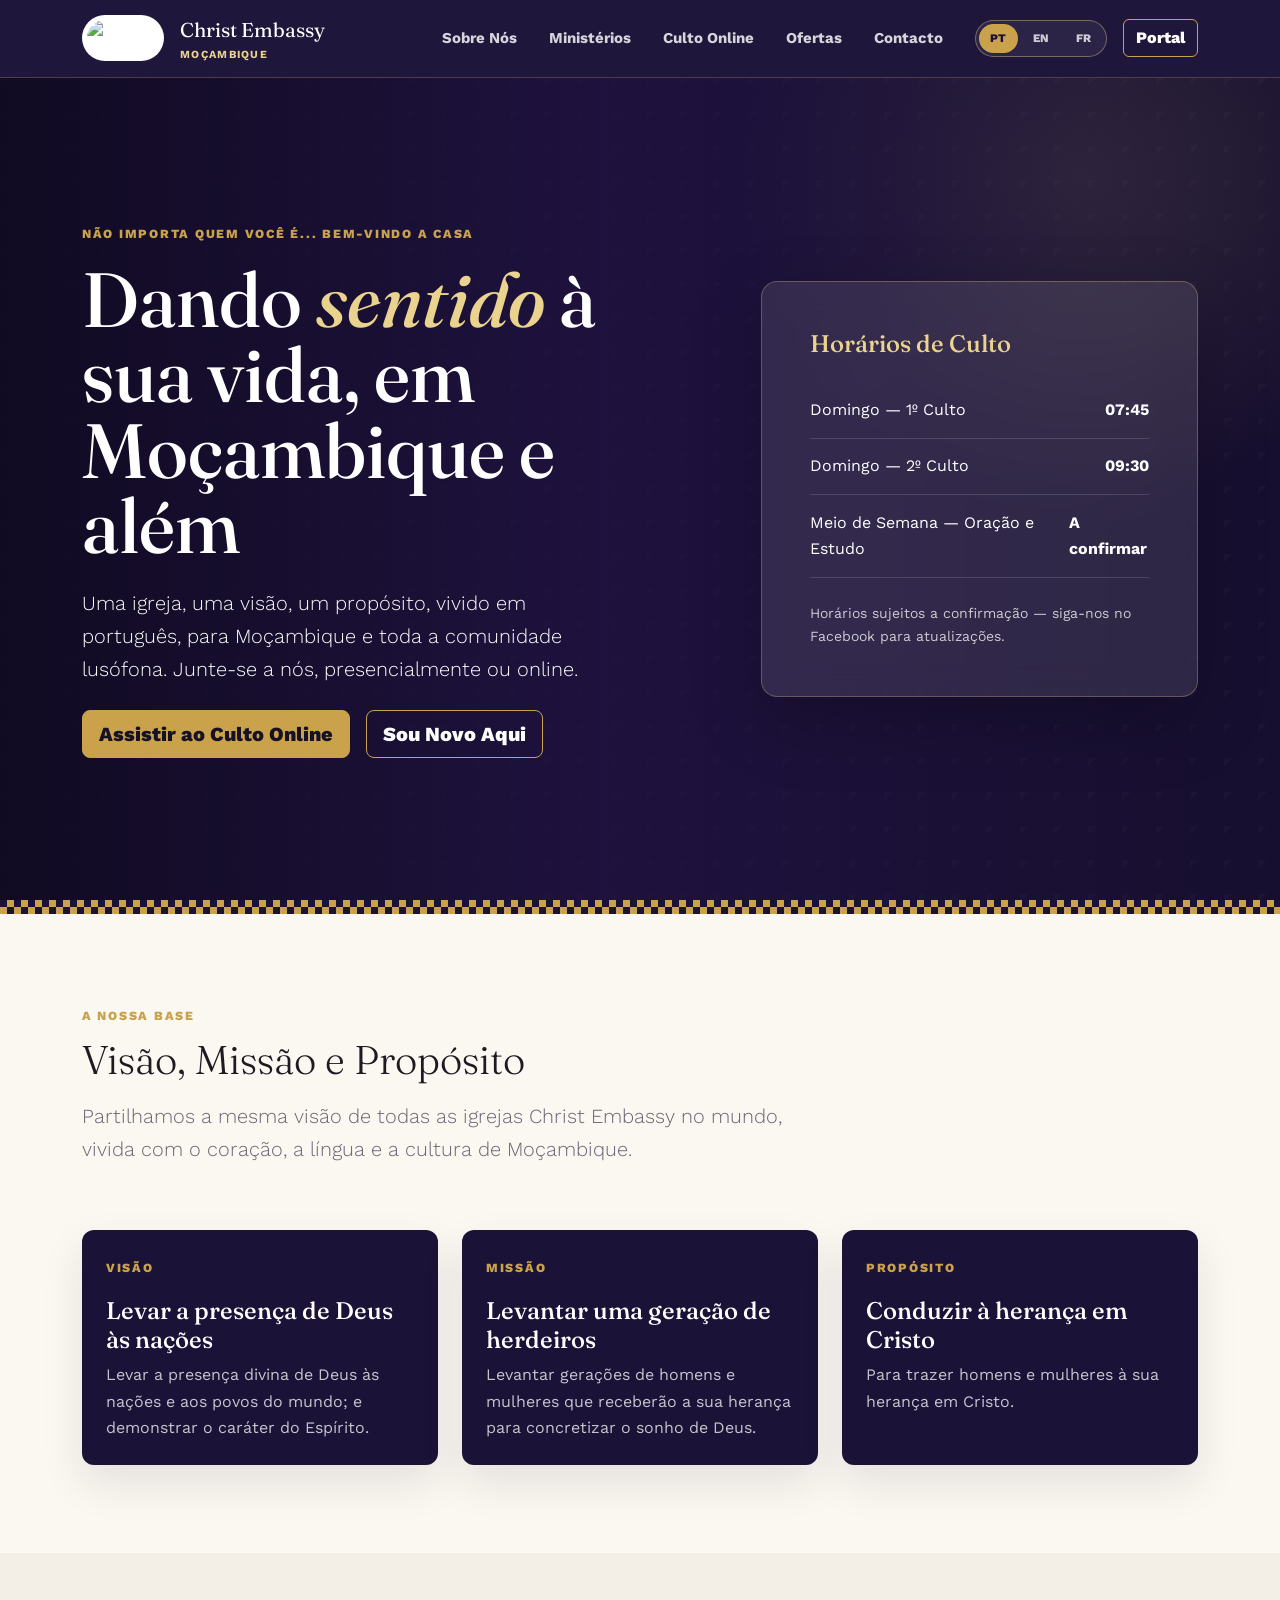
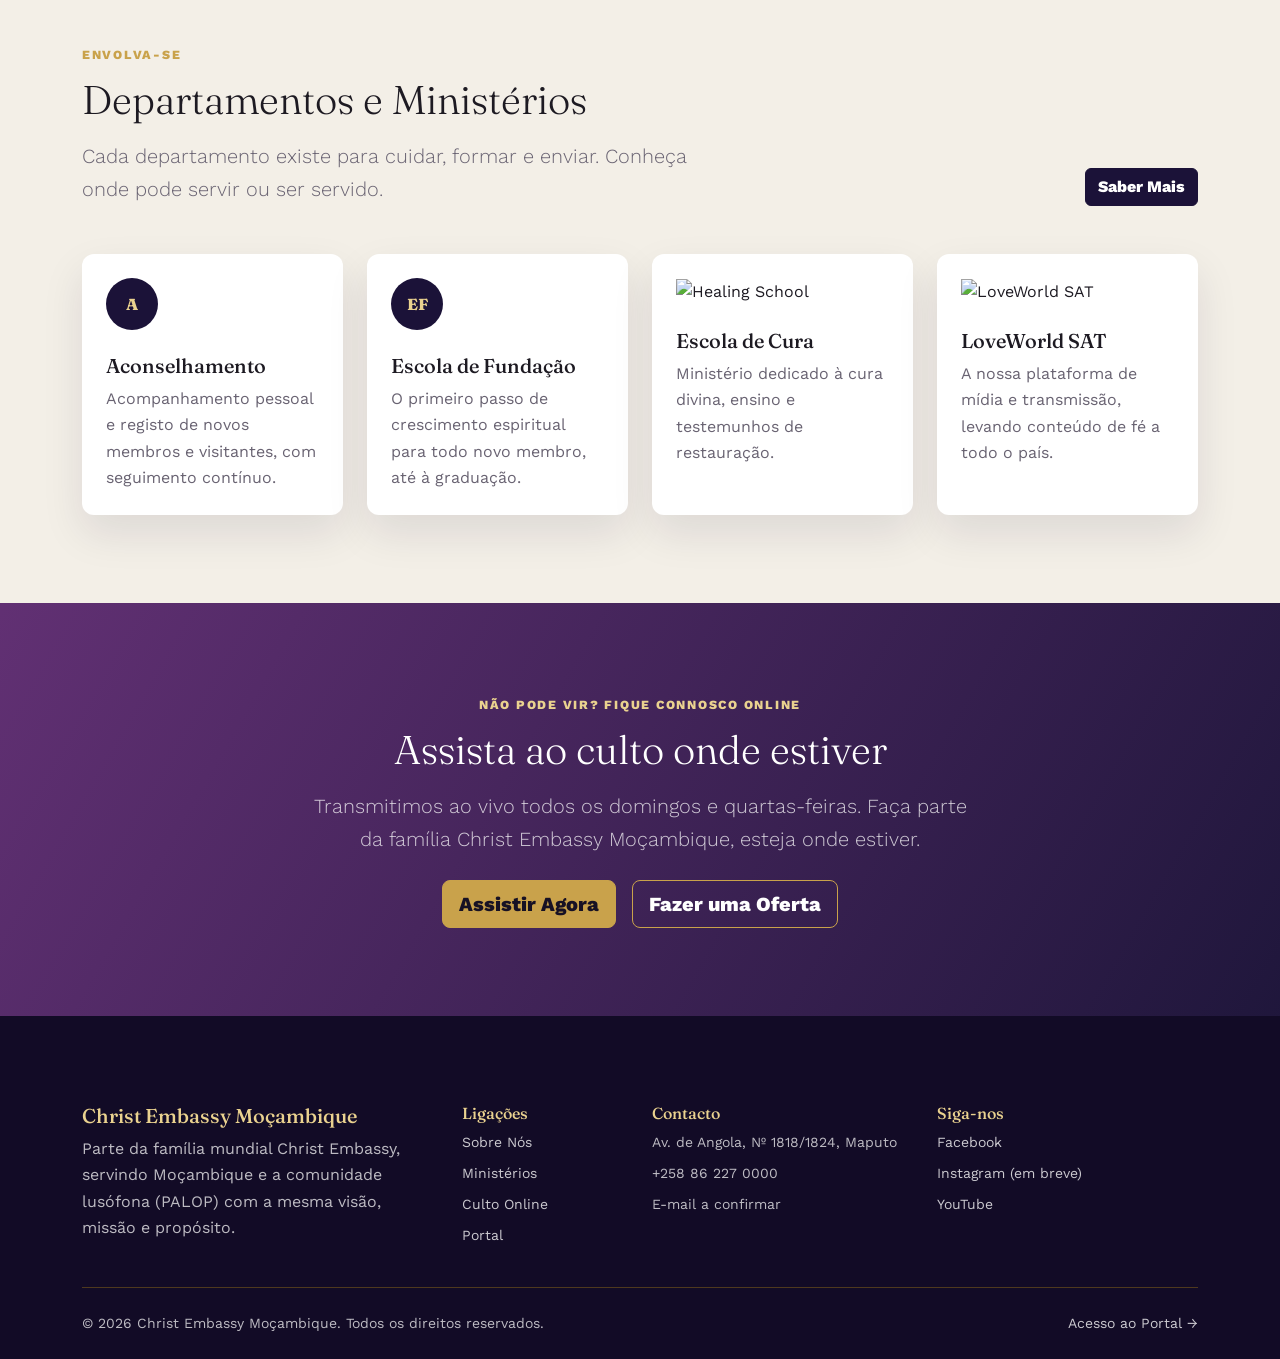
==== index.html @ aa9358ad "Add site favicon" ====
<!DOCTYPE html>
<html lang="pt">
<head>
  <meta charset="UTF-8">
  <meta name="viewport" content="width=device-width, initial-scale=1.0">
  <title>Christ Embassy Moçambique | Dando Sentido à Sua Vida</title>
  <meta name="description" content="Christ Embassy Moçambique, uma comunidade de fé para Moçambique e os países de língua portuguesa.">
  <link rel="preconnect" href="https://fonts.googleapis.com">
  <link href="https://fonts.googleapis.com/css2?family=Fraunces:ital,wght@0,500;0,600;0,700;1,500&family=Work+Sans:wght@400;500;600;700;800&display=swap" rel="stylesheet">
  <link href="https://cdn.jsdelivr.net/npm/bootstrap@5.3.8/dist/css/bootstrap.min.css" rel="stylesheet">
  <link rel="icon" type="image/png" href="assets/web/logo-ce.png">
  <link rel="stylesheet" href="css/styles.css">
</head>
<body>
  <header class="site-header sticky-top">
    <nav class="navbar navbar-expand-lg navbar-dark">
      <div class="container">
        <a class="navbar-brand d-flex align-items-center gap-3" href="index.html">
          <img class="brand-logo" src="assets/web/logo-ce.png" alt="Embaixada de Cristo Moçambique">
          <span>Christ Embassy<small class="brand-kicker" data-i18n="brand.tag">Moçambique</small></span>
        </a>
        <button class="navbar-toggler" type="button" data-bs-toggle="collapse" data-bs-target="#siteNav" aria-controls="siteNav" aria-expanded="false" aria-label="Abrir menu">
          <span class="navbar-toggler-icon"></span>
        </button>
        <div class="collapse navbar-collapse" id="siteNav">
          <ul class="navbar-nav ms-auto align-items-lg-center gap-lg-3">
            <li class="nav-item"><a class="nav-link" href="sobre.html" data-i18n="nav.about">Sobre Nós</a></li>
            <li class="nav-item"><a class="nav-link" href="ministerios.html" data-i18n="nav.ministries">Ministérios</a></li>
            <li class="nav-item"><a class="nav-link" href="culto.html" data-i18n="nav.online">Culto Online</a></li>
            <li class="nav-item"><a class="nav-link" href="ofertas.html" data-i18n="nav.give">Ofertas</a></li>
            <li class="nav-item"><a class="nav-link" href="contacto.html" data-i18n="nav.contact">Contacto</a></li>
            <li class="nav-item ms-lg-2 my-3 my-lg-0">
              <div class="lang-switch" role="group" aria-label="Idioma">
                <button data-lang="pt" class="active">PT</button>
                <button data-lang="en">EN</button>
                <button data-lang="fr">FR</button>
              </div>
            </li>
            <li class="nav-item"><a class="btn btn-ce-outline" href="portal.html" data-i18n="nav.portal">Portal</a></li>
          </ul>
        </div>
      </div>
    </nav>
  </header>

  <main>
    <section class="hero">
      <div class="hero-slides" aria-hidden="true">
        <img src="assets/web/hero-service.jpg" alt="">
        <img src="assets/web/community-worship.jpg" alt="">
        <img src="assets/web/welcome-team.jpg" alt="">
      </div>
      <div class="container py-5">
        <div class="row align-items-center g-5">
          <div class="col-lg-7">
            <span class="eyebrow" data-i18n="hero.eyebrow">Não importa quem você é... Bem-vindo a Casa</span>
            <h1 class="mt-3 mb-4" data-i18n="hero.title">Dando <em>sentido</em> à sua vida, em Moçambique e além</h1>
            <p class="lead mb-4 col-xl-10" data-i18n="hero.lead">Uma igreja, uma visão, um propósito, vivido em português, para Moçambique e toda a comunidade lusófona. Junte-se a nós, presencialmente ou online.</p>
            <div class="d-flex flex-column flex-sm-row gap-3">
              <a class="btn btn-ce-gold btn-lg" href="culto.html" data-i18n="hero.cta1">Assistir ao Culto Online</a>
              <a class="btn btn-ce-outline btn-lg" href="sobre.html" data-i18n="hero.cta2">Sou Novo Aqui</a>
            </div>
          </div>
          <div class="col-lg-5">
            <div class="hero-card rounded-4 p-4 p-md-5">
              <h2 class="h4 mb-4 text-ce-gold" data-i18n="hero.services">Horários de Culto</h2>
              <div class="service-row">
                <span data-i18n="hero.day1">Domingo — 1º Culto</span>
                <strong>07:45</strong>
              </div>
              <div class="service-row">
                <span data-i18n="hero.day2">Domingo — 2º Culto</span>
                <strong>09:30</strong>
              </div>
              <div class="service-row">
                <span data-i18n="hero.day3">Meio de Semana — Oração e Estudo</span>
                <strong data-i18n="hero.day3.time">A confirmar</strong>
              </div>
              <p class="small mb-0 mt-4 opacity-75" data-i18n="hero.times.note">Horários sujeitos a confirmação — siga-nos no Facebook para atualizações.</p>
            </div>
          </div>
        </div>
      </div>
    </section>

    <div class="capulana-divider"></div>

    <section class="section-padding">
      <div class="container">
        <div class="row mb-5">
          <div class="col-lg-8">
            <span class="eyebrow" data-i18n="vmp.eyebrow">A Nossa Base</span>
            <h2 class="display-6 mt-2 mb-3" data-i18n="vmp.title">Visão, Missão e Propósito</h2>
            <p class="lead text-ce-muted" data-i18n="vmp.lead">Partilhamos a mesma visão de todas as igrejas Christ Embassy no mundo, vivida com o coração, a língua e a cultura de Moçambique.</p>
          </div>
        </div>
        <div class="row g-4">
          <div class="col-md-4">
            <article class="card feature-card h-100 bg-ce-dark text-white">
              <div class="card-body p-4">
                <span class="eyebrow">Visão</span>
                <h3 class="h4 mt-3" data-i18n="vmp.v.title">Levar a presença de Deus às nações</h3>
                <p class="mb-0 opacity-75" data-i18n="vmp.v.text">Levar a presença divina de Deus às nações e aos povos do mundo; e demonstrar o caráter do Espírito.</p>
              </div>
            </article>
          </div>
          <div class="col-md-4">
            <article class="card feature-card h-100 bg-ce-dark text-white">
              <div class="card-body p-4">
                <span class="eyebrow">Missão</span>
                <h3 class="h4 mt-3" data-i18n="vmp.m.title">Levantar uma geração de herdeiros</h3>
                <p class="mb-0 opacity-75" data-i18n="vmp.m.text">Levantar gerações de homens e mulheres que receberão a sua herança para concretizar o sonho de Deus.</p>
              </div>
            </article>
          </div>
          <div class="col-md-4">
            <article class="card feature-card h-100 bg-ce-dark text-white">
              <div class="card-body p-4">
                <span class="eyebrow">Propósito</span>
                <h3 class="h4 mt-3" data-i18n="vmp.p.title">Conduzir à herança em Cristo</h3>
                <p class="mb-0 opacity-75" data-i18n="vmp.p.text">Para trazer homens e mulheres à sua herança em Cristo.</p>
              </div>
            </article>
          </div>
        </div>
      </div>
    </section>

    <section class="section-padding section-soft">
      <div class="container">
        <div class="row align-items-end mb-5 g-4">
          <div class="col-lg-7">
            <span class="eyebrow" data-i18n="min.eyebrow">Envolva-se</span>
            <h2 class="display-6 mt-2 mb-3" data-i18n="min.title">Departamentos e Ministérios</h2>
            <p class="lead text-ce-muted mb-0" data-i18n="min.lead">Cada departamento existe para cuidar, formar e enviar. Conheça onde pode servir ou ser servido.</p>
          </div>
          <div class="col-lg-5 text-lg-end">
            <a class="btn btn-ce-dark" href="ministerios.html" data-i18n="min.cta">Saber Mais</a>
          </div>
        </div>
        <div class="row g-4">
          <div class="col-md-6 col-xl-3">
            <article class="card feature-card h-100"><div class="card-body p-4"><span class="icon-mark">A</span><h3 class="h5 mt-4" data-i18n="min.c1.title">Aconselhamento</h3><p class="text-ce-muted mb-0" data-i18n="min.c1.text">Acompanhamento pessoal e registo de novos membros e visitantes, com seguimento contínuo.</p></div></article>
          </div>
          <div class="col-md-6 col-xl-3">
            <article class="card feature-card h-100"><div class="card-body p-4"><span class="icon-mark">EF</span><h3 class="h5 mt-4" data-i18n="min.c2.title">Escola de Fundação</h3><p class="text-ce-muted mb-0" data-i18n="min.c2.text">O primeiro passo de crescimento espiritual para todo novo membro, até à graduação.</p></div></article>
          </div>
          <div class="col-md-6 col-xl-3">
            <article class="card feature-card h-100"><div class="card-body p-4"><img class="ministry-logo" src="assets/web/HS-LOGO-150x150.png" alt="Healing School"><h3 class="h5 mt-4" data-i18n="min.c3.title">Escola de Cura</h3><p class="text-ce-muted mb-0" data-i18n="min.c3.text">Ministério dedicado à cura divina, ensino e testemunhos de restauração.</p></div></article>
          </div>
          <div class="col-md-6 col-xl-3">
            <article class="card feature-card h-100"><div class="card-body p-4"><img class="ministry-logo" src="assets/web/LWSAT-LGO-150x150.png" alt="LoveWorld SAT"><h3 class="h5 mt-4" data-i18n="min.c5.title">LoveWorld SAT</h3><p class="text-ce-muted mb-0" data-i18n="min.c5.text">A nossa plataforma de mídia e transmissão, levando conteúdo de fé a todo o país.</p></div></article>
          </div>
        </div>
      </div>
    </section>

    <section class="cta-band section-padding text-center">
      <div class="container">
        <span class="eyebrow text-ce-gold" data-i18n="cta.eyebrow">Não pode vir? Fique connosco online</span>
        <h2 class="display-6 mt-2 mb-3" data-i18n="cta.title">Assista ao culto onde estiver</h2>
        <p class="lead mx-auto mb-4 opacity-75" style="max-width: 680px;" data-i18n="cta.text">Transmitimos ao vivo todos os domingos e quartas-feiras. Faça parte da família Christ Embassy Moçambique, esteja onde estiver.</p>
        <div class="d-flex flex-column flex-sm-row justify-content-center gap-3">
          <a class="btn btn-ce-gold btn-lg" href="culto.html" data-i18n="cta.watch">Assistir Agora</a>
          <a class="btn btn-ce-outline btn-lg" href="ofertas.html" data-i18n="cta.give">Fazer uma Oferta</a>
        </div>
      </div>
    </section>
  </main>

  <footer class="site-footer section-padding pb-4">
    <div class="container">
      <div class="row g-4 pb-4">
        <div class="col-lg-4"><h2 class="h5" data-i18n="foot.about">Christ Embassy Moçambique</h2><p class="mb-0" data-i18n="foot.aboutText">Parte da família mundial Christ Embassy, servindo Moçambique e a comunidade lusófona (PALOP) com a mesma visão, missão e propósito.</p></div>
        <div class="col-6 col-lg-2"><h3 class="h6" data-i18n="foot.links">Ligações</h3><ul class="list-unstyled small d-grid gap-2"><li><a href="sobre.html" data-i18n="nav.about">Sobre Nós</a></li><li><a href="ministerios.html" data-i18n="nav.ministries">Ministérios</a></li><li><a href="culto.html" data-i18n="nav.online">Culto Online</a></li><li><a href="portal.html" data-i18n="nav.portal">Portal</a></li></ul></div>
        <div class="col-6 col-lg-3"><h3 class="h6" data-i18n="foot.contact">Contacto</h3><ul class="list-unstyled small d-grid gap-2"><li data-i18n="foot.addr">Av. de Angola, Nº 1818/1824, Maputo</li><li>+258 86 227 0000</li><li data-i18n="foot.email.note">E-mail a confirmar</li></ul></div>
        <div class="col-lg-3"><h3 class="h6" data-i18n="foot.follow">Siga-nos</h3><ul class="list-unstyled small d-grid gap-2"><li><a href="https://www.facebook.com/christembassymozambique" target="_blank" rel="noopener">Facebook</a></li><li><a href="#" data-i18n="foot.ig">Instagram (em breve)</a></li><li><a href="#" data-i18n="foot.yt">YouTube</a></li></ul></div>
      </div>
      <div class="border-top border-warning border-opacity-25 pt-4 d-flex flex-column flex-md-row justify-content-between gap-2 small">
        <span>&copy; 2026 Christ Embassy Moçambique. <span data-i18n="foot.rights">Todos os direitos reservados.</span></span>
        <a href="portal.html" data-i18n="nav.portal2">Acesso ao Portal →</a>
      </div>
    </div>
  </footer>

  <script src="https://cdn.jsdelivr.net/npm/bootstrap@5.3.8/dist/js/bootstrap.bundle.min.js"></script>
  <script src="js/i18n.js"></script>
</body>
</html>
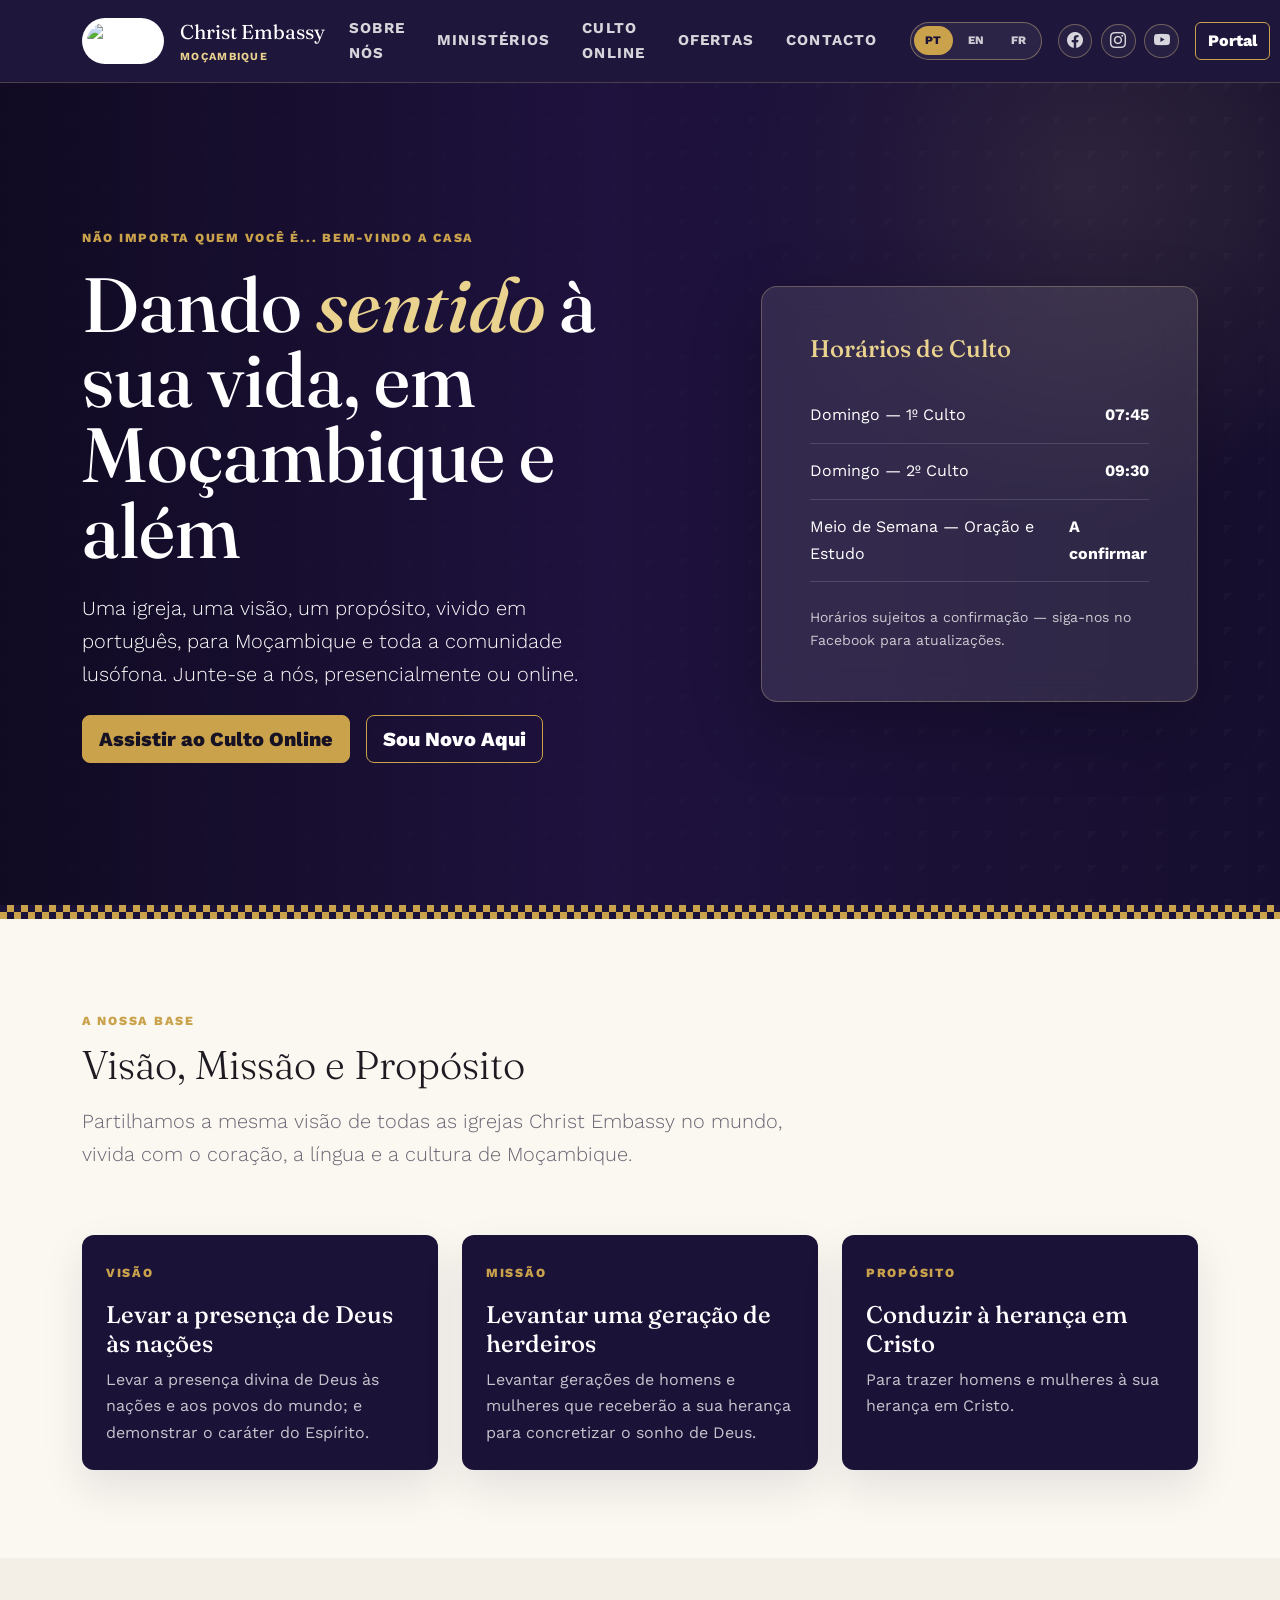
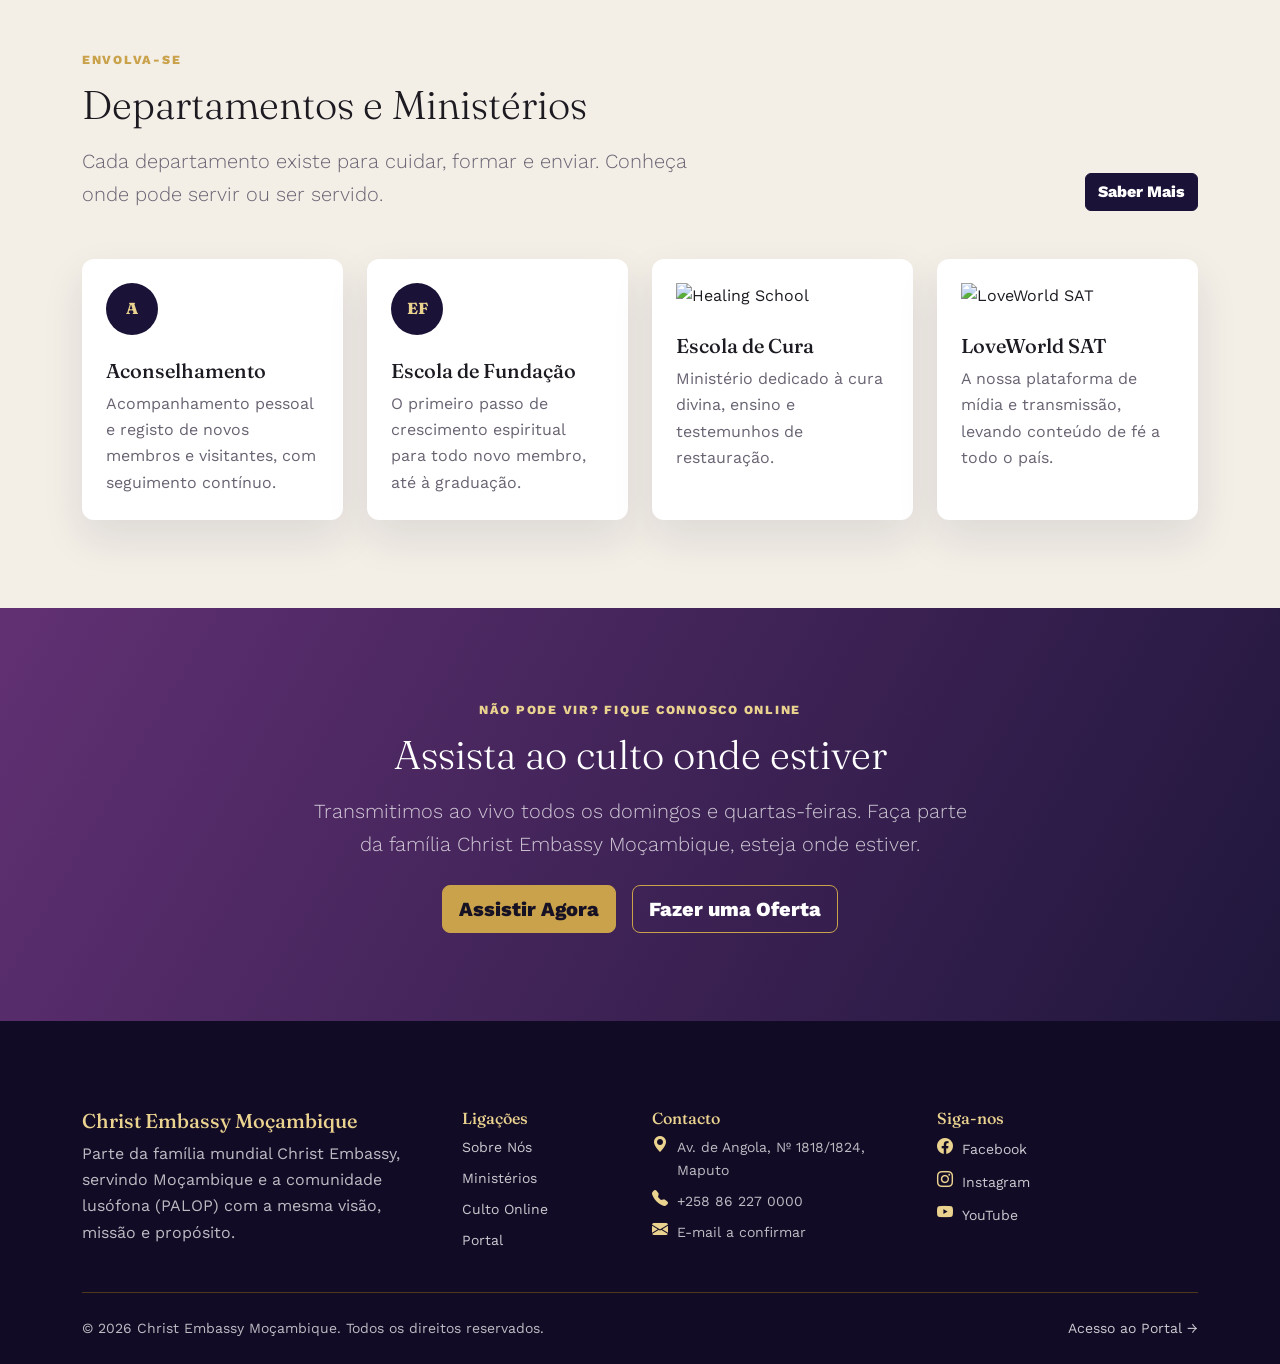
==== commit f9072850: "Update social media links" ====
--- a/index.html
+++ b/index.html
@@ -1,4 +1,4 @@
-<!DOCTYPE html>
+﻿<!DOCTYPE html>
 <html lang="pt">
 <head>
   <meta charset="UTF-8">
@@ -8,6 +8,7 @@
   <link rel="preconnect" href="https://fonts.googleapis.com">
   <link href="https://fonts.googleapis.com/css2?family=Fraunces:ital,wght@0,500;0,600;0,700;1,500&family=Work+Sans:wght@400;500;600;700;800&display=swap" rel="stylesheet">
   <link href="https://cdn.jsdelivr.net/npm/bootstrap@5.3.8/dist/css/bootstrap.min.css" rel="stylesheet">
+  <link rel="stylesheet" href="https://cdn.jsdelivr.net/npm/bootstrap-icons@1.11.3/font/bootstrap-icons.min.css">
   <link rel="icon" type="image/png" href="assets/web/logo-ce.png">
   <link rel="stylesheet" href="css/styles.css">
 </head>
@@ -36,7 +37,7 @@
                 <button data-lang="fr">FR</button>
               </div>
             </li>
-            <li class="nav-item"><a class="btn btn-ce-outline" href="portal.html" data-i18n="nav.portal">Portal</a></li>
+            <li class="nav-item"><div class="social-links social-links-header" aria-label="Redes sociais"><a href="https://www.facebook.com/christembassymozambique" target="_blank" rel="noopener" aria-label="Facebook"><i class="bi bi-facebook"></i></a><a href="https://www.instagram.com/embaixada_de_cristo_mocambique/" target="_blank" rel="noopener" aria-label="Instagram"><i class="bi bi-instagram"></i></a><a href="https://www.youtube.com/@embaixadadecristomocambiqu6895" target="_blank" rel="noopener" aria-label="YouTube"><i class="bi bi-youtube"></i></a></div></li><li class="nav-item"><a class="btn btn-ce-outline" href="https://app.embaixada-de-cristo.obiuba.com/" data-i18n="nav.portal">Portal</a></li>
           </ul>
         </div>
       </div>
@@ -172,13 +173,13 @@
     <div class="container">
       <div class="row g-4 pb-4">
         <div class="col-lg-4"><h2 class="h5" data-i18n="foot.about">Christ Embassy Moçambique</h2><p class="mb-0" data-i18n="foot.aboutText">Parte da família mundial Christ Embassy, servindo Moçambique e a comunidade lusófona (PALOP) com a mesma visão, missão e propósito.</p></div>
-        <div class="col-6 col-lg-2"><h3 class="h6" data-i18n="foot.links">Ligações</h3><ul class="list-unstyled small d-grid gap-2"><li><a href="sobre.html" data-i18n="nav.about">Sobre Nós</a></li><li><a href="ministerios.html" data-i18n="nav.ministries">Ministérios</a></li><li><a href="culto.html" data-i18n="nav.online">Culto Online</a></li><li><a href="portal.html" data-i18n="nav.portal">Portal</a></li></ul></div>
-        <div class="col-6 col-lg-3"><h3 class="h6" data-i18n="foot.contact">Contacto</h3><ul class="list-unstyled small d-grid gap-2"><li data-i18n="foot.addr">Av. de Angola, Nº 1818/1824, Maputo</li><li>+258 86 227 0000</li><li data-i18n="foot.email.note">E-mail a confirmar</li></ul></div>
-        <div class="col-lg-3"><h3 class="h6" data-i18n="foot.follow">Siga-nos</h3><ul class="list-unstyled small d-grid gap-2"><li><a href="https://www.facebook.com/christembassymozambique" target="_blank" rel="noopener">Facebook</a></li><li><a href="#" data-i18n="foot.ig">Instagram (em breve)</a></li><li><a href="#" data-i18n="foot.yt">YouTube</a></li></ul></div>
+        <div class="col-6 col-lg-2"><h3 class="h6" data-i18n="foot.links">Ligações</h3><ul class="list-unstyled small d-grid gap-2"><li><a href="sobre.html" data-i18n="nav.about">Sobre Nós</a></li><li><a href="ministerios.html" data-i18n="nav.ministries">Ministérios</a></li><li><a href="culto.html" data-i18n="nav.online">Culto Online</a></li><li><a href="https://app.embaixada-de-cristo.obiuba.com/" data-i18n="nav.portal">Portal</a></li></ul></div>
+        <div class="col-6 col-lg-3"><h3 class="h6" data-i18n="foot.contact">Contacto</h3><ul class="list-unstyled small d-grid gap-2"><li class="icon-line"><i class="bi bi-geo-alt-fill"></i><span data-i18n="foot.addr">Av. de Angola, Nº 1818/1824, Maputo</span></li><li class="icon-line"><i class="bi bi-telephone-fill"></i><span>+258 86 227 0000</span></li><li class="icon-line"><i class="bi bi-envelope-fill"></i><span data-i18n="foot.email.note">E-mail a confirmar</span></li></ul></div>
+        <div class="col-lg-3"><h3 class="h6" data-i18n="foot.follow">Siga-nos</h3><ul class="list-unstyled small d-grid gap-2"><li><a class="icon-line" href="https://www.facebook.com/christembassymozambique" target="_blank" rel="noopener"><i class="bi bi-facebook"></i><span>Facebook</span></a></li><li><a class="icon-line" href="https://www.instagram.com/embaixada_de_cristo_mocambique/" target="_blank" rel="noopener"><i class="bi bi-instagram"></i><span data-i18n="foot.ig">Instagram</span></a></li><li><a class="icon-line" href="https://www.youtube.com/@embaixadadecristomocambiqu6895" target="_blank" rel="noopener"><i class="bi bi-youtube"></i><span data-i18n="foot.yt">YouTube</span></a></li></ul></div>
       </div>
       <div class="border-top border-warning border-opacity-25 pt-4 d-flex flex-column flex-md-row justify-content-between gap-2 small">
         <span>&copy; 2026 Christ Embassy Moçambique. <span data-i18n="foot.rights">Todos os direitos reservados.</span></span>
-        <a href="portal.html" data-i18n="nav.portal2">Acesso ao Portal →</a>
+        <a href="https://app.embaixada-de-cristo.obiuba.com/" data-i18n="nav.portal2">Acesso ao Portal →</a>
       </div>
     </div>
   </footer>
@@ -187,3 +188,7 @@
   <script src="js/i18n.js"></script>
 </body>
 </html>
+
+
+
+
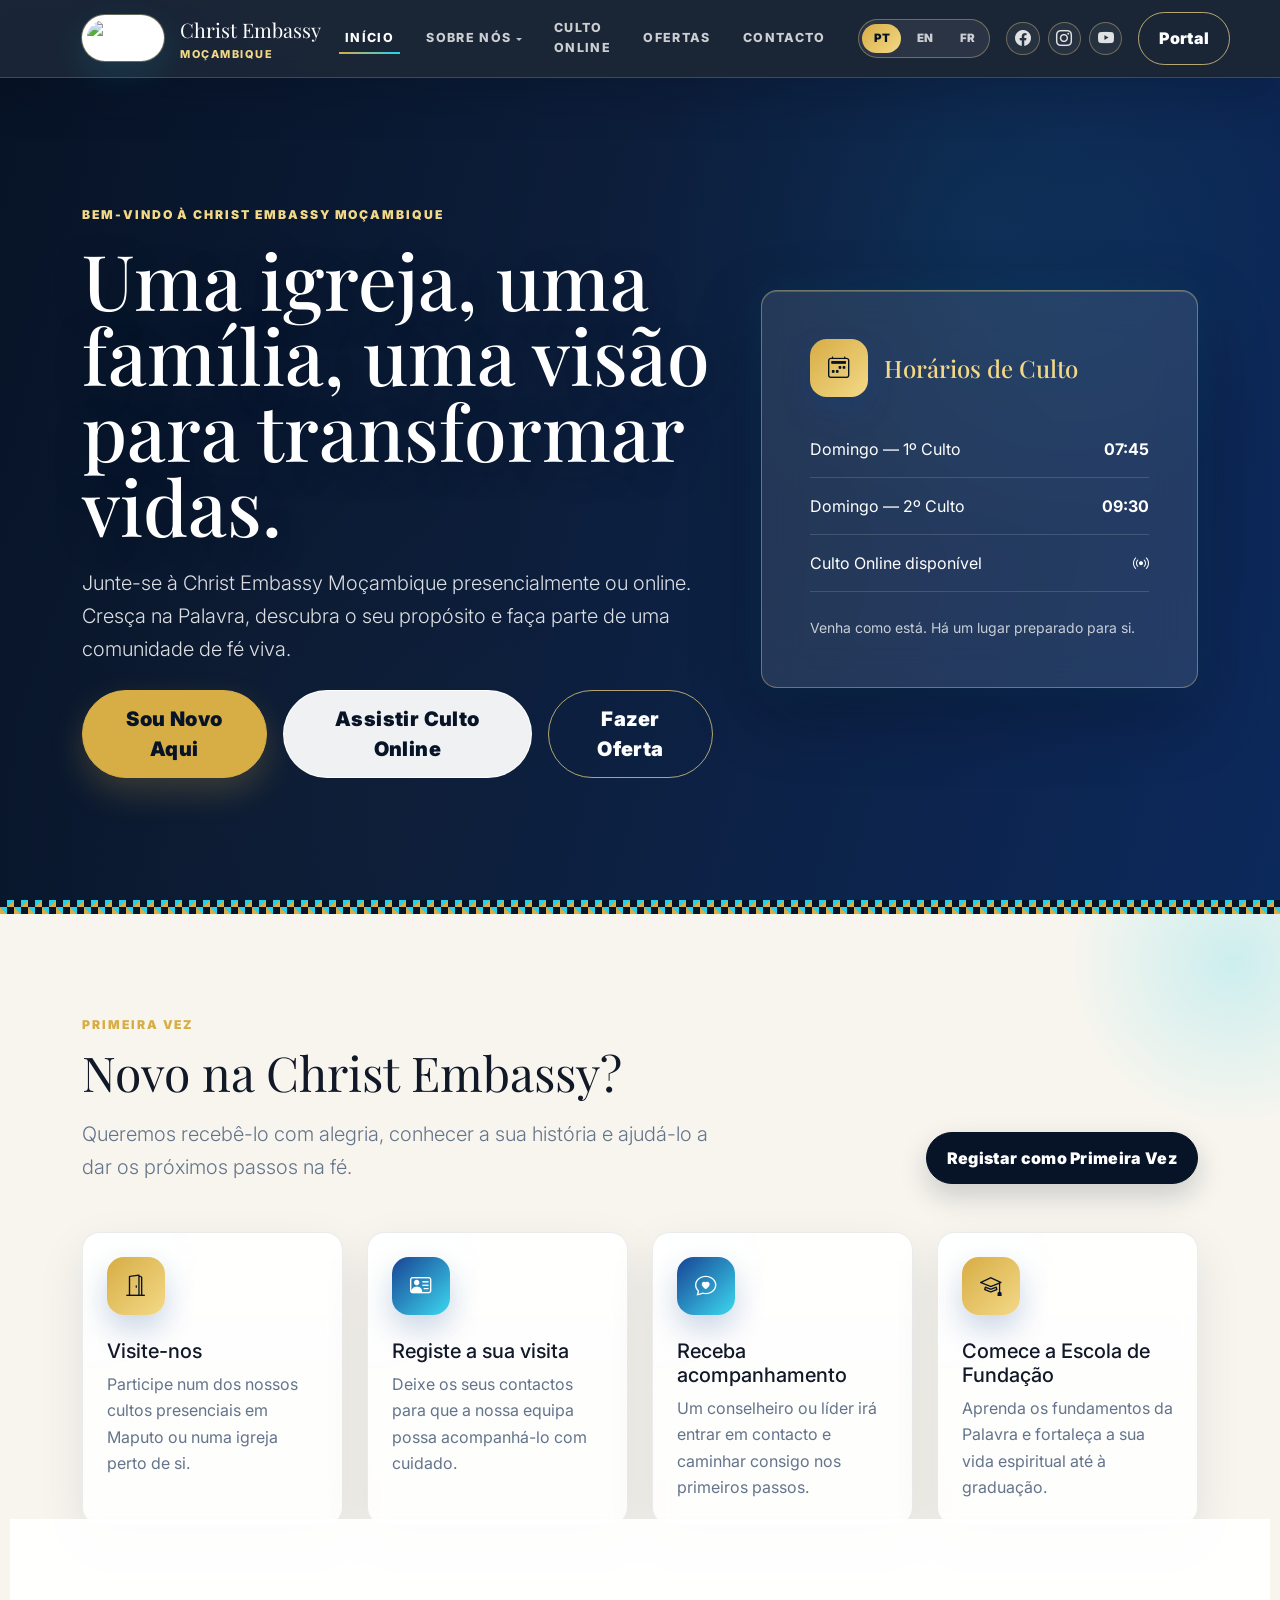
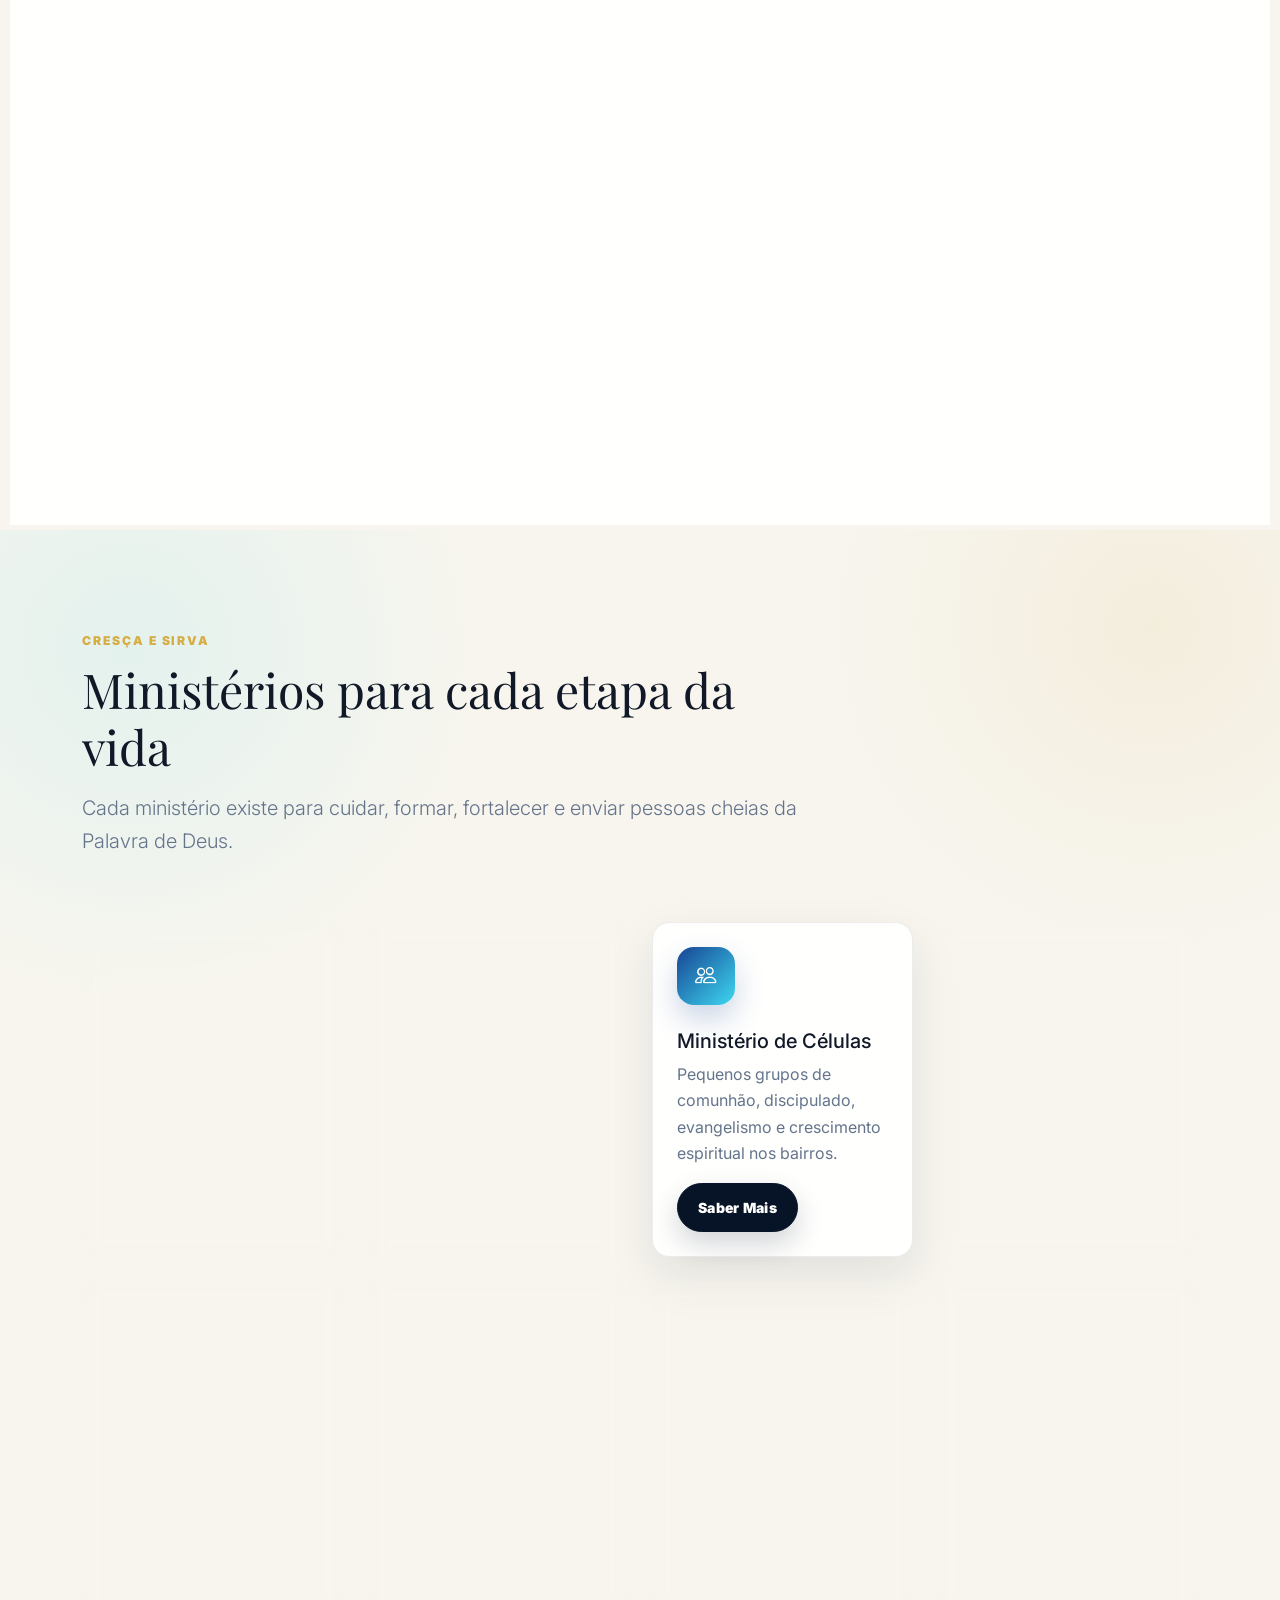
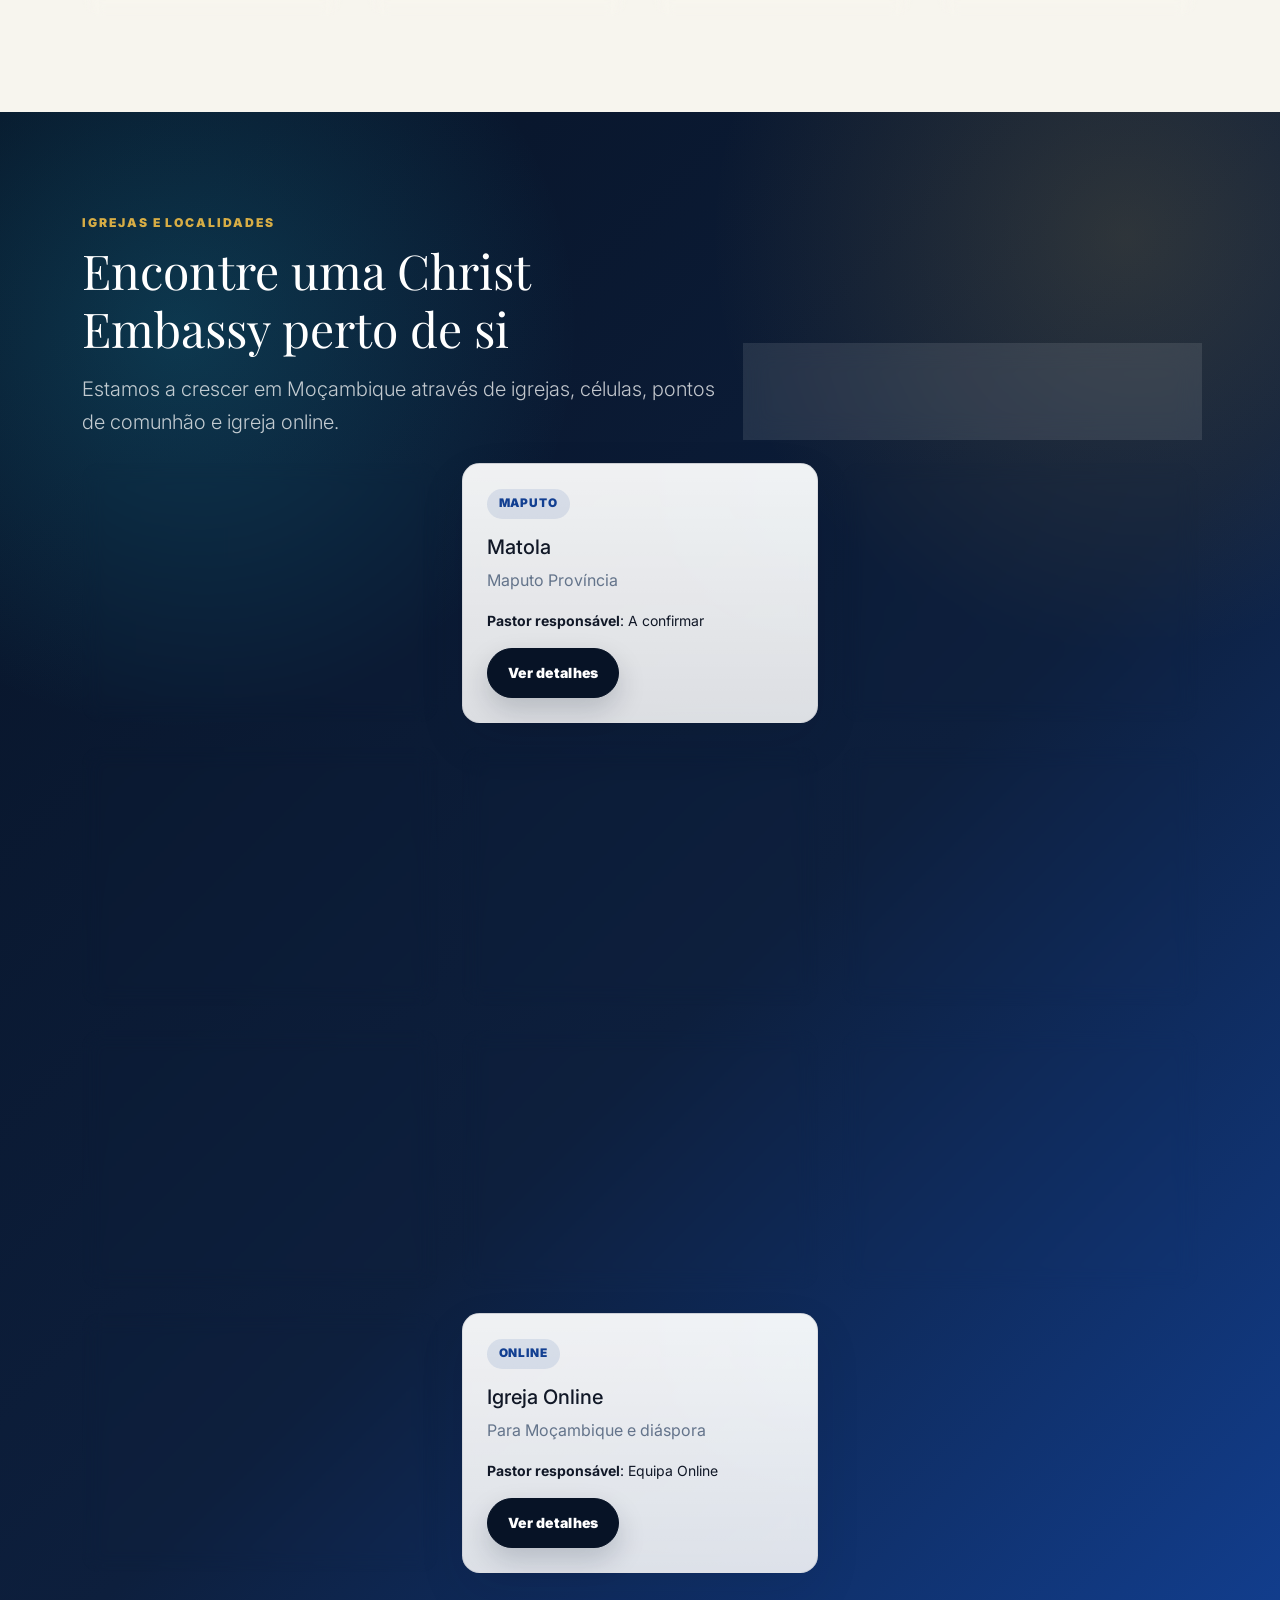
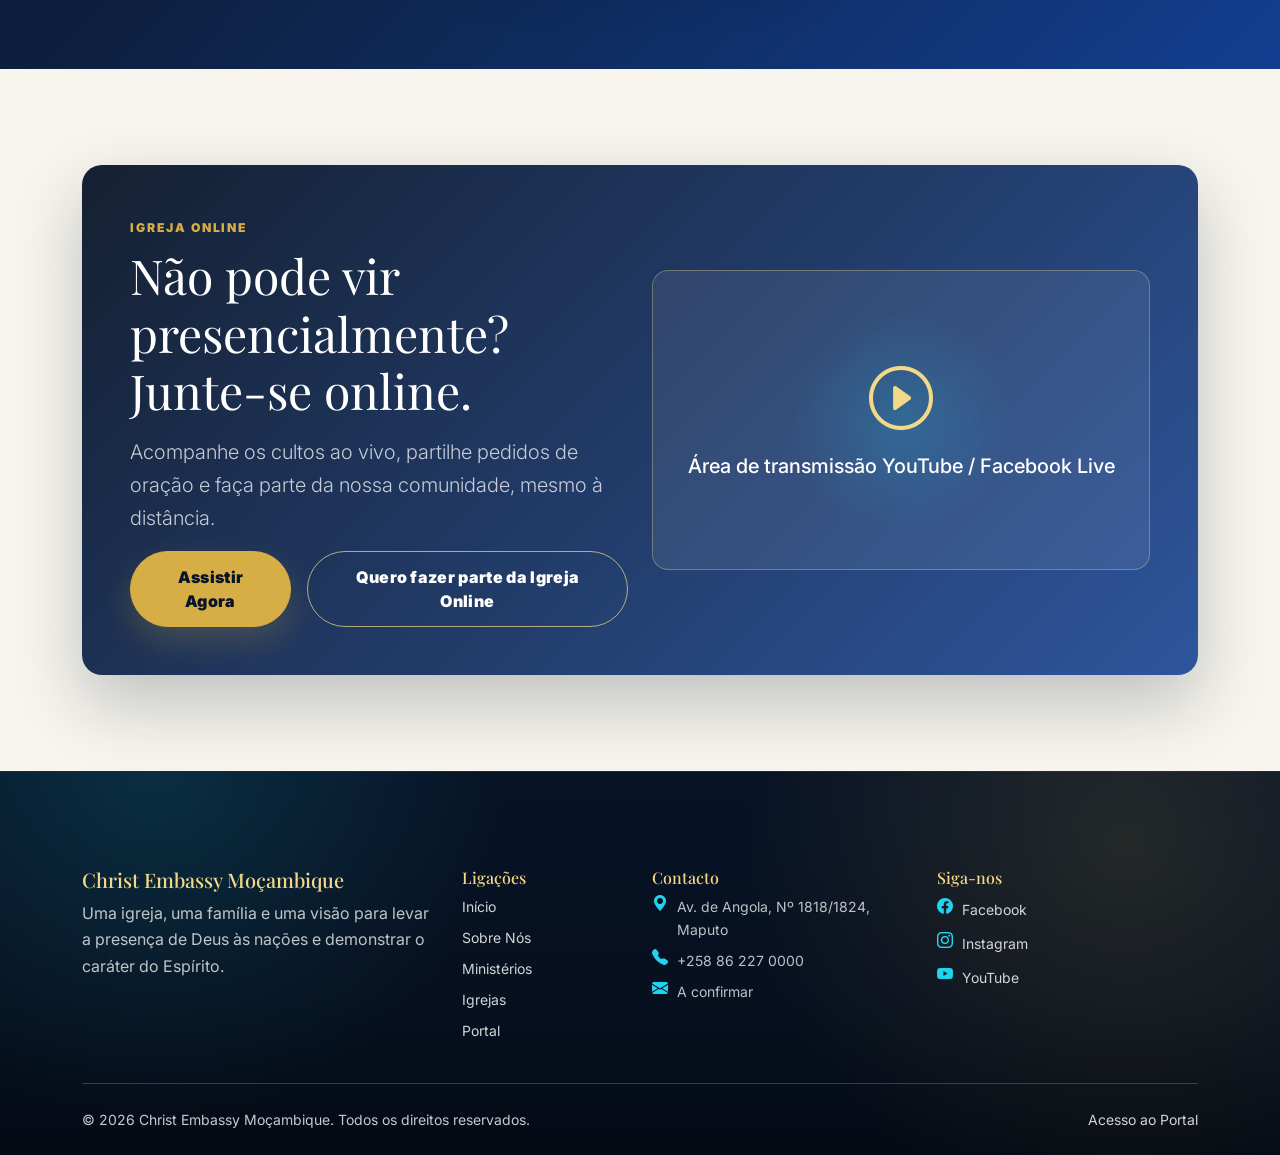
==== commit 70c51d8a: "Replace hero fade with sharp capulana divider across all pages Remove cream fade overlays from hero " ====
--- a/index.html
+++ b/index.html
@@ -3,18 +3,18 @@
 <head>
   <meta charset="UTF-8">
   <meta name="viewport" content="width=device-width, initial-scale=1.0">
-  <title>Christ Embassy Moçambique | Dando Sentido à Sua Vida</title>
-  <meta name="description" content="Christ Embassy Moçambique, uma comunidade de fé para Moçambique e os países de língua portuguesa.">
+  <title>Christ Embassy Moçambique | Uma igreja, uma família</title>
+  <meta name="description" content="Christ Embassy Moçambique, uma comunidade de fé viva para Moçambique e para a comunidade lusófona.">
   <link rel="preconnect" href="https://fonts.googleapis.com">
-  <link href="https://fonts.googleapis.com/css2?family=Fraunces:ital,wght@0,500;0,600;0,700;1,500&family=Work+Sans:wght@400;500;600;700;800&display=swap" rel="stylesheet">
+  <link href="https://fonts.googleapis.com/css2?family=Inter:wght@400;500;600;700;800;900&family=Playfair+Display:wght@600;700;800&display=swap" rel="stylesheet">
   <link href="https://cdn.jsdelivr.net/npm/bootstrap@5.3.8/dist/css/bootstrap.min.css" rel="stylesheet">
   <link rel="stylesheet" href="https://cdn.jsdelivr.net/npm/bootstrap-icons@1.11.3/font/bootstrap-icons.min.css">
   <link rel="icon" type="image/png" href="assets/web/logo-ce.png">
-  <link rel="stylesheet" href="css/styles.css">
+  <link rel="stylesheet" href="css/styles.css?v=20260709-capulana-edge">
 </head>
 <body>
   <header class="site-header sticky-top">
-    <nav class="navbar navbar-expand-lg navbar-dark">
+    <nav class="navbar navbar-expand-xl navbar-dark">
       <div class="container">
         <a class="navbar-brand d-flex align-items-center gap-3" href="index.html">
           <img class="brand-logo" src="assets/web/logo-ce.png" alt="Embaixada de Cristo Moçambique">
@@ -24,20 +24,22 @@
           <span class="navbar-toggler-icon"></span>
         </button>
         <div class="collapse navbar-collapse" id="siteNav">
-          <ul class="navbar-nav ms-auto align-items-lg-center gap-lg-3">
-            <li class="nav-item"><a class="nav-link" href="sobre.html" data-i18n="nav.about">Sobre Nós</a></li>
-            <li class="nav-item"><a class="nav-link" href="ministerios.html" data-i18n="nav.ministries">Ministérios</a></li>
+          <ul class="navbar-nav ms-auto align-items-xl-center gap-xl-3">
+            <li class="nav-item"><a class="nav-link" href="index.html" data-i18n="nav.home">Início</a></li>
+            <li class="nav-item dropdown">
+              <a class="nav-link dropdown-toggle" href="#" id="aboutMenu" role="button" data-bs-toggle="dropdown" aria-expanded="false" data-i18n="nav.about">Sobre Nós</a>
+              <ul class="dropdown-menu" aria-labelledby="aboutMenu">
+                <li><a class="dropdown-item" href="sobre.html" data-i18n="nav.about">Sobre Nós</a></li>
+                <li><a class="dropdown-item" href="ministerios.html" data-i18n="nav.ministries">Ministérios</a></li>
+                <li><a class="dropdown-item" href="igrejas.html" data-i18n="nav.churches">Igrejas</a></li>
+              </ul>
+            </li>
             <li class="nav-item"><a class="nav-link" href="culto.html" data-i18n="nav.online">Culto Online</a></li>
             <li class="nav-item"><a class="nav-link" href="ofertas.html" data-i18n="nav.give">Ofertas</a></li>
             <li class="nav-item"><a class="nav-link" href="contacto.html" data-i18n="nav.contact">Contacto</a></li>
-            <li class="nav-item ms-lg-2 my-3 my-lg-0">
-              <div class="lang-switch" role="group" aria-label="Idioma">
-                <button data-lang="pt" class="active">PT</button>
-                <button data-lang="en">EN</button>
-                <button data-lang="fr">FR</button>
-              </div>
-            </li>
-            <li class="nav-item"><div class="social-links social-links-header" aria-label="Redes sociais"><a href="https://www.facebook.com/christembassymozambique" target="_blank" rel="noopener" aria-label="Facebook"><i class="bi bi-facebook"></i></a><a href="https://www.instagram.com/embaixada_de_cristo_mocambique/" target="_blank" rel="noopener" aria-label="Instagram"><i class="bi bi-instagram"></i></a><a href="https://www.youtube.com/@embaixadadecristomocambiqu6895" target="_blank" rel="noopener" aria-label="YouTube"><i class="bi bi-youtube"></i></a></div></li><li class="nav-item"><a class="btn btn-ce-outline" href="https://app.embaixada-de-cristo.obiuba.com/" data-i18n="nav.portal">Portal</a></li>
+            <li class="nav-item ms-xl-2 my-3 my-xl-0"><div class="lang-switch" role="group" data-i18n-aria-label="lang.label" aria-label="Idioma"><button data-lang="pt" class="active">PT</button><button data-lang="en">EN</button><button data-lang="fr">FR</button></div></li>
+            <li class="nav-item"><div class="social-links social-links-header" aria-label="Redes sociais"><a href="https://www.facebook.com/christembassymozambique" target="_blank" rel="noopener" aria-label="Facebook"><i class="bi bi-facebook"></i></a><a href="https://www.instagram.com/embaixada_de_cristo_mocambique/" target="_blank" rel="noopener" aria-label="Instagram"><i class="bi bi-instagram"></i></a><a href="https://www.youtube.com/@embaixadadecristomocambiqu6895" target="_blank" rel="noopener" aria-label="YouTube"><i class="bi bi-youtube"></i></a></div></li>
+            <li class="nav-item"><a class="btn btn-ce-outline" href="https://app.embaixada-de-cristo.obiuba.com/" target="_blank" rel="noopener" data-i18n="nav.portal">Portal</a></li>
           </ul>
         </div>
       </div>
@@ -53,117 +55,146 @@
       </div>
       <div class="container py-5">
         <div class="row align-items-center g-5">
+          <div class="col-xl-7">
+            <span class="eyebrow" data-i18n="hero.eyebrow">Bem-vindo à Christ Embassy Moçambique</span>
+            <h1 class="hero-title mt-3 mb-4" data-i18n="hero.title">Uma igreja, uma família, uma visão para transformar vidas.</h1>
+            <p class="lead mb-4" data-i18n="hero.lead">Junte-se à Christ Embassy Moçambique presencialmente ou online. Cresça na Palavra, descubra o seu propósito e faça parte de uma comunidade de fé viva.</p>
+            <div class="d-flex flex-column flex-sm-row gap-3">
+              <a class="btn btn-ce-gold btn-lg" href="#novo" data-i18n="hero.cta.new">Sou Novo Aqui</a>
+              <a class="btn btn-ce-light btn-lg" href="culto.html" data-i18n="hero.cta.watch">Assistir Culto Online</a>
+              <a class="btn btn-ce-outline btn-lg" href="ofertas.html" data-i18n="hero.cta.give">Fazer Oferta</a>
+            </div>
+          </div>
+          <div class="col-xl-5">
+            <aside class="hero-card rounded-4 p-4 p-md-5">
+              <div class="d-flex align-items-center gap-3 mb-4">
+                <span class="icon-mark gold-icon"><i class="bi bi-calendar2-week"></i></span>
+                <h2 class="h4 mb-0 text-ce-gold" data-i18n="hero.services">Horários de Culto</h2>
+              </div>
+              <div class="service-row"><span data-i18n="hero.day1">Domingo — 1º Culto</span><strong>07:45</strong></div>
+              <div class="service-row"><span data-i18n="hero.day2">Domingo — 2º Culto</span><strong>09:30</strong></div>
+              <div class="service-row"><span data-i18n="hero.online">Culto Online disponível</span><strong><i class="bi bi-broadcast"></i></strong></div>
+              <p class="small mb-0 mt-4 opacity-75" data-i18n="hero.note">Venha como está. Há um lugar preparado para si.</p>
+            </aside>
+          </div>
+        </div>
+      </div>
+    </section>
+
+    <div class="capulana-divider"></div>
+
+    <section id="novo" class="section-padding visitor-section">
+      <div class="container position-relative">
+        <div class="row align-items-end mb-5 g-4">
           <div class="col-lg-7">
-            <span class="eyebrow" data-i18n="hero.eyebrow">Não importa quem você é... Bem-vindo a Casa</span>
-            <h1 class="mt-3 mb-4" data-i18n="hero.title">Dando <em>sentido</em> à sua vida, em Moçambique e além</h1>
-            <p class="lead mb-4 col-xl-10" data-i18n="hero.lead">Uma igreja, uma visão, um propósito, vivido em português, para Moçambique e toda a comunidade lusófona. Junte-se a nós, presencialmente ou online.</p>
-            <div class="d-flex flex-column flex-sm-row gap-3">
-              <a class="btn btn-ce-gold btn-lg" href="culto.html" data-i18n="hero.cta1">Assistir ao Culto Online</a>
-              <a class="btn btn-ce-outline btn-lg" href="sobre.html" data-i18n="hero.cta2">Sou Novo Aqui</a>
-            </div>
-          </div>
-          <div class="col-lg-5">
-            <div class="hero-card rounded-4 p-4 p-md-5">
-              <h2 class="h4 mb-4 text-ce-gold" data-i18n="hero.services">Horários de Culto</h2>
-              <div class="service-row">
-                <span data-i18n="hero.day1">Domingo — 1º Culto</span>
-                <strong>07:45</strong>
-              </div>
-              <div class="service-row">
-                <span data-i18n="hero.day2">Domingo — 2º Culto</span>
-                <strong>09:30</strong>
-              </div>
-              <div class="service-row">
-                <span data-i18n="hero.day3">Meio de Semana — Oração e Estudo</span>
-                <strong data-i18n="hero.day3.time">A confirmar</strong>
-              </div>
-              <p class="small mb-0 mt-4 opacity-75" data-i18n="hero.times.note">Horários sujeitos a confirmação — siga-nos no Facebook para atualizações.</p>
-            </div>
-          </div>
-        </div>
-      </div>
-    </section>
-
-    <div class="capulana-divider"></div>
-
-    <section class="section-padding">
+            <span class="eyebrow" data-i18n="visitor.eyebrow">Primeira vez</span>
+            <h2 class="display-5 mt-2 mb-3" data-i18n="visitor.title">Novo na Christ Embassy?</h2>
+            <p class="lead text-ce-muted mb-0" data-i18n="visitor.lead">Queremos recebê-lo com alegria, conhecer a sua história e ajudá-lo a dar os próximos passos na fé.</p>
+          </div>
+          <div class="col-lg-5 text-lg-end">
+            <a class="btn btn-ce-dark" href="#primeira-vez-form" data-i18n="visitor.button">Registar como Primeira Vez</a>
+          </div>
+        </div>
+        <div class="row g-4 mb-5">
+          <div class="col-md-6 col-xl-3"><article class="journey-card h-100 p-4"><span class="icon-mark gold-icon"><i class="bi bi-door-open"></i></span><h3 class="h5 mt-4" data-i18n="visitor.visit.title">Visite-nos</h3><p class="text-ce-muted mb-0" data-i18n="visitor.visit.text">Participe num dos nossos cultos presenciais em Maputo ou numa igreja perto de si.</p></article></div>
+          <div class="col-md-6 col-xl-3"><article class="journey-card h-100 p-4"><span class="icon-mark"><i class="bi bi-person-vcard"></i></span><h3 class="h5 mt-4" data-i18n="visitor.register.title">Registe a sua visita</h3><p class="text-ce-muted mb-0" data-i18n="visitor.register.text">Deixe os seus contactos para que a nossa equipa possa acompanhá-lo com cuidado.</p></article></div>
+          <div class="col-md-6 col-xl-3"><article class="journey-card h-100 p-4"><span class="icon-mark"><i class="bi bi-chat-heart"></i></span><h3 class="h5 mt-4" data-i18n="visitor.follow.title">Receba acompanhamento</h3><p class="text-ce-muted mb-0" data-i18n="visitor.follow.text">Um conselheiro ou líder irá entrar em contacto e caminhar consigo nos primeiros passos.</p></article></div>
+          <div class="col-md-6 col-xl-3"><article class="journey-card h-100 p-4"><span class="icon-mark gold-icon"><i class="bi bi-mortarboard"></i></span><h3 class="h5 mt-4" data-i18n="visitor.school.title">Comece a Escola de Fundação</h3><p class="text-ce-muted mb-0" data-i18n="visitor.school.text">Aprenda os fundamentos da Palavra e fortaleça a sua vida espiritual até à graduação.</p></article></div>
+        </div>
+        <form id="primeira-vez-form" class="card feature-card" data-ce-form="cePublicFirstTimers" data-success-key="visitor.form.success">
+          <div class="card-body p-4 p-lg-5">
+            <div class="row g-4 align-items-start">
+              <div class="col-lg-4">
+                <span class="eyebrow" data-i18n="visitor.form.title">Registo de Primeira Vez</span>
+                <p class="text-ce-muted mt-3 mb-0" data-i18n="visitor.form.note">Protótipo frontend: este registo fica preparado para futura ligação ao módulo Primeira Vez da dashboard.</p>
+              </div>
+              <div class="col-lg-8">
+                <div class="row g-3">
+                  <div class="col-md-6"><label class="form-label fw-bold" data-i18n="visitor.form.name">Nome completo</label><input class="form-control" name="full_name" type="text" required></div>
+                  <div class="col-md-6"><label class="form-label fw-bold" data-i18n="visitor.form.phone">Telefone</label><input class="form-control" name="phone" type="tel" required></div>
+                  <div class="col-md-6"><label class="form-label fw-bold" data-i18n="visitor.form.email">E-mail</label><input class="form-control" name="email" type="email"></div>
+                  <div class="col-md-6"><label class="form-label fw-bold" data-i18n="visitor.form.church">Igreja</label><select class="form-select" name="church_id"><option value="church-hq">National HQ - Maputo</option><option value="church-matola">Matola</option><option value="church-choupal">Choupal</option><option value="church-khongolote">Khongolote</option><option value="church-malhazine">Malhazine</option><option value="church-hlamankhulo">Hlamankhulo</option><option value="church-maxaquene">Maxaquene</option><option value="church-beira">Beira</option><option value="church-nampula">Nampula</option><option value="church-tete">Tete</option><option value="church-online">Igreja Online</option></select></div>
+                  <div class="col-md-6"><label class="form-label fw-bold" data-i18n="visitor.form.invited">Quem convidou?</label><input class="form-control" name="invited_by" type="text"></div>
+                  <div class="col-md-6 d-grid align-content-end gap-2"><label class="form-check"><input class="form-check-input" type="checkbox" name="wants_foundation_school"><span class="form-check-label" data-i18n="visitor.form.foundation">Quero fazer Escola de Fundação</span></label><label class="form-check"><input class="form-check-input" type="checkbox" name="cell_interest"><span class="form-check-label" data-i18n="visitor.form.cell">Tenho interesse numa célula</span></label></div>
+                  <div class="col-12 d-flex flex-column flex-sm-row align-items-sm-center gap-3"><button class="btn btn-ce-gold" type="submit" data-i18n="visitor.form.send">Guardar registo</button><p class="form-message mb-0" data-form-message hidden></p></div>
+                </div>
+              </div>
+            </div>
+          </div>
+        </form>
+      </div>
+    </section>
+
+    <section class="section-padding section-soft">
       <div class="container">
         <div class="row mb-5">
           <div class="col-lg-8">
-            <span class="eyebrow" data-i18n="vmp.eyebrow">A Nossa Base</span>
-            <h2 class="display-6 mt-2 mb-3" data-i18n="vmp.title">Visão, Missão e Propósito</h2>
-            <p class="lead text-ce-muted" data-i18n="vmp.lead">Partilhamos a mesma visão de todas as igrejas Christ Embassy no mundo, vivida com o coração, a língua e a cultura de Moçambique.</p>
+            <span class="eyebrow" data-i18n="min.eyebrow">Cresça e sirva</span>
+            <h2 class="display-5 mt-2 mb-3" data-i18n="min.title">Ministérios para cada etapa da vida</h2>
+            <p class="lead text-ce-muted" data-i18n="min.lead">Cada ministério existe para cuidar, formar, fortalecer e enviar pessoas cheias da Palavra de Deus.</p>
           </div>
         </div>
         <div class="row g-4">
-          <div class="col-md-4">
-            <article class="card feature-card h-100 bg-ce-dark text-white">
-              <div class="card-body p-4">
-                <span class="eyebrow">Visão</span>
-                <h3 class="h4 mt-3" data-i18n="vmp.v.title">Levar a presença de Deus às nações</h3>
-                <p class="mb-0 opacity-75" data-i18n="vmp.v.text">Levar a presença divina de Deus às nações e aos povos do mundo; e demonstrar o caráter do Espírito.</p>
-              </div>
-            </article>
-          </div>
-          <div class="col-md-4">
-            <article class="card feature-card h-100 bg-ce-dark text-white">
-              <div class="card-body p-4">
-                <span class="eyebrow">Missão</span>
-                <h3 class="h4 mt-3" data-i18n="vmp.m.title">Levantar uma geração de herdeiros</h3>
-                <p class="mb-0 opacity-75" data-i18n="vmp.m.text">Levantar gerações de homens e mulheres que receberão a sua herança para concretizar o sonho de Deus.</p>
-              </div>
-            </article>
-          </div>
-          <div class="col-md-4">
-            <article class="card feature-card h-100 bg-ce-dark text-white">
-              <div class="card-body p-4">
-                <span class="eyebrow">Propósito</span>
-                <h3 class="h4 mt-3" data-i18n="vmp.p.title">Conduzir à herança em Cristo</h3>
-                <p class="mb-0 opacity-75" data-i18n="vmp.p.text">Para trazer homens e mulheres à sua herança em Cristo.</p>
-              </div>
-            </article>
-          </div>
-        </div>
-      </div>
-    </section>
-
-    <section class="section-padding section-soft">
-      <div class="container">
-        <div class="row align-items-end mb-5 g-4">
+          <div class="col-md-6 col-xl-3"><article class="feature-card h-100 p-4"><span class="icon-mark"><i class="bi bi-chat-heart"></i></span><h3 class="h5 mt-4" data-i18n="min.c1.title">Aconselhamento</h3><p class="text-ce-muted" data-i18n="min.c1.text">Cuidado pastoral, acompanhamento de visitantes e apoio espiritual com amor e discrição.</p><a class="btn btn-ce-dark btn-sm" href="ministerios.html" data-i18n="min.cta">Saber Mais</a></article></div>
+          <div class="col-md-6 col-xl-3"><article class="feature-card h-100 p-4"><span class="icon-mark gold-icon"><i class="bi bi-mortarboard"></i></span><h3 class="h5 mt-4" data-i18n="min.c2.title">Escola de Fundação</h3><p class="text-ce-muted" data-i18n="min.c2.text">Sete aulas essenciais para consolidar novos membros na fé e preparar a caminhada cristã.</p><a class="btn btn-ce-dark btn-sm" href="ministerios.html" data-i18n="min.cta">Saber Mais</a></article></div>
+          <div class="col-md-6 col-xl-3"><article class="feature-card h-100 p-4"><span class="icon-mark"><i class="bi bi-people"></i></span><h3 class="h5 mt-4" data-i18n="min.c3.title">Ministério de Células</h3><p class="text-ce-muted" data-i18n="min.c3.text">Pequenos grupos de comunhão, discipulado, evangelismo e crescimento espiritual nos bairros.</p><a class="btn btn-ce-dark btn-sm" href="ministerios.html" data-i18n="min.cta">Saber Mais</a></article></div>
+          <div class="col-md-6 col-xl-3"><article class="feature-card h-100 p-4"><img class="ministry-logo" src="assets/web/HS-LOGO-150x150.png" alt="Healing School"><h3 class="h5 mt-4" data-i18n="min.c4.title">Escola de Cura</h3><p class="text-ce-muted" data-i18n="min.c4.text">Ensino, testemunhos e fé prática para receber e ministrar a cura divina.</p><a class="btn btn-ce-dark btn-sm" href="ministerios.html" data-i18n="min.cta">Saber Mais</a></article></div>
+          <div class="col-md-6 col-xl-3"><article class="feature-card h-100 p-4"><img class="ministry-logo" src="assets/web/LWSAT-LGO-150x150.png" alt="LoveWorld SAT"><h3 class="h5 mt-4" data-i18n="min.c5.title">LoveWorld SAT</h3><p class="text-ce-muted" data-i18n="min.c5.text">Transmissões, mídia e conteúdo de fé para Moçambique e para a comunidade lusófona.</p><a class="btn btn-ce-dark btn-sm" href="ministerios.html" data-i18n="min.cta">Saber Mais</a></article></div>
+          <div class="col-md-6 col-xl-3"><article class="feature-card h-100 p-4"><span class="icon-mark gold-icon"><i class="bi bi-gift"></i></span><h3 class="h5 mt-4" data-i18n="min.c6.title">Parceria</h3><p class="text-ce-muted" data-i18n="min.c6.text">Semeie em projectos do evangelho, alcance nacional e iniciativas LoveWorld.</p><a class="btn btn-ce-dark btn-sm" href="ofertas.html" data-i18n="min.cta">Saber Mais</a></article></div>
+          <div class="col-md-6 col-xl-3"><article class="feature-card h-100 p-4"><span class="icon-mark"><i class="bi bi-calendar-event"></i></span><h3 class="h5 mt-4" data-i18n="min.c7.title">Programas</h3><p class="text-ce-muted" data-i18n="min.c7.text">Cultos especiais, conferências, reuniões de oração e eventos para toda a família.</p><a class="btn btn-ce-dark btn-sm" href="ministerios.html" data-i18n="min.cta">Saber Mais</a></article></div>
+          <div class="col-md-6 col-xl-3"><article class="feature-card h-100 p-4"><span class="icon-mark"><i class="bi bi-droplet"></i></span><h3 class="h5 mt-4" data-i18n="min.c8.title">Sacramentos</h3><p class="text-ce-muted" data-i18n="min.c8.text">Baptismo, casamento e dedicação de bebés com orientação pastoral e acompanhamento.</p><a class="btn btn-ce-dark btn-sm" href="ministerios.html" data-i18n="min.cta">Saber Mais</a></article></div>
+        </div>
+      </div>
+    </section>
+
+    <section class="section-padding section-dark" data-church-grid>
+      <div class="container">
+        <div class="row align-items-end mb-4 g-4">
           <div class="col-lg-7">
-            <span class="eyebrow" data-i18n="min.eyebrow">Envolva-se</span>
-            <h2 class="display-6 mt-2 mb-3" data-i18n="min.title">Departamentos e Ministérios</h2>
-            <p class="lead text-ce-muted mb-0" data-i18n="min.lead">Cada departamento existe para cuidar, formar e enviar. Conheça onde pode servir ou ser servido.</p>
-          </div>
-          <div class="col-lg-5 text-lg-end">
-            <a class="btn btn-ce-dark" href="ministerios.html" data-i18n="min.cta">Saber Mais</a>
+            <span class="eyebrow" data-i18n="church.eyebrow">Igrejas e localidades</span>
+            <h2 class="display-5 mt-2 mb-3" data-i18n="church.title">Encontre uma Christ Embassy perto de si</h2>
+            <p class="lead opacity-75 mb-0" data-i18n="church.lead">Estamos a crescer em Moçambique através de igrejas, células, pontos de comunhão e igreja online.</p>
+          </div>
+          <div class="col-lg-5">
+            <div class="filter-bar row g-2">
+              <div class="col-md-4"><select class="form-select" data-filter-province><option value="" data-i18n="church.all">Todas</option><option value="Maputo">Maputo</option><option value="Sofala">Sofala</option><option value="Nampula">Nampula</option><option value="Tete">Tete</option><option value="Online">Online</option></select></div>
+              <div class="col-md-4"><select class="form-select" data-filter-city><option value="" data-i18n="church.all">Todas</option><option value="Maputo">Maputo</option><option value="Matola">Matola</option><option value="Beira">Beira</option><option value="Nampula">Nampula</option><option value="Tete">Tete</option><option value="Online">Online</option></select></div>
+              <div class="col-md-4"><select class="form-select" data-filter-type><option value="" data-i18n="church.all">Todas</option><option value="presencial" data-i18n="church.inperson">Presencial</option><option value="online" data-i18n="church.online">Online</option></select></div>
+            </div>
           </div>
         </div>
         <div class="row g-4">
-          <div class="col-md-6 col-xl-3">
-            <article class="card feature-card h-100"><div class="card-body p-4"><span class="icon-mark">A</span><h3 class="h5 mt-4" data-i18n="min.c1.title">Aconselhamento</h3><p class="text-ce-muted mb-0" data-i18n="min.c1.text">Acompanhamento pessoal e registo de novos membros e visitantes, com seguimento contínuo.</p></div></article>
-          </div>
-          <div class="col-md-6 col-xl-3">
-            <article class="card feature-card h-100"><div class="card-body p-4"><span class="icon-mark">EF</span><h3 class="h5 mt-4" data-i18n="min.c2.title">Escola de Fundação</h3><p class="text-ce-muted mb-0" data-i18n="min.c2.text">O primeiro passo de crescimento espiritual para todo novo membro, até à graduação.</p></div></article>
-          </div>
-          <div class="col-md-6 col-xl-3">
-            <article class="card feature-card h-100"><div class="card-body p-4"><img class="ministry-logo" src="assets/web/HS-LOGO-150x150.png" alt="Healing School"><h3 class="h5 mt-4" data-i18n="min.c3.title">Escola de Cura</h3><p class="text-ce-muted mb-0" data-i18n="min.c3.text">Ministério dedicado à cura divina, ensino e testemunhos de restauração.</p></div></article>
-          </div>
-          <div class="col-md-6 col-xl-3">
-            <article class="card feature-card h-100"><div class="card-body p-4"><img class="ministry-logo" src="assets/web/LWSAT-LGO-150x150.png" alt="LoveWorld SAT"><h3 class="h5 mt-4" data-i18n="min.c5.title">LoveWorld SAT</h3><p class="text-ce-muted mb-0" data-i18n="min.c5.text">A nossa plataforma de mídia e transmissão, levando conteúdo de fé a todo o país.</p></div></article>
-          </div>
-        </div>
-      </div>
-    </section>
-
-    <section class="cta-band section-padding text-center">
-      <div class="container">
-        <span class="eyebrow text-ce-gold" data-i18n="cta.eyebrow">Não pode vir? Fique connosco online</span>
-        <h2 class="display-6 mt-2 mb-3" data-i18n="cta.title">Assista ao culto onde estiver</h2>
-        <p class="lead mx-auto mb-4 opacity-75" style="max-width: 680px;" data-i18n="cta.text">Transmitimos ao vivo todos os domingos e quartas-feiras. Faça parte da família Christ Embassy Moçambique, esteja onde estiver.</p>
-        <div class="d-flex flex-column flex-sm-row justify-content-center gap-3">
-          <a class="btn btn-ce-gold btn-lg" href="culto.html" data-i18n="cta.watch">Assistir Agora</a>
-          <a class="btn btn-ce-outline btn-lg" href="ofertas.html" data-i18n="cta.give">Fazer uma Oferta</a>
+          <div class="col-md-6 col-xl-4" data-church-col><article class="location-card h-100 p-4" data-church-card data-province="Maputo" data-city="Maputo" data-type="presencial"><span class="location-badge">HQ</span><h3 class="h5 mt-3">National HQ - Maputo</h3><p class="text-ce-muted mb-3">Av. de Angola, Nº 1818/1824, Maputo</p><p class="small mb-3"><strong data-i18n="church.pastor">Pastor responsável</strong>: Pastor Kene Ume</p><a href="contacto.html" class="btn btn-ce-dark btn-sm" data-i18n="church.visit">Ver detalhes</a></article></div>
+          <div class="col-md-6 col-xl-4" data-church-col><article class="location-card h-100 p-4" data-church-card data-province="Maputo" data-city="Matola" data-type="presencial"><span class="location-badge">Maputo</span><h3 class="h5 mt-3">Matola</h3><p class="text-ce-muted mb-3">Maputo Província</p><p class="small mb-3"><strong data-i18n="church.pastor">Pastor responsável</strong>: A confirmar</p><a href="contacto.html" class="btn btn-ce-dark btn-sm" data-i18n="church.visit">Ver detalhes</a></article></div>
+          <div class="col-md-6 col-xl-4" data-church-col><article class="location-card h-100 p-4" data-church-card data-province="Maputo" data-city="Maputo" data-type="presencial"><span class="location-badge">Maputo</span><h3 class="h5 mt-3">Choupal</h3><p class="text-ce-muted mb-3">Maputo Cidade</p><p class="small mb-3"><strong data-i18n="church.pastor">Pastor responsável</strong>: A confirmar</p><a href="contacto.html" class="btn btn-ce-dark btn-sm" data-i18n="church.visit">Ver detalhes</a></article></div>
+          <div class="col-md-6 col-xl-4" data-church-col><article class="location-card h-100 p-4" data-church-card data-province="Maputo" data-city="Matola" data-type="presencial"><span class="location-badge">Maputo</span><h3 class="h5 mt-3">Khongolote</h3><p class="text-ce-muted mb-3">Maputo Província</p><p class="small mb-3"><strong data-i18n="church.pastor">Pastor responsável</strong>: A confirmar</p><a href="contacto.html" class="btn btn-ce-dark btn-sm" data-i18n="church.visit">Ver detalhes</a></article></div>
+          <div class="col-md-6 col-xl-4" data-church-col><article class="location-card h-100 p-4" data-church-card data-province="Maputo" data-city="Maputo" data-type="presencial"><span class="location-badge">Maputo</span><h3 class="h5 mt-3">Malhazine</h3><p class="text-ce-muted mb-3">Maputo Cidade</p><p class="small mb-3"><strong data-i18n="church.pastor">Pastor responsável</strong>: A confirmar</p><a href="contacto.html" class="btn btn-ce-dark btn-sm" data-i18n="church.visit">Ver detalhes</a></article></div>
+          <div class="col-md-6 col-xl-4" data-church-col><article class="location-card h-100 p-4" data-church-card data-province="Maputo" data-city="Maputo" data-type="presencial"><span class="location-badge">Maputo</span><h3 class="h5 mt-3">Hlamankhulo</h3><p class="text-ce-muted mb-3">Maputo Cidade</p><p class="small mb-3"><strong data-i18n="church.pastor">Pastor responsável</strong>: A confirmar</p><a href="contacto.html" class="btn btn-ce-dark btn-sm" data-i18n="church.visit">Ver detalhes</a></article></div>
+          <div class="col-md-6 col-xl-4" data-church-col><article class="location-card h-100 p-4" data-church-card data-province="Maputo" data-city="Maputo" data-type="presencial"><span class="location-badge">Maputo</span><h3 class="h5 mt-3">Maxaquene</h3><p class="text-ce-muted mb-3">Maputo Cidade</p><p class="small mb-3"><strong data-i18n="church.pastor">Pastor responsável</strong>: A confirmar</p><a href="contacto.html" class="btn btn-ce-dark btn-sm" data-i18n="church.visit">Ver detalhes</a></article></div>
+          <div class="col-md-6 col-xl-4" data-church-col><article class="location-card h-100 p-4" data-church-card data-province="Sofala" data-city="Beira" data-type="presencial"><span class="location-badge">Sofala</span><h3 class="h5 mt-3">Beira</h3><p class="text-ce-muted mb-3">Sofala</p><p class="small mb-3"><strong data-i18n="church.pastor">Pastor responsável</strong>: A confirmar</p><a href="contacto.html" class="btn btn-ce-dark btn-sm" data-i18n="church.visit">Ver detalhes</a></article></div>
+          <div class="col-md-6 col-xl-4" data-church-col><article class="location-card h-100 p-4" data-church-card data-province="Nampula" data-city="Nampula" data-type="presencial"><span class="location-badge">Nampula</span><h3 class="h5 mt-3">Nampula</h3><p class="text-ce-muted mb-3">Nampula</p><p class="small mb-3"><strong data-i18n="church.pastor">Pastor responsável</strong>: A confirmar</p><a href="contacto.html" class="btn btn-ce-dark btn-sm" data-i18n="church.visit">Ver detalhes</a></article></div>
+          <div class="col-md-6 col-xl-4" data-church-col><article class="location-card h-100 p-4" data-church-card data-province="Tete" data-city="Tete" data-type="presencial"><span class="location-badge">Tete</span><h3 class="h5 mt-3">Tete</h3><p class="text-ce-muted mb-3">Tete</p><p class="small mb-3"><strong data-i18n="church.pastor">Pastor responsável</strong>: A confirmar</p><a href="contacto.html" class="btn btn-ce-dark btn-sm" data-i18n="church.visit">Ver detalhes</a></article></div>
+          <div class="col-md-6 col-xl-4" data-church-col><article class="location-card h-100 p-4" data-church-card data-province="Online" data-city="Online" data-type="online"><span class="location-badge">Online</span><h3 class="h5 mt-3">Igreja Online</h3><p class="text-ce-muted mb-3">Para Moçambique e diáspora</p><p class="small mb-3"><strong data-i18n="church.pastor">Pastor responsável</strong>: Equipa Online</p><a href="culto.html" class="btn btn-ce-dark btn-sm" data-i18n="church.visit">Ver detalhes</a></article></div>
+        </div>
+      </div>
+    </section>
+
+    <section class="section-padding">
+      <div class="container">
+        <div class="online-panel p-4 p-lg-5 text-white">
+          <div class="row g-4 align-items-center">
+            <div class="col-lg-6">
+              <span class="eyebrow" data-i18n="online.eyebrow">Igreja Online</span>
+              <h2 class="display-5 mt-2 mb-3" data-i18n="online.title">Não pode vir presencialmente? Junte-se online.</h2>
+              <p class="lead opacity-75" data-i18n="online.lead">Acompanhe os cultos ao vivo, partilhe pedidos de oração e faça parte da nossa comunidade, mesmo à distância.</p>
+              <div class="d-flex flex-column flex-sm-row gap-3"><a class="btn btn-ce-gold" href="culto.html" data-i18n="online.watch">Assistir Agora</a><a class="btn btn-ce-outline" href="#primeira-vez-form" data-i18n="online.join">Quero fazer parte da Igreja Online</a></div>
+            </div>
+            <div class="col-lg-6">
+              <div class="live-placeholder d-flex align-items-center justify-content-center text-center p-4">
+                <div><i class="bi bi-play-circle display-3 text-ce-gold"></i><h3 class="h5 mt-3 mb-0" data-i18n="online.placeholder">Área de transmissão YouTube / Facebook Live</h3></div>
+              </div>
+            </div>
+          </div>
         </div>
       </div>
     </section>
@@ -172,23 +203,20 @@
   <footer class="site-footer section-padding pb-4">
     <div class="container">
       <div class="row g-4 pb-4">
-        <div class="col-lg-4"><h2 class="h5" data-i18n="foot.about">Christ Embassy Moçambique</h2><p class="mb-0" data-i18n="foot.aboutText">Parte da família mundial Christ Embassy, servindo Moçambique e a comunidade lusófona (PALOP) com a mesma visão, missão e propósito.</p></div>
-        <div class="col-6 col-lg-2"><h3 class="h6" data-i18n="foot.links">Ligações</h3><ul class="list-unstyled small d-grid gap-2"><li><a href="sobre.html" data-i18n="nav.about">Sobre Nós</a></li><li><a href="ministerios.html" data-i18n="nav.ministries">Ministérios</a></li><li><a href="culto.html" data-i18n="nav.online">Culto Online</a></li><li><a href="https://app.embaixada-de-cristo.obiuba.com/" data-i18n="nav.portal">Portal</a></li></ul></div>
-        <div class="col-6 col-lg-3"><h3 class="h6" data-i18n="foot.contact">Contacto</h3><ul class="list-unstyled small d-grid gap-2"><li class="icon-line"><i class="bi bi-geo-alt-fill"></i><span data-i18n="foot.addr">Av. de Angola, Nº 1818/1824, Maputo</span></li><li class="icon-line"><i class="bi bi-telephone-fill"></i><span>+258 86 227 0000</span></li><li class="icon-line"><i class="bi bi-envelope-fill"></i><span data-i18n="foot.email.note">E-mail a confirmar</span></li></ul></div>
-        <div class="col-lg-3"><h3 class="h6" data-i18n="foot.follow">Siga-nos</h3><ul class="list-unstyled small d-grid gap-2"><li><a class="icon-line" href="https://www.facebook.com/christembassymozambique" target="_blank" rel="noopener"><i class="bi bi-facebook"></i><span>Facebook</span></a></li><li><a class="icon-line" href="https://www.instagram.com/embaixada_de_cristo_mocambique/" target="_blank" rel="noopener"><i class="bi bi-instagram"></i><span data-i18n="foot.ig">Instagram</span></a></li><li><a class="icon-line" href="https://www.youtube.com/@embaixadadecristomocambiqu6895" target="_blank" rel="noopener"><i class="bi bi-youtube"></i><span data-i18n="foot.yt">YouTube</span></a></li></ul></div>
+        <div class="col-lg-4"><h2 class="h5" data-i18n="foot.about">Christ Embassy Moçambique</h2><p class="mb-0" data-i18n="foot.aboutText">Uma igreja, uma família e uma visão para levar a presença de Deus às nações e demonstrar o caráter do Espírito.</p></div>
+        <div class="col-6 col-lg-2"><h3 class="h6" data-i18n="foot.links">Ligações</h3><ul class="list-unstyled small d-grid gap-2"><li><a href="index.html" data-i18n="nav.home">Início</a></li><li><a href="sobre.html" data-i18n="nav.about">Sobre Nós</a></li><li><a href="ministerios.html" data-i18n="nav.ministries">Ministérios</a></li><li><a href="igrejas.html" data-i18n="nav.churches">Igrejas</a></li><li><a href="https://app.embaixada-de-cristo.obiuba.com/" target="_blank" rel="noopener" data-i18n="nav.portal">Portal</a></li></ul></div>
+        <div class="col-6 col-lg-3"><h3 class="h6" data-i18n="foot.contact">Contacto</h3><ul class="list-unstyled small d-grid gap-2"><li class="icon-line"><i class="bi bi-geo-alt-fill"></i><span data-i18n="foot.addr">Av. de Angola, Nº 1818/1824, Maputo</span></li><li class="icon-line"><i class="bi bi-telephone-fill"></i><span>+258 86 227 0000</span></li><li class="icon-line"><i class="bi bi-envelope-fill"></i><span data-i18n="foot.email.note">A confirmar</span></li></ul></div>
+        <div class="col-lg-3"><h3 class="h6" data-i18n="foot.follow">Siga-nos</h3><ul class="list-unstyled small d-grid gap-2"><li><a class="icon-line" href="https://www.facebook.com/christembassymozambique" target="_blank" rel="noopener"><i class="bi bi-facebook"></i><span data-i18n="foot.fb">Facebook</span></a></li><li><a class="icon-line" href="https://www.instagram.com/embaixada_de_cristo_mocambique/" target="_blank" rel="noopener"><i class="bi bi-instagram"></i><span data-i18n="foot.ig">Instagram</span></a></li><li><a class="icon-line" href="https://www.youtube.com/@embaixadadecristomocambiqu6895" target="_blank" rel="noopener"><i class="bi bi-youtube"></i><span data-i18n="foot.yt">YouTube</span></a></li></ul></div>
       </div>
       <div class="border-top border-warning border-opacity-25 pt-4 d-flex flex-column flex-md-row justify-content-between gap-2 small">
         <span>&copy; 2026 Christ Embassy Moçambique. <span data-i18n="foot.rights">Todos os direitos reservados.</span></span>
-        <a href="https://app.embaixada-de-cristo.obiuba.com/" data-i18n="nav.portal2">Acesso ao Portal →</a>
+        <a href="https://app.embaixada-de-cristo.obiuba.com/" target="_blank" rel="noopener" data-i18n="nav.portal2">Acesso ao Portal</a>
       </div>
     </div>
   </footer>
 
   <script src="https://cdn.jsdelivr.net/npm/bootstrap@5.3.8/dist/js/bootstrap.bundle.min.js"></script>
-  <script src="js/i18n.js"></script>
+  <script src="js/i18n.js?v=20260708-dark-cards"></script>
+  <script src="js/site.js?v=20260708-dark-cards"></script>
 </body>
 </html>
-
-
-
-
--- a/css/styles.css
+++ b/css/styles.css
@@ -0,0 +1,1025 @@
+/* Christ Embassy Mozambique public site */
+:root {
+  --font-heading: "Playfair Display", "Merriweather", Georgia, serif;
+  --font-ui: "Inter", "Manrope", "Plus Jakarta Sans", system-ui, -apple-system, "Segoe UI", sans-serif;
+  --ce-navy: #071326;
+  --ce-navy-2: #0d1f3d;
+  --ce-blue: #123f91;
+  --ce-blue-2: #1d63d8;
+  --ce-cyan: #22d3ee;
+  --ce-gold: #d7ad45;
+  --ce-gold-light: #f3d987;
+  --ce-cream: #f7f5ee;
+  --ce-white: #ffffff;
+  --ce-ink: #111827;
+  --ce-muted: #64748b;
+  --ce-line: rgba(15, 23, 42, 0.12);
+  --bs-body-font-family: var(--font-ui);
+  --bs-body-color: var(--ce-ink);
+  --bs-primary: var(--ce-blue);
+  --bs-warning: var(--ce-gold);
+  --bs-link-color: var(--ce-blue);
+  --bs-link-hover-color: var(--ce-blue-2);
+}
+
+html {
+  scroll-behavior: smooth;
+}
+
+body {
+  margin: 0;
+  background:
+    radial-gradient(circle at 8% 6%, rgba(34, 211, 238, 0.12), transparent 26rem),
+    radial-gradient(circle at 88% 8%, rgba(215, 173, 69, 0.14), transparent 24rem),
+    var(--ce-cream);
+  line-height: 1.65;
+  -webkit-font-smoothing: antialiased;
+}
+
+img {
+  max-width: 100%;
+}
+
+a {
+  text-decoration: none;
+}
+
+h1,
+h2,
+.page-title,
+.hero-title,
+.section-title-elegant,
+.navbar-brand span {
+  font-family: var(--font-heading);
+  letter-spacing: 0;
+}
+
+h3,
+h4,
+h5,
+h6,
+p,
+li,
+label,
+input,
+select,
+textarea,
+button,
+.btn,
+.navbar,
+.card,
+.form-label {
+  font-family: var(--font-ui);
+}
+
+.site-header {
+  background: rgba(7, 19, 38, 0.92);
+  border-bottom: 1px solid rgba(243, 217, 135, 0.2);
+  box-shadow: 0 18px 45px rgba(2, 8, 23, 0.2);
+  backdrop-filter: blur(18px);
+}
+
+.brand-logo {
+  width: 82px;
+  height: 46px;
+  object-fit: contain;
+  border-radius: 999px;
+  background: #fff;
+  padding: 5px;
+  box-shadow: 0 0 0 1px rgba(243, 217, 135, 0.35), 0 12px 34px rgba(34, 211, 238, 0.12);
+}
+
+.brand-kicker {
+  display: block;
+  color: var(--ce-gold-light);
+  font-family: var(--font-ui);
+  font-size: 0.68rem;
+  font-weight: 800;
+  letter-spacing: 0.14em;
+  text-transform: uppercase;
+}
+
+.navbar .nav-link {
+  position: relative;
+  color: rgba(255, 255, 255, 0.78);
+  font-weight: 800;
+  font-size: 0.78rem;
+  letter-spacing: 0.11em;
+  text-transform: uppercase;
+  padding-inline: 0.15rem;
+}
+
+.navbar .nav-link:not(.dropdown-toggle)::after {
+  content: "";
+  position: absolute;
+  left: 0.15rem;
+  right: 0.15rem;
+  bottom: 0.2rem;
+  height: 2px;
+  transform: scaleX(0);
+  transform-origin: left;
+  background: linear-gradient(90deg, var(--ce-gold), var(--ce-cyan));
+  transition: transform 0.2s ease;
+}
+
+.navbar .nav-link:hover,
+.navbar .nav-link.active,
+.navbar .nav-link[aria-current="page"] {
+  color: #fff;
+}
+
+.navbar .nav-link:not(.dropdown-toggle):hover::after,
+.navbar .nav-link:not(.dropdown-toggle).active::after,
+.navbar .nav-link:not(.dropdown-toggle)[aria-current="page"]::after {
+  transform: scaleX(1);
+}
+
+.navbar .dropdown-toggle::after {
+  margin-left: 0.35em;
+  vertical-align: 0.12em;
+  border-top-color: rgba(255, 255, 255, 0.72);
+}
+
+.navbar .dropdown-toggle:hover::after,
+.navbar .dropdown-toggle.show::after,
+.navbar .dropdown-toggle.active::after {
+  border-top-color: var(--ce-gold-light);
+}
+
+.navbar .dropdown-toggle.active,
+.navbar .dropdown-toggle.show {
+  color: #fff;
+}
+
+.navbar .dropdown-menu {
+  background: var(--ce-navy-2);
+  border: 1px solid rgba(243, 217, 135, 0.22);
+  border-radius: 0.65rem;
+  padding: 0.4rem;
+  min-width: 12rem;
+  box-shadow: 0 14px 36px rgba(0, 0, 0, 0.38);
+}
+
+.navbar .dropdown-item {
+  color: rgba(255, 255, 255, 0.86);
+  font-weight: 700;
+  font-size: 0.76rem;
+  letter-spacing: 0.09em;
+  text-transform: uppercase;
+  border-radius: 0.4rem;
+  padding: 0.55rem 0.85rem;
+}
+
+.navbar .dropdown-item:hover,
+.navbar .dropdown-item:focus {
+  background: rgba(34, 211, 238, 0.12);
+  color: #fff;
+}
+
+.navbar .dropdown-item.active,
+.navbar .dropdown-item[aria-current="page"] {
+  background: rgba(215, 173, 69, 0.18);
+  color: var(--ce-gold-light);
+}
+
+@media (min-width: 1200px) {
+  .navbar .nav-item.dropdown {
+    position: relative;
+  }
+
+  .navbar .nav-item.dropdown::after {
+    content: "";
+    position: absolute;
+    left: 0;
+    right: 0;
+    top: 100%;
+    height: 0.65rem;
+  }
+
+  .navbar .nav-item.dropdown:hover > .dropdown-menu,
+  .navbar .nav-item.dropdown:focus-within > .dropdown-menu {
+    display: block;
+    opacity: 1;
+    visibility: visible;
+    transform: translateY(0);
+    pointer-events: auto;
+  }
+
+  .navbar .nav-item.dropdown:hover > .dropdown-toggle,
+  .navbar .nav-item.dropdown:focus-within > .dropdown-toggle {
+    color: #fff;
+  }
+
+  .navbar .nav-item.dropdown:hover > .dropdown-toggle::after,
+  .navbar .nav-item.dropdown:focus-within > .dropdown-toggle::after {
+    border-top-color: var(--ce-gold-light);
+  }
+
+  .navbar .dropdown-menu {
+    display: block;
+    opacity: 0;
+    visibility: hidden;
+    transform: translateY(0.35rem);
+    pointer-events: none;
+    margin-top: 0;
+    transition: opacity 0.18s ease, transform 0.18s ease, visibility 0.18s ease;
+  }
+}
+
+.navbar-toggler {
+  border-color: rgba(243, 217, 135, 0.36);
+}
+
+.navbar-toggler:focus {
+  box-shadow: 0 0 0 0.18rem rgba(34, 211, 238, 0.24);
+}
+
+.lang-switch {
+  display: inline-flex;
+  gap: 0.25rem;
+  padding: 0.2rem;
+  border: 1px solid rgba(243, 217, 135, 0.35);
+  border-radius: 999px;
+  background: rgba(255, 255, 255, 0.07);
+}
+
+.lang-switch button {
+  border: 0;
+  border-radius: 999px;
+  background: transparent;
+  color: rgba(255, 255, 255, 0.76);
+  font-size: 0.72rem;
+  font-weight: 900;
+  padding: 0.34rem 0.72rem;
+}
+
+.lang-switch button.active {
+  background: linear-gradient(135deg, var(--ce-gold), var(--ce-gold-light));
+  color: var(--ce-navy);
+}
+
+.social-links,
+.icon-line {
+  display: inline-flex;
+  align-items: center;
+  gap: 0.55rem;
+}
+
+.social-links {
+  gap: 0.48rem;
+}
+
+.social-links a,
+.social-pill {
+  width: 2.1rem;
+  height: 2.1rem;
+  display: inline-grid;
+  place-items: center;
+  border: 1px solid rgba(243, 217, 135, 0.36);
+  border-radius: 50%;
+  color: rgba(255, 255, 255, 0.86);
+  background: rgba(255, 255, 255, 0.06);
+  transition: transform 0.2s ease, color 0.2s ease, border-color 0.2s ease, background 0.2s ease;
+}
+
+.social-links a:hover,
+.social-pill:hover {
+  color: var(--ce-navy);
+  border-color: var(--ce-gold-light);
+  background: var(--ce-gold-light);
+  transform: translateY(-2px);
+}
+
+.icon-line i {
+  color: var(--ce-gold-light);
+  font-size: 1rem;
+  line-height: 1;
+}
+
+.btn {
+  border-radius: 999px;
+  font-weight: 900;
+  letter-spacing: 0.02em;
+  padding: 0.82rem 1.25rem;
+  transition: transform 0.2s ease, box-shadow 0.2s ease, background 0.2s ease;
+}
+
+.btn:hover {
+  transform: translateY(-2px);
+}
+
+.btn-ce-gold {
+  --bs-btn-bg: var(--ce-gold);
+  --bs-btn-border-color: var(--ce-gold);
+  --bs-btn-color: #071326;
+  --bs-btn-hover-bg: var(--ce-gold-light);
+  --bs-btn-hover-border-color: var(--ce-gold-light);
+  --bs-btn-hover-color: #071326;
+  box-shadow: 0 14px 32px rgba(215, 173, 69, 0.22);
+}
+
+.btn-ce-outline {
+  --bs-btn-color: #fff;
+  --bs-btn-border-color: rgba(243, 217, 135, 0.72);
+  --bs-btn-hover-bg: rgba(215, 173, 69, 0.14);
+  --bs-btn-hover-border-color: var(--ce-gold-light);
+  --bs-btn-hover-color: #fff;
+}
+
+.btn-ce-dark {
+  --bs-btn-bg: var(--ce-navy);
+  --bs-btn-border-color: var(--ce-navy);
+  --bs-btn-color: #fff;
+  --bs-btn-hover-bg: var(--ce-blue);
+  --bs-btn-hover-border-color: var(--ce-blue);
+  --bs-btn-hover-color: #fff;
+  box-shadow: 0 12px 28px rgba(7, 19, 38, 0.18);
+}
+
+.btn-ce-light {
+  --bs-btn-bg: rgba(255, 255, 255, 0.94);
+  --bs-btn-border-color: rgba(255, 255, 255, 0.94);
+  --bs-btn-color: var(--ce-navy);
+  --bs-btn-hover-bg: #fff;
+  --bs-btn-hover-border-color: #fff;
+  --bs-btn-hover-color: var(--ce-blue);
+}
+
+.eyebrow {
+  color: var(--ce-gold);
+  font-size: 0.76rem;
+  font-weight: 900;
+  letter-spacing: 0.16em;
+  text-transform: uppercase;
+}
+
+.section-padding:not(.section-dark):not(.section-soft):not(.site-footer) {
+  background: transparent;
+}
+
+main {
+  background: transparent;
+}
+
+.section-padding {
+  padding: 6rem 0;
+}
+
+.section-soft {
+  color: var(--ce-ink);
+  background:
+    radial-gradient(circle at 10% 10%, rgba(34, 211, 238, 0.09), transparent 22rem),
+    radial-gradient(circle at 90% 8%, rgba(215, 173, 69, 0.1), transparent 20rem),
+    var(--ce-cream);
+}
+
+.section-padding:not(.section-dark):not(.site-footer) {
+  color: var(--ce-ink);
+}
+
+.section-dark {
+  color: #fff;
+  background:
+    radial-gradient(circle at 14% 14%, rgba(34, 211, 238, 0.18), transparent 25rem),
+    radial-gradient(circle at 88% 8%, rgba(215, 173, 69, 0.17), transparent 26rem),
+    linear-gradient(135deg, #071326, #0d1f3d 56%, #123f91);
+}
+
+.section-dark .location-card,
+.section-dark .feature-card,
+.section-dark .method-card {
+  color: var(--ce-ink);
+}
+
+.section-dark .location-card :is(h1, h2, h3, h4, h5, h6, .h1, .h2, .h3, .h4, .h5, .h6),
+.section-dark .feature-card :is(h1, h2, h3, h4, h5, h6, .h1, .h2, .h3, .h4, .h5, .h6),
+.section-dark .method-card :is(h1, h2, h3, h4, h5, h6, .h1, .h2, .h3, .h4, .h5, .h6) {
+  color: var(--ce-ink);
+}
+
+.section-dark .location-card .text-ce-muted,
+.section-dark .feature-card .text-ce-muted,
+.section-dark .method-card .text-ce-muted {
+  color: var(--ce-muted);
+}
+
+.section-dark .location-card strong,
+.section-dark .feature-card strong,
+.section-dark .method-card strong {
+  color: var(--ce-ink);
+}
+
+.section-dark .filter-bar .form-select {
+  background-color: #fff;
+  color: var(--ce-ink);
+  border-color: rgba(15, 23, 42, 0.14);
+}
+
+.text-ce-muted {
+  color: var(--ce-muted);
+}
+
+.text-ce-gold {
+  color: var(--ce-gold-light);
+}
+
+.bg-ce-dark {
+  background: var(--ce-navy);
+  color: #fff;
+}
+
+.bg-ce-dark .eyebrow,
+.feature-card.bg-ce-dark .eyebrow {
+  color: var(--ce-gold-light);
+}
+
+.bg-ce-dark .icon-line i,
+.feature-card.bg-ce-dark .icon-line i {
+  color: var(--ce-cyan);
+}
+
+.capulana-divider {
+  display: block;
+  flex-shrink: 0;
+  height: 14px;
+  margin: 0;
+  border: 0;
+  background-color: var(--ce-navy);
+  background-image:
+    linear-gradient(45deg, var(--ce-gold) 25%, transparent 25%),
+    linear-gradient(-45deg, var(--ce-gold) 25%, transparent 25%),
+    linear-gradient(45deg, transparent 75%, var(--ce-cyan) 75%),
+    linear-gradient(-45deg, transparent 75%, var(--ce-cyan) 75%);
+  background-position: 0 0, 0 7px, 7px -7px, -7px 0;
+  background-size: 14px 14px;
+}
+
+.hero {
+  position: relative;
+  min-height: calc(100vh - 78px);
+  display: flex;
+  align-items: center;
+  overflow: hidden;
+  color: #fff;
+  background: var(--ce-navy);
+}
+
+.hero-compact {
+  position: relative;
+  min-height: 430px;
+  padding: 5rem 0;
+  display: flex;
+  align-items: center;
+  overflow: hidden;
+  color: #fff;
+  background: var(--ce-navy);
+}
+
+.hero-compact::before {
+  content: "";
+  position: absolute;
+  inset: 0;
+  z-index: 1;
+  background:
+    linear-gradient(105deg, rgba(7, 19, 38, 0.96) 0%, rgba(13, 31, 61, 0.9) 45%, rgba(18, 63, 145, 0.58) 100%),
+    radial-gradient(circle at 76% 18%, rgba(34, 211, 238, 0.2), transparent 28%),
+    radial-gradient(circle at 18% 82%, rgba(215, 173, 69, 0.18), transparent 26%);
+}
+
+.hero-compact > .container {
+  position: relative;
+  z-index: 3;
+}
+
+.hero-image-cover {
+  z-index: 0;
+  transform: scale(1.02);
+}
+
+.hero-slides,
+.hero-slides img,
+.hero-image-cover {
+  position: absolute;
+  inset: 0;
+  width: 100%;
+  height: 100%;
+}
+
+.hero-slides img,
+.hero-image-cover {
+  object-fit: cover;
+  object-position: center;
+}
+
+.hero-slides {
+  z-index: 0;
+}
+
+.hero-slides img {
+  opacity: 0;
+  transform: scale(1.04);
+  animation: heroFade 18s infinite;
+}
+
+.hero-slides img:nth-child(2) {
+  animation-delay: 6s;
+}
+
+.hero-slides img:nth-child(3) {
+  animation-delay: 12s;
+}
+
+@keyframes heroFade {
+  0%, 100% { opacity: 0; transform: scale(1.06); }
+  8%, 33% { opacity: 1; transform: scale(1); }
+  43% { opacity: 0; transform: scale(1.05); }
+}
+
+.hero::before {
+  content: "";
+  position: absolute;
+  inset: 0;
+  z-index: 1;
+  background:
+    linear-gradient(105deg, rgba(7, 19, 38, 0.97) 0%, rgba(13, 31, 61, 0.88) 42%, rgba(18, 63, 145, 0.5) 100%),
+    radial-gradient(circle at 76% 18%, rgba(34, 211, 238, 0.22), transparent 28%),
+    radial-gradient(circle at 18% 82%, rgba(215, 173, 69, 0.2), transparent 26%);
+}
+
+.hero > .container {
+  position: relative;
+  z-index: 3;
+}
+
+.hero .eyebrow,
+.hero-compact .eyebrow {
+  color: var(--ce-gold-light);
+}
+
+.hero h1,
+.hero .hero-title,
+.hero-compact h1,
+.hero-compact .display-3 {
+  max-width: 950px;
+  font-size: clamp(2.8rem, 6vw, 6rem);
+  line-height: 0.98;
+  color: #fff;
+  text-shadow: 0 8px 32px rgba(7, 19, 38, 0.35);
+}
+
+.hero-compact .display-3 {
+  font-size: clamp(2.2rem, 5vw, 3.4rem);
+}
+
+.hero .lead,
+.hero-compact .lead {
+  max-width: 760px;
+  color: rgba(255, 255, 255, 0.86);
+}
+
+.hero-card,
+.glass-card {
+  background: rgba(255, 255, 255, 0.1);
+  border: 1px solid rgba(243, 217, 135, 0.38);
+  box-shadow:
+    0 24px 70px rgba(2, 8, 23, 0.32),
+    inset 0 1px 0 rgba(255, 255, 255, 0.18),
+    0 0 40px rgba(34, 211, 238, 0.08);
+  backdrop-filter: blur(20px);
+}
+
+.service-row,
+.giving-line {
+  display: flex;
+  justify-content: space-between;
+  gap: 1rem;
+  padding: 0.92rem 0;
+  border-bottom: 1px solid rgba(255, 255, 255, 0.14);
+}
+
+.giving-line {
+  color: var(--ce-ink);
+  border-color: rgba(15, 23, 42, 0.1);
+}
+
+.giving-line span,
+.giving-line strong {
+  color: var(--ce-ink);
+}
+
+.service-row:last-child,
+.giving-line:last-child {
+  border-bottom: 0;
+}
+
+.feature-card,
+.journey-card,
+.location-card,
+.method-card {
+  border: 1px solid rgba(15, 23, 42, 0.08);
+  border-radius: 1.1rem;
+  background: rgba(255, 255, 255, 0.92);
+  box-shadow: 0 18px 48px rgba(15, 23, 42, 0.09);
+  backdrop-filter: blur(10px);
+  transition: transform 0.22s ease, box-shadow 0.22s ease, border-color 0.22s ease;
+}
+
+.feature-card:not(.bg-ce-dark):not(.text-white),
+.journey-card,
+.location-card:not(.bg-ce-dark),
+.method-card,
+.card.feature-card:not(.bg-ce-dark):not(.text-white) {
+  --bs-card-color: var(--ce-ink);
+  --bs-card-bg: rgba(255, 255, 255, 0.92);
+  color: var(--ce-ink);
+}
+
+.feature-card:not(.bg-ce-dark):not(.text-white) :is(h1, h2, h3, h4, h5, h6, .h1, .h2, .h3, .h4, .h5, .h6, .display-6),
+.journey-card :is(h1, h2, h3, h4, h5, h6, .h1, .h2, .h3, .h4, .h5, .h6, .display-6),
+.location-card:not(.bg-ce-dark) :is(h1, h2, h3, h4, h5, h6, .h1, .h2, .h3, .h4, .h5, .h6, .display-6),
+.method-card :is(h1, h2, h3, h4, h5, h6, .h1, .h2, .h3, .h4, .h5, .h6, .display-6),
+.card.feature-card:not(.bg-ce-dark):not(.text-white) :is(h1, h2, h3, h4, h5, h6, .h1, .h2, .h3, .h4, .h5, .h6, .display-6) {
+  color: var(--ce-ink);
+}
+
+.feature-card:not(.bg-ce-dark):not(.text-white) .form-label,
+.journey-card .form-label,
+.method-card .form-label,
+.section-soft .form-label,
+.section-padding:not(.section-dark) .form-label {
+  color: var(--ce-ink);
+}
+
+.feature-card.bg-ce-dark,
+.card.feature-card.bg-ce-dark {
+  --bs-card-bg: var(--ce-navy);
+  --bs-card-color: #fff;
+  background:
+    radial-gradient(circle at 88% 10%, rgba(34, 211, 238, 0.18), transparent 40%),
+    radial-gradient(circle at 12% 90%, rgba(215, 173, 69, 0.14), transparent 38%),
+    linear-gradient(135deg, var(--ce-navy) 0%, var(--ce-navy-2) 100%);
+  color: #fff;
+  border-color: rgba(243, 217, 135, 0.24);
+}
+
+.feature-card.bg-ce-dark :is(h1, h2, h3, h4, h5, h6, .h1, .h2, .h3, .h4, .h5, .h6, .display-6),
+.card.feature-card.bg-ce-dark :is(h1, h2, h3, h4, h5, h6, .h1, .h2, .h3, .h4, .h5, .h6, .display-6) {
+  color: #fff;
+}
+
+.feature-card.bg-ce-dark p,
+.feature-card.bg-ce-dark li,
+.feature-card.bg-ce-dark span,
+.card.feature-card.bg-ce-dark p,
+.card.feature-card.bg-ce-dark li,
+.card.feature-card.bg-ce-dark span {
+  color: rgba(255, 255, 255, 0.86);
+}
+
+.journey-card {
+  background:
+    linear-gradient(180deg, rgba(255, 255, 255, 0.95), rgba(255, 255, 255, 0.82)),
+    radial-gradient(circle at top left, rgba(34, 211, 238, 0.1), transparent 42%);
+}
+
+.feature-card:hover,
+.journey-card:hover,
+.location-card:hover,
+.method-card:hover {
+  transform: translateY(-5px);
+  border-color: rgba(34, 211, 238, 0.3);
+  box-shadow: 0 26px 64px rgba(18, 63, 145, 0.16);
+}
+
+.icon-mark {
+  width: 58px;
+  height: 58px;
+  display: inline-grid;
+  place-items: center;
+  border-radius: 1.05rem;
+  background: linear-gradient(135deg, rgba(18, 63, 145, 0.98), rgba(34, 211, 238, 0.88));
+  color: #fff;
+  font-size: 1.35rem;
+  box-shadow: 0 14px 30px rgba(18, 63, 145, 0.22), 0 0 0 0 rgba(34, 211, 238, 0);
+  transition: box-shadow 0.25s ease, transform 0.25s ease;
+}
+
+.feature-card:hover .icon-mark,
+.journey-card:hover .icon-mark {
+  box-shadow: 0 16px 34px rgba(18, 63, 145, 0.28), 0 0 24px rgba(34, 211, 238, 0.35);
+  transform: translateY(-2px);
+}
+
+.gold-icon {
+  background: linear-gradient(135deg, var(--ce-gold), var(--ce-gold-light));
+  color: var(--ce-navy);
+}
+
+.ministry-logo {
+  width: 62px;
+  height: 62px;
+  object-fit: contain;
+}
+
+.image-frame {
+  overflow: hidden;
+  border-radius: 1.1rem;
+  border: 1px solid rgba(15, 23, 42, 0.08);
+  box-shadow: 0 20px 52px rgba(15, 23, 42, 0.14);
+}
+
+.image-frame img {
+  width: 100%;
+  height: 100%;
+  object-fit: cover;
+  object-position: center;
+}
+
+.ratio-portrait {
+  aspect-ratio: 4 / 5;
+}
+
+.ratio-wide {
+  aspect-ratio: 16 / 9;
+}
+
+.ratio-photo {
+  aspect-ratio: 3 / 2;
+}
+
+.portrait-natural {
+  background: #fff;
+}
+
+.portrait-natural img {
+  height: auto;
+  object-fit: contain;
+}
+
+.pastor-chris-frame {
+  max-width: 440px;
+  margin-inline: auto;
+}
+
+.loveworld-logo-card {
+  display: grid;
+  place-items: center;
+  min-height: 300px;
+  padding: 2.5rem;
+  background: #fff;
+  border-radius: 1.1rem;
+  box-shadow: 0 18px 42px rgba(15, 23, 42, 0.12);
+  transition: transform 0.2s ease, box-shadow 0.2s ease;
+}
+
+.loveworld-logo-card:hover {
+  transform: translateY(-5px);
+  box-shadow: 0 26px 60px rgba(18, 63, 145, 0.18);
+}
+
+.loveworld-logo-card img {
+  width: min(100%, 330px);
+}
+
+.visitor-section {
+  position: relative;
+  overflow: hidden;
+}
+
+.visitor-section::before {
+  content: "";
+  position: absolute;
+  right: -8rem;
+  top: -8rem;
+  width: 22rem;
+  height: 22rem;
+  border-radius: 50%;
+  background: radial-gradient(circle, rgba(34, 211, 238, 0.2), transparent 65%);
+}
+
+.filter-bar {
+  border: 1px solid rgba(255, 255, 255, 0.18);
+  border-radius: 1rem;
+  padding: 1rem;
+  background: rgba(255, 255, 255, 0.1);
+  backdrop-filter: blur(12px);
+}
+
+.location-card {
+  background:
+    linear-gradient(180deg, rgba(255, 255, 255, 0.94), rgba(255, 255, 255, 0.86)),
+    radial-gradient(circle at top right, rgba(34, 211, 238, 0.16), transparent 45%);
+}
+
+.location-badge {
+  display: inline-flex;
+  align-items: center;
+  gap: 0.35rem;
+  border-radius: 999px;
+  padding: 0.32rem 0.72rem;
+  background: rgba(18, 63, 145, 0.1);
+  color: var(--ce-blue);
+  font-size: 0.74rem;
+  font-weight: 900;
+  letter-spacing: 0.08em;
+  text-transform: uppercase;
+}
+
+.online-panel {
+  position: relative;
+  min-height: 360px;
+  overflow: hidden;
+  border-radius: 1.25rem;
+  background:
+    linear-gradient(135deg, rgba(7, 19, 38, 0.94), rgba(18, 63, 145, 0.88)),
+    url("../assets/web/community-worship.jpg") center / cover;
+  box-shadow: 0 28px 70px rgba(7, 19, 38, 0.24);
+}
+
+.live-placeholder {
+  min-height: 300px;
+  border: 1px solid rgba(243, 217, 135, 0.32);
+  border-radius: 1rem;
+  background:
+    radial-gradient(circle at center, rgba(34, 211, 238, 0.18), transparent 38%),
+    rgba(255, 255, 255, 0.08);
+}
+
+.payment-logo {
+  max-width: 150px;
+  max-height: 68px;
+  object-fit: contain;
+}
+
+.category-chip {
+  display: inline-flex;
+  align-items: center;
+  gap: 0.4rem;
+  padding: 0.56rem 0.8rem;
+  border: 1px solid rgba(18, 63, 145, 0.14);
+  border-radius: 999px;
+  background: #fff;
+  color: var(--ce-navy);
+  font-size: 0.86rem;
+  font-weight: 800;
+  transition: transform 0.2s ease, border-color 0.2s ease, box-shadow 0.2s ease;
+}
+
+.category-chip:hover {
+  transform: translateY(-2px);
+  border-color: rgba(34, 211, 238, 0.45);
+  box-shadow: 0 10px 24px rgba(18, 63, 145, 0.12);
+}
+
+.reveal-on-scroll {
+  opacity: 0;
+  transform: translateY(22px);
+  transition: opacity 0.65s ease, transform 0.65s ease;
+}
+
+.reveal-on-scroll.is-visible {
+  opacity: 1;
+  transform: translateY(0);
+}
+
+.video-placeholder {
+  min-height: 430px;
+  background:
+    linear-gradient(135deg, rgba(7, 19, 38, 0.96), rgba(18, 63, 145, 0.86)),
+    url("../assets/web/hero-service.jpg") center / cover;
+}
+
+footer.site-footer,
+.site-footer.section-padding {
+  background-color: #071326;
+  background-image:
+    radial-gradient(circle at 12% 0%, rgba(34, 211, 238, 0.14), transparent 22rem),
+    radial-gradient(circle at 88% 18%, rgba(215, 173, 69, 0.14), transparent 24rem),
+    linear-gradient(180deg, #071326 0%, #06101f 58%, #040a14 100%);
+  color: rgba(255, 255, 255, 0.78);
+  border-top: 1px solid rgba(243, 217, 135, 0.16);
+}
+
+.site-footer h2,
+.site-footer h3,
+.site-footer h4 {
+  color: var(--ce-gold-light);
+  font-family: var(--font-heading);
+}
+
+.site-footer p,
+.site-footer li {
+  color: rgba(255, 255, 255, 0.74);
+}
+
+.site-footer a {
+  color: rgba(255, 255, 255, 0.82);
+  text-decoration: none;
+  transition: color 0.2s ease;
+}
+
+.site-footer a:hover {
+  color: var(--ce-gold-light);
+}
+
+.site-footer .icon-line {
+  align-items: flex-start;
+}
+
+.site-footer .icon-line i {
+  color: var(--ce-cyan);
+}
+
+.site-footer .border-top {
+  border-color: rgba(243, 217, 135, 0.22) !important;
+}
+
+.form-control,
+.form-select {
+  border-color: rgba(15, 23, 42, 0.16);
+  border-radius: 0.85rem;
+  padding: 0.85rem 1rem;
+}
+
+.form-control:focus,
+.form-select:focus {
+  border-color: var(--ce-cyan);
+  box-shadow: 0 0 0 0.2rem rgba(34, 211, 238, 0.18);
+}
+
+.form-check-input:checked {
+  background-color: var(--ce-blue);
+  border-color: var(--ce-blue);
+}
+
+.form-message {
+  border-radius: 0.8rem;
+  background: rgba(34, 197, 94, 0.1);
+  color: #166534;
+  font-weight: 800;
+  padding: 0.8rem 1rem;
+}
+
+@media (max-width: 1199.98px) {
+  .social-links-header {
+    display: none;
+  }
+}
+
+@media (max-width: 991.98px) {
+  .navbar-collapse {
+    padding: 1rem 0 1.25rem;
+  }
+
+  .navbar .nav-link {
+    padding: 0.78rem 0;
+    border-top: 1px solid rgba(255, 255, 255, 0.08);
+  }
+
+  .navbar .nav-link:not(.dropdown-toggle)::after {
+    left: 0;
+    right: auto;
+    width: 4rem;
+    bottom: 0.45rem;
+  }
+
+  .navbar .dropdown-menu {
+    background: transparent;
+    border: 0;
+    box-shadow: none;
+    padding: 0 0 0.35rem 1rem;
+    margin-top: 0;
+  }
+
+  .navbar .dropdown-item {
+    border-top: 1px solid rgba(255, 255, 255, 0.06);
+    border-radius: 0;
+    padding: 0.65rem 0;
+  }
+
+  .hero {
+    min-height: auto;
+    padding: 5.5rem 0;
+  }
+
+  .section-padding {
+    padding: 4.5rem 0;
+  }
+}
+
+@media (max-width: 575.98px) {
+  .brand-logo {
+    width: 66px;
+    height: 40px;
+  }
+
+  .hero h1 {
+    font-size: clamp(2.45rem, 14vw, 3.35rem);
+  }
+
+  .service-row,
+  .giving-line {
+    display: grid;
+    gap: 0.25rem;
+  }
+}
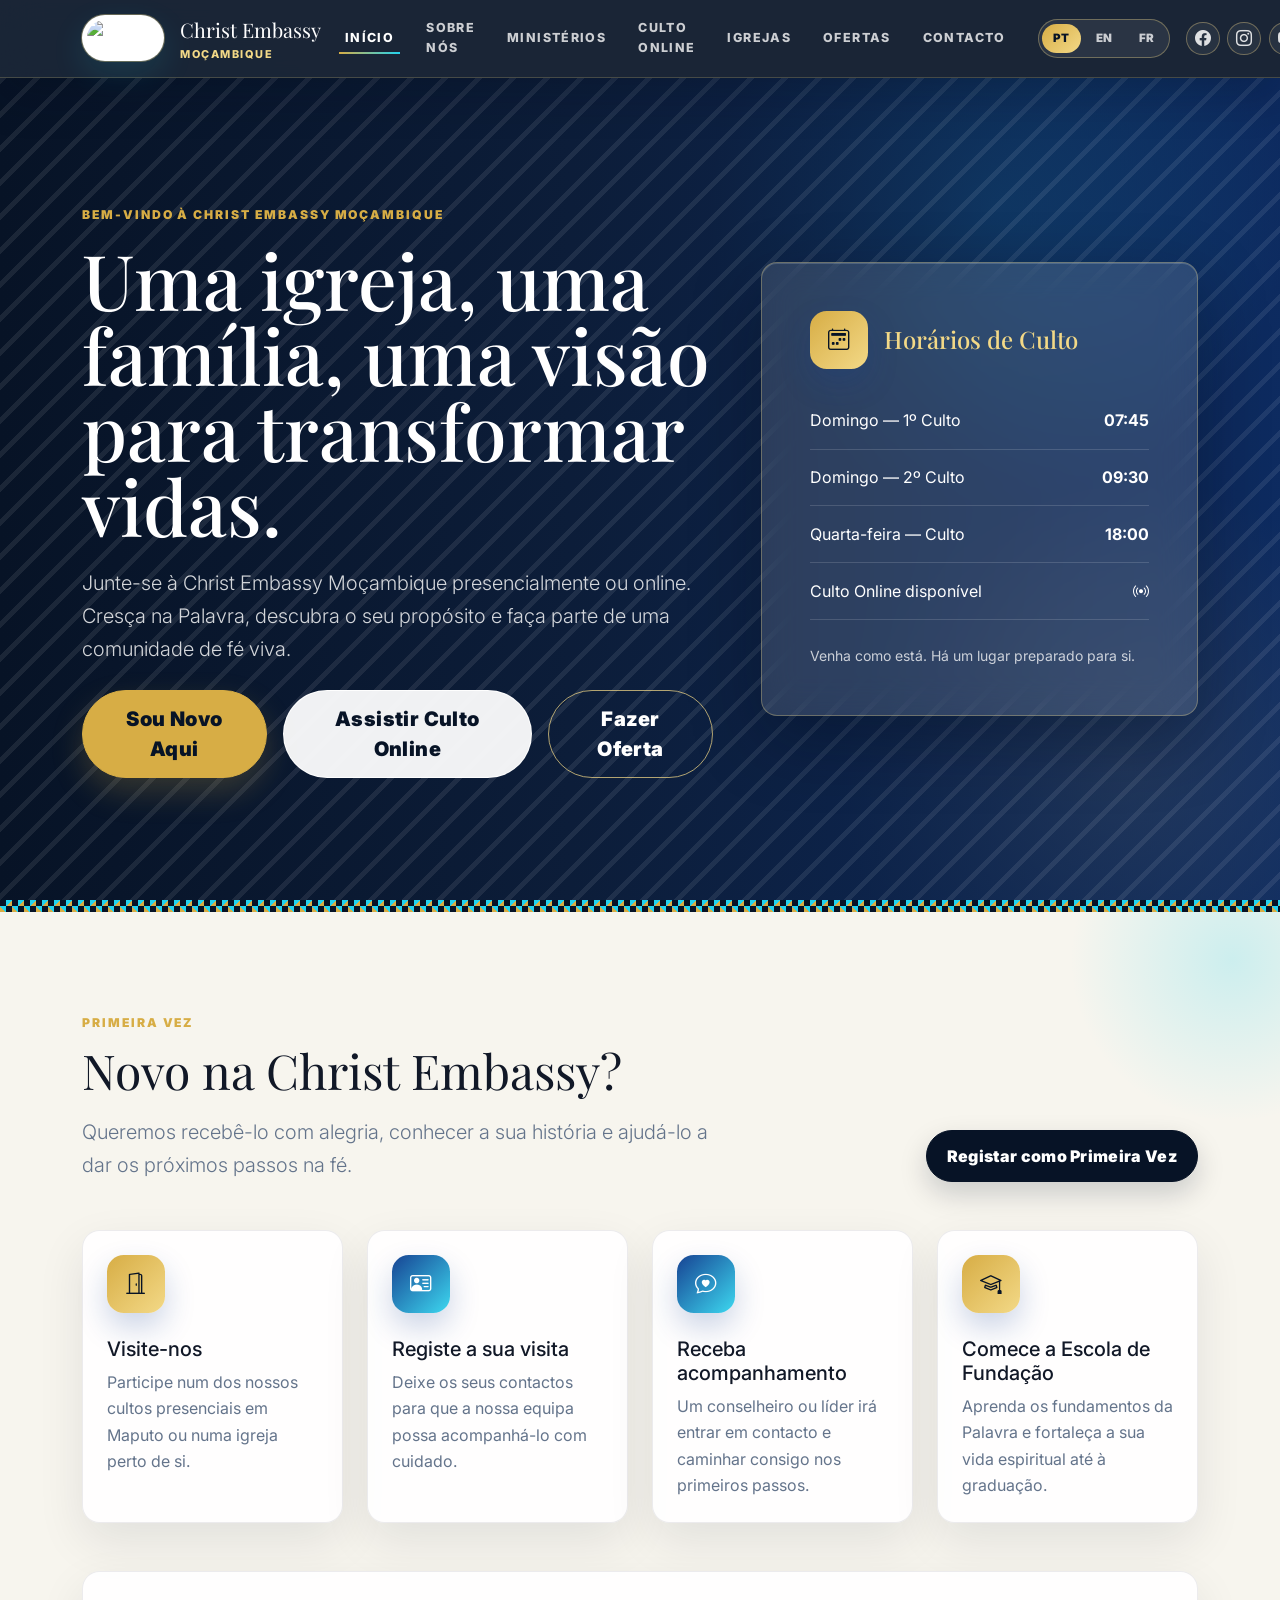
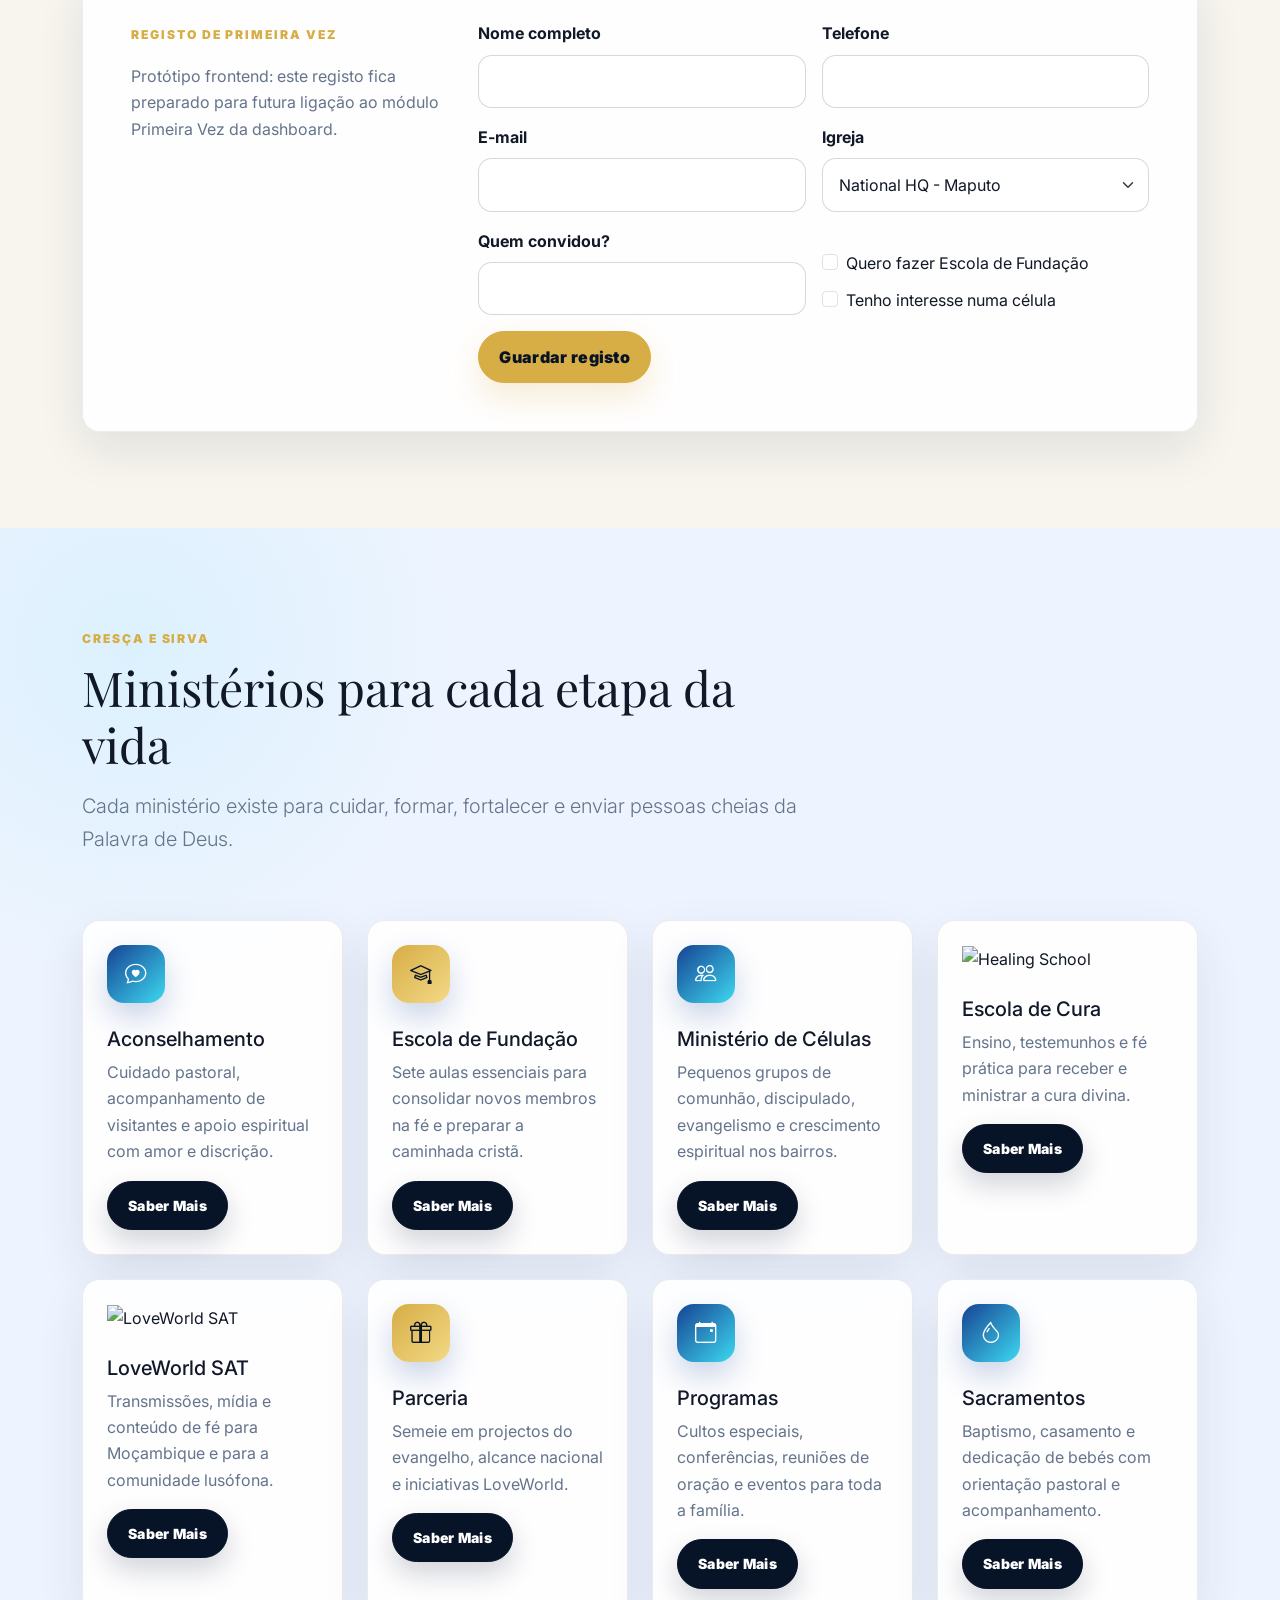
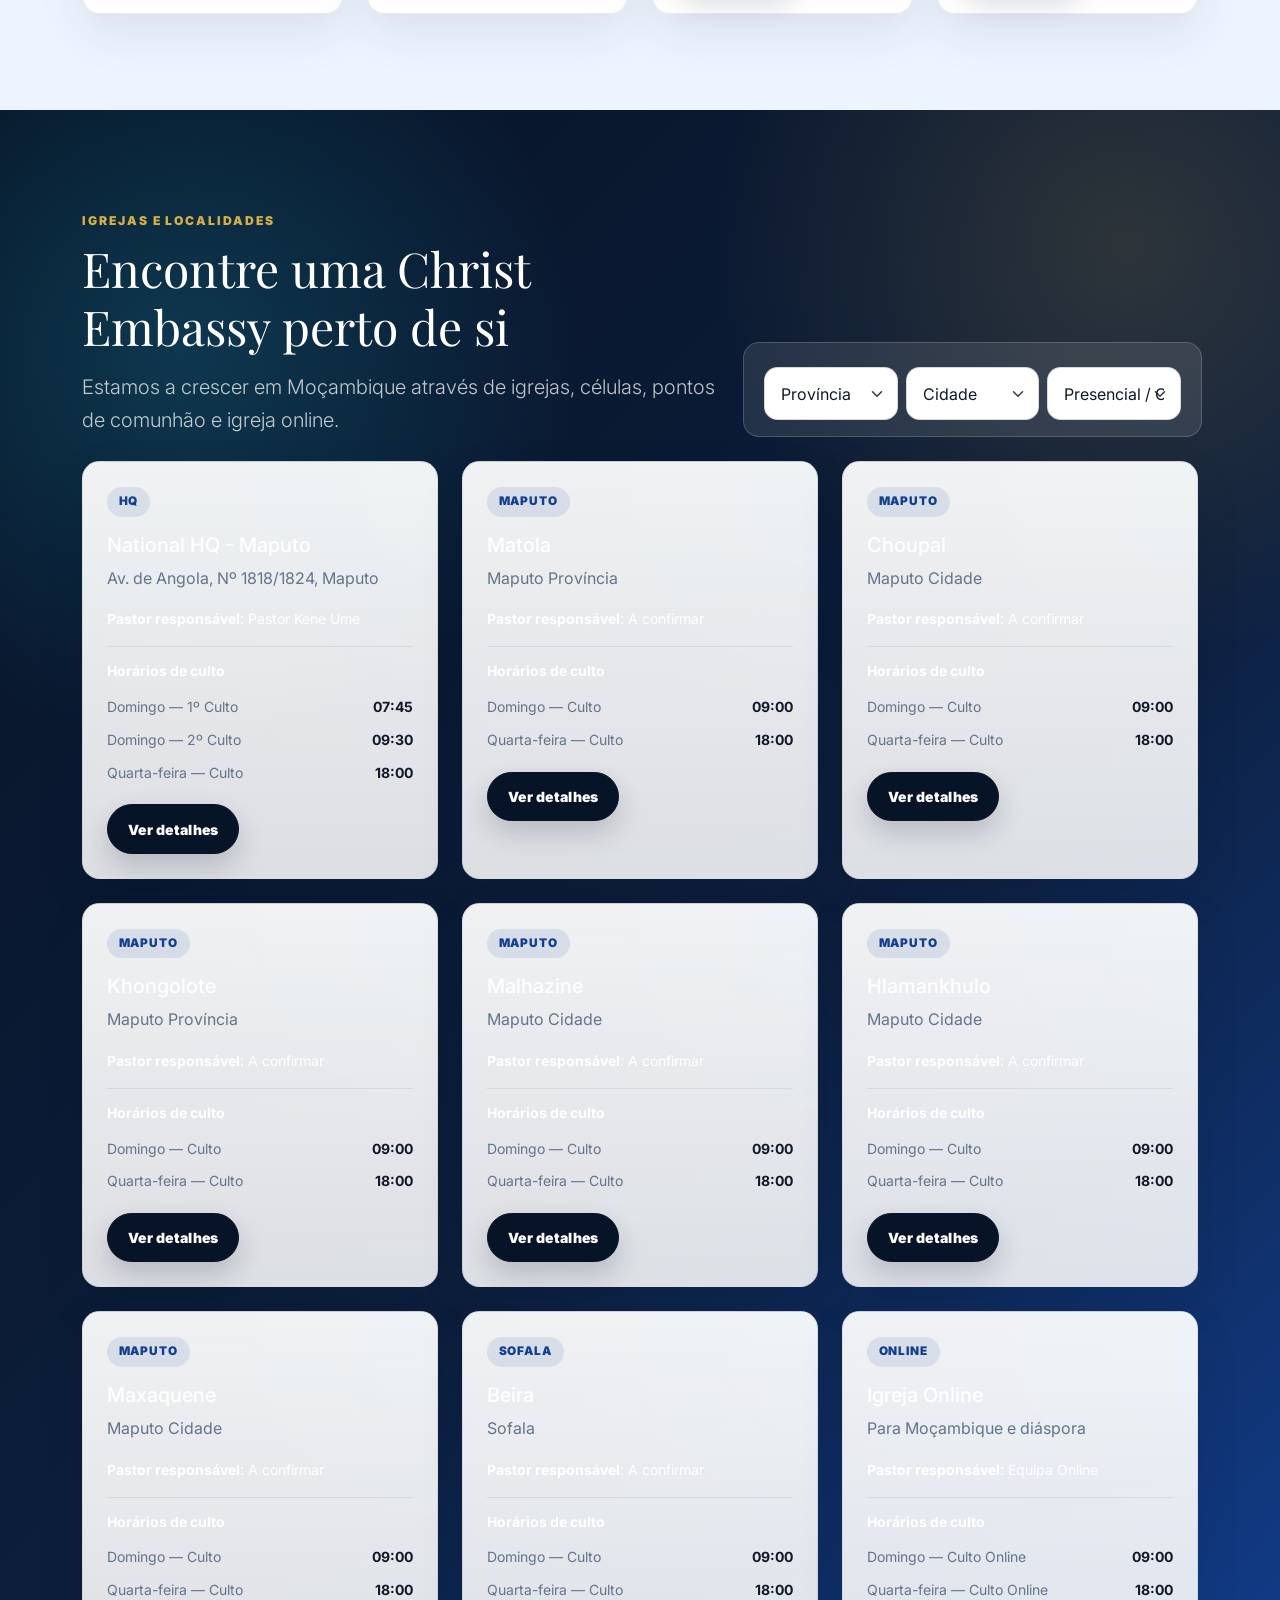
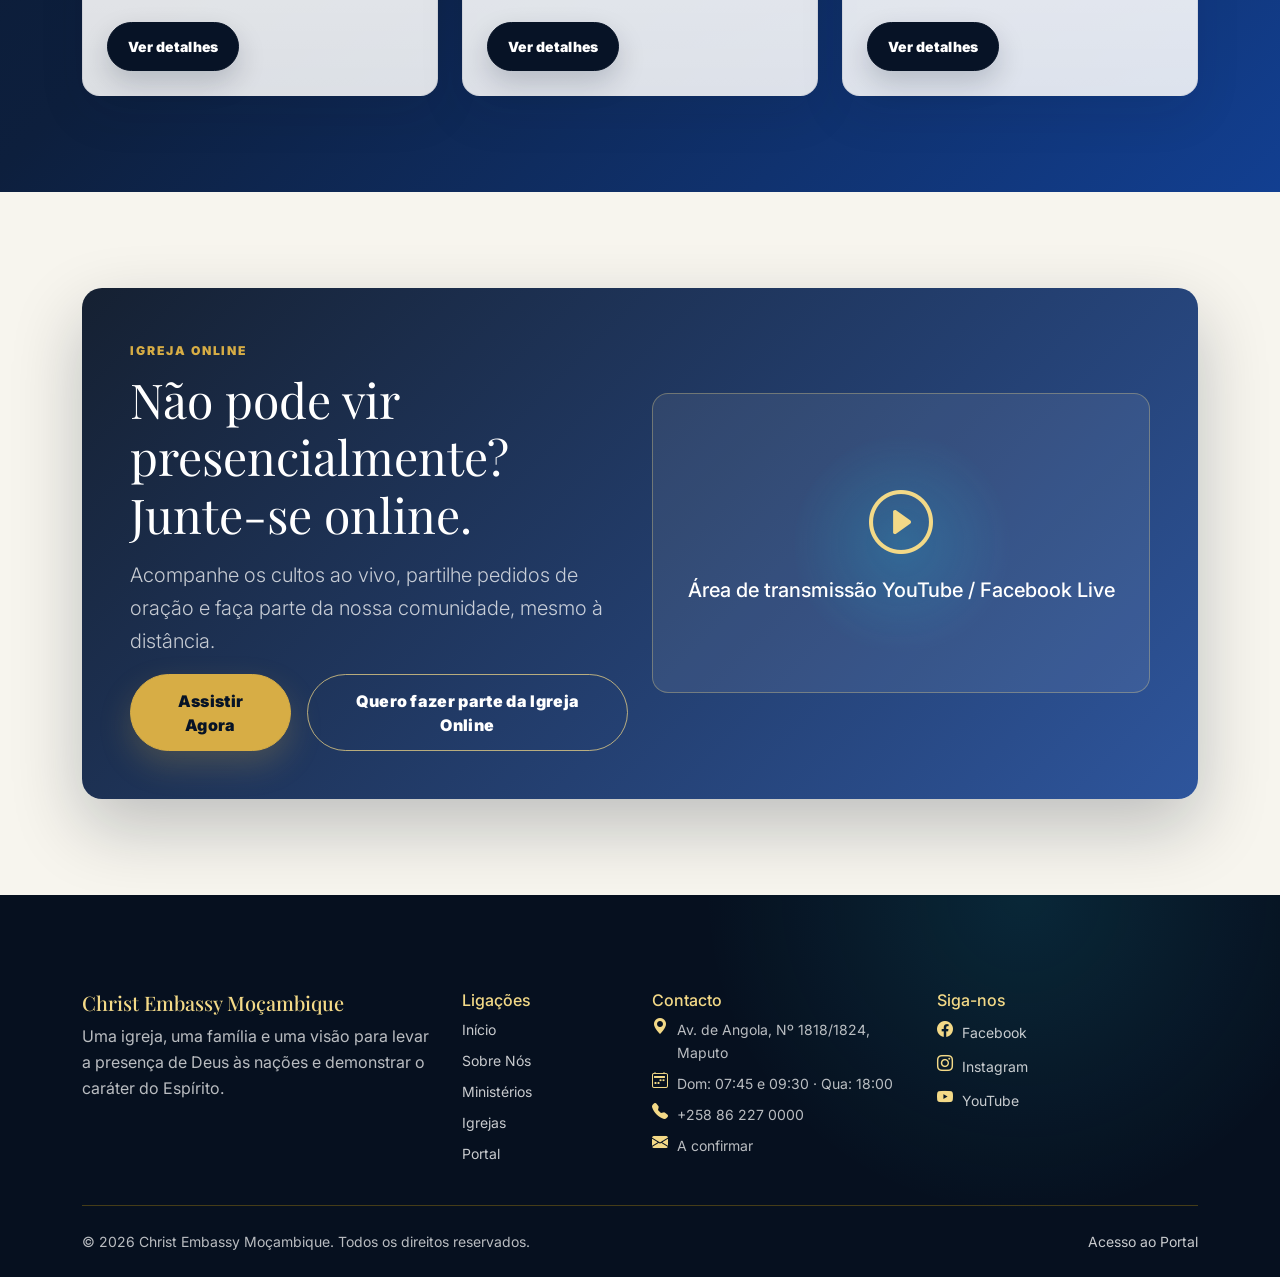
==== commit 27b1537b: "Actualizar horários de culto da sede e de todas as igrejas no site público. Inclui horários da Igrej" ====
--- a/index.html
+++ b/index.html
@@ -1,4 +1,4 @@
-﻿<!DOCTYPE html>
+<!DOCTYPE html>
 <html lang="pt">
 <head>
   <meta charset="UTF-8">
@@ -10,7 +10,7 @@
   <link href="https://cdn.jsdelivr.net/npm/bootstrap@5.3.8/dist/css/bootstrap.min.css" rel="stylesheet">
   <link rel="stylesheet" href="https://cdn.jsdelivr.net/npm/bootstrap-icons@1.11.3/font/bootstrap-icons.min.css">
   <link rel="icon" type="image/png" href="assets/web/logo-ce.png">
-  <link rel="stylesheet" href="css/styles.css?v=20260709-capulana-edge">
+  <link rel="stylesheet" href="css/styles.css?v=20260711-church-schedules">
 </head>
 <body>
   <header class="site-header sticky-top">
@@ -26,18 +26,13 @@
         <div class="collapse navbar-collapse" id="siteNav">
           <ul class="navbar-nav ms-auto align-items-xl-center gap-xl-3">
             <li class="nav-item"><a class="nav-link" href="index.html" data-i18n="nav.home">Início</a></li>
-            <li class="nav-item dropdown">
-              <a class="nav-link dropdown-toggle" href="#" id="aboutMenu" role="button" data-bs-toggle="dropdown" aria-expanded="false" data-i18n="nav.about">Sobre Nós</a>
-              <ul class="dropdown-menu" aria-labelledby="aboutMenu">
-                <li><a class="dropdown-item" href="sobre.html" data-i18n="nav.about">Sobre Nós</a></li>
-                <li><a class="dropdown-item" href="ministerios.html" data-i18n="nav.ministries">Ministérios</a></li>
-                <li><a class="dropdown-item" href="igrejas.html" data-i18n="nav.churches">Igrejas</a></li>
-              </ul>
-            </li>
+            <li class="nav-item"><a class="nav-link" href="sobre.html" data-i18n="nav.about">Sobre Nós</a></li>
+            <li class="nav-item"><a class="nav-link" href="ministerios.html" data-i18n="nav.ministries">Ministérios</a></li>
             <li class="nav-item"><a class="nav-link" href="culto.html" data-i18n="nav.online">Culto Online</a></li>
+            <li class="nav-item"><a class="nav-link" href="igrejas.html" data-i18n="nav.churches">Igrejas</a></li>
             <li class="nav-item"><a class="nav-link" href="ofertas.html" data-i18n="nav.give">Ofertas</a></li>
             <li class="nav-item"><a class="nav-link" href="contacto.html" data-i18n="nav.contact">Contacto</a></li>
-            <li class="nav-item ms-xl-2 my-3 my-xl-0"><div class="lang-switch" role="group" data-i18n-aria-label="lang.label" aria-label="Idioma"><button data-lang="pt" class="active">PT</button><button data-lang="en">EN</button><button data-lang="fr">FR</button></div></li>
+            <li class="nav-item ms-xl-2 my-3 my-xl-0"><div class="lang-switch" role="group" aria-label="Idioma"><button data-lang="pt" class="active">PT</button><button data-lang="en">EN</button><button data-lang="fr">FR</button></div></li>
             <li class="nav-item"><div class="social-links social-links-header" aria-label="Redes sociais"><a href="https://www.facebook.com/christembassymozambique" target="_blank" rel="noopener" aria-label="Facebook"><i class="bi bi-facebook"></i></a><a href="https://www.instagram.com/embaixada_de_cristo_mocambique/" target="_blank" rel="noopener" aria-label="Instagram"><i class="bi bi-instagram"></i></a><a href="https://www.youtube.com/@embaixadadecristomocambiqu6895" target="_blank" rel="noopener" aria-label="YouTube"><i class="bi bi-youtube"></i></a></div></li>
             <li class="nav-item"><a class="btn btn-ce-outline" href="https://app.embaixada-de-cristo.obiuba.com/" target="_blank" rel="noopener" data-i18n="nav.portal">Portal</a></li>
           </ul>
@@ -73,6 +68,7 @@
               </div>
               <div class="service-row"><span data-i18n="hero.day1">Domingo — 1º Culto</span><strong>07:45</strong></div>
               <div class="service-row"><span data-i18n="hero.day2">Domingo — 2º Culto</span><strong>09:30</strong></div>
+              <div class="service-row"><span data-i18n="hero.day3">Quarta-feira — Culto</span><strong>18:00</strong></div>
               <div class="service-row"><span data-i18n="hero.online">Culto Online disponível</span><strong><i class="bi bi-broadcast"></i></strong></div>
               <p class="small mb-0 mt-4 opacity-75" data-i18n="hero.note">Venha como está. Há um lugar preparado para si.</p>
             </aside>
@@ -113,7 +109,7 @@
                   <div class="col-md-6"><label class="form-label fw-bold" data-i18n="visitor.form.name">Nome completo</label><input class="form-control" name="full_name" type="text" required></div>
                   <div class="col-md-6"><label class="form-label fw-bold" data-i18n="visitor.form.phone">Telefone</label><input class="form-control" name="phone" type="tel" required></div>
                   <div class="col-md-6"><label class="form-label fw-bold" data-i18n="visitor.form.email">E-mail</label><input class="form-control" name="email" type="email"></div>
-                  <div class="col-md-6"><label class="form-label fw-bold" data-i18n="visitor.form.church">Igreja</label><select class="form-select" name="church_id"><option value="church-hq">National HQ - Maputo</option><option value="church-matola">Matola</option><option value="church-choupal">Choupal</option><option value="church-khongolote">Khongolote</option><option value="church-malhazine">Malhazine</option><option value="church-hlamankhulo">Hlamankhulo</option><option value="church-maxaquene">Maxaquene</option><option value="church-beira">Beira</option><option value="church-nampula">Nampula</option><option value="church-tete">Tete</option><option value="church-online">Igreja Online</option></select></div>
+                  <div class="col-md-6"><label class="form-label fw-bold" data-i18n="visitor.form.church">Igreja</label><select class="form-select" name="church_id"><option>National HQ - Maputo</option><option>Matola</option><option>Igreja Online</option></select></div>
                   <div class="col-md-6"><label class="form-label fw-bold" data-i18n="visitor.form.invited">Quem convidou?</label><input class="form-control" name="invited_by" type="text"></div>
                   <div class="col-md-6 d-grid align-content-end gap-2"><label class="form-check"><input class="form-check-input" type="checkbox" name="wants_foundation_school"><span class="form-check-label" data-i18n="visitor.form.foundation">Quero fazer Escola de Fundação</span></label><label class="form-check"><input class="form-check-input" type="checkbox" name="cell_interest"><span class="form-check-label" data-i18n="visitor.form.cell">Tenho interesse numa célula</span></label></div>
                   <div class="col-12 d-flex flex-column flex-sm-row align-items-sm-center gap-3"><button class="btn btn-ce-gold" type="submit" data-i18n="visitor.form.send">Guardar registo</button><p class="form-message mb-0" data-form-message hidden></p></div>
@@ -147,7 +143,7 @@
       </div>
     </section>
 
-    <section class="section-padding section-dark" data-church-grid>
+    <section class="section-padding section-dark">
       <div class="container">
         <div class="row align-items-end mb-4 g-4">
           <div class="col-lg-7">
@@ -157,24 +153,22 @@
           </div>
           <div class="col-lg-5">
             <div class="filter-bar row g-2">
-              <div class="col-md-4"><select class="form-select" data-filter-province><option value="" data-i18n="church.all">Todas</option><option value="Maputo">Maputo</option><option value="Sofala">Sofala</option><option value="Nampula">Nampula</option><option value="Tete">Tete</option><option value="Online">Online</option></select></div>
-              <div class="col-md-4"><select class="form-select" data-filter-city><option value="" data-i18n="church.all">Todas</option><option value="Maputo">Maputo</option><option value="Matola">Matola</option><option value="Beira">Beira</option><option value="Nampula">Nampula</option><option value="Tete">Tete</option><option value="Online">Online</option></select></div>
-              <div class="col-md-4"><select class="form-select" data-filter-type><option value="" data-i18n="church.all">Todas</option><option value="presencial" data-i18n="church.inperson">Presencial</option><option value="online" data-i18n="church.online">Online</option></select></div>
+              <div class="col-md-4"><select class="form-select"><option data-i18n="church.filter.province">Província</option><option>Maputo</option><option>Sofala</option><option>Nampula</option><option>Tete</option></select></div>
+              <div class="col-md-4"><select class="form-select"><option data-i18n="church.filter.city">Cidade</option><option>Maputo</option><option>Matola</option><option>Beira</option></select></div>
+              <div class="col-md-4"><select class="form-select"><option data-i18n="church.filter.type">Presencial / Online</option><option data-i18n="church.inperson">Presencial</option><option data-i18n="church.online">Online</option></select></div>
             </div>
           </div>
         </div>
         <div class="row g-4">
-          <div class="col-md-6 col-xl-4" data-church-col><article class="location-card h-100 p-4" data-church-card data-province="Maputo" data-city="Maputo" data-type="presencial"><span class="location-badge">HQ</span><h3 class="h5 mt-3">National HQ - Maputo</h3><p class="text-ce-muted mb-3">Av. de Angola, Nº 1818/1824, Maputo</p><p class="small mb-3"><strong data-i18n="church.pastor">Pastor responsável</strong>: Pastor Kene Ume</p><a href="contacto.html" class="btn btn-ce-dark btn-sm" data-i18n="church.visit">Ver detalhes</a></article></div>
-          <div class="col-md-6 col-xl-4" data-church-col><article class="location-card h-100 p-4" data-church-card data-province="Maputo" data-city="Matola" data-type="presencial"><span class="location-badge">Maputo</span><h3 class="h5 mt-3">Matola</h3><p class="text-ce-muted mb-3">Maputo Província</p><p class="small mb-3"><strong data-i18n="church.pastor">Pastor responsável</strong>: A confirmar</p><a href="contacto.html" class="btn btn-ce-dark btn-sm" data-i18n="church.visit">Ver detalhes</a></article></div>
-          <div class="col-md-6 col-xl-4" data-church-col><article class="location-card h-100 p-4" data-church-card data-province="Maputo" data-city="Maputo" data-type="presencial"><span class="location-badge">Maputo</span><h3 class="h5 mt-3">Choupal</h3><p class="text-ce-muted mb-3">Maputo Cidade</p><p class="small mb-3"><strong data-i18n="church.pastor">Pastor responsável</strong>: A confirmar</p><a href="contacto.html" class="btn btn-ce-dark btn-sm" data-i18n="church.visit">Ver detalhes</a></article></div>
-          <div class="col-md-6 col-xl-4" data-church-col><article class="location-card h-100 p-4" data-church-card data-province="Maputo" data-city="Matola" data-type="presencial"><span class="location-badge">Maputo</span><h3 class="h5 mt-3">Khongolote</h3><p class="text-ce-muted mb-3">Maputo Província</p><p class="small mb-3"><strong data-i18n="church.pastor">Pastor responsável</strong>: A confirmar</p><a href="contacto.html" class="btn btn-ce-dark btn-sm" data-i18n="church.visit">Ver detalhes</a></article></div>
-          <div class="col-md-6 col-xl-4" data-church-col><article class="location-card h-100 p-4" data-church-card data-province="Maputo" data-city="Maputo" data-type="presencial"><span class="location-badge">Maputo</span><h3 class="h5 mt-3">Malhazine</h3><p class="text-ce-muted mb-3">Maputo Cidade</p><p class="small mb-3"><strong data-i18n="church.pastor">Pastor responsável</strong>: A confirmar</p><a href="contacto.html" class="btn btn-ce-dark btn-sm" data-i18n="church.visit">Ver detalhes</a></article></div>
-          <div class="col-md-6 col-xl-4" data-church-col><article class="location-card h-100 p-4" data-church-card data-province="Maputo" data-city="Maputo" data-type="presencial"><span class="location-badge">Maputo</span><h3 class="h5 mt-3">Hlamankhulo</h3><p class="text-ce-muted mb-3">Maputo Cidade</p><p class="small mb-3"><strong data-i18n="church.pastor">Pastor responsável</strong>: A confirmar</p><a href="contacto.html" class="btn btn-ce-dark btn-sm" data-i18n="church.visit">Ver detalhes</a></article></div>
-          <div class="col-md-6 col-xl-4" data-church-col><article class="location-card h-100 p-4" data-church-card data-province="Maputo" data-city="Maputo" data-type="presencial"><span class="location-badge">Maputo</span><h3 class="h5 mt-3">Maxaquene</h3><p class="text-ce-muted mb-3">Maputo Cidade</p><p class="small mb-3"><strong data-i18n="church.pastor">Pastor responsável</strong>: A confirmar</p><a href="contacto.html" class="btn btn-ce-dark btn-sm" data-i18n="church.visit">Ver detalhes</a></article></div>
-          <div class="col-md-6 col-xl-4" data-church-col><article class="location-card h-100 p-4" data-church-card data-province="Sofala" data-city="Beira" data-type="presencial"><span class="location-badge">Sofala</span><h3 class="h5 mt-3">Beira</h3><p class="text-ce-muted mb-3">Sofala</p><p class="small mb-3"><strong data-i18n="church.pastor">Pastor responsável</strong>: A confirmar</p><a href="contacto.html" class="btn btn-ce-dark btn-sm" data-i18n="church.visit">Ver detalhes</a></article></div>
-          <div class="col-md-6 col-xl-4" data-church-col><article class="location-card h-100 p-4" data-church-card data-province="Nampula" data-city="Nampula" data-type="presencial"><span class="location-badge">Nampula</span><h3 class="h5 mt-3">Nampula</h3><p class="text-ce-muted mb-3">Nampula</p><p class="small mb-3"><strong data-i18n="church.pastor">Pastor responsável</strong>: A confirmar</p><a href="contacto.html" class="btn btn-ce-dark btn-sm" data-i18n="church.visit">Ver detalhes</a></article></div>
-          <div class="col-md-6 col-xl-4" data-church-col><article class="location-card h-100 p-4" data-church-card data-province="Tete" data-city="Tete" data-type="presencial"><span class="location-badge">Tete</span><h3 class="h5 mt-3">Tete</h3><p class="text-ce-muted mb-3">Tete</p><p class="small mb-3"><strong data-i18n="church.pastor">Pastor responsável</strong>: A confirmar</p><a href="contacto.html" class="btn btn-ce-dark btn-sm" data-i18n="church.visit">Ver detalhes</a></article></div>
-          <div class="col-md-6 col-xl-4" data-church-col><article class="location-card h-100 p-4" data-church-card data-province="Online" data-city="Online" data-type="online"><span class="location-badge">Online</span><h3 class="h5 mt-3">Igreja Online</h3><p class="text-ce-muted mb-3">Para Moçambique e diáspora</p><p class="small mb-3"><strong data-i18n="church.pastor">Pastor responsável</strong>: Equipa Online</p><a href="culto.html" class="btn btn-ce-dark btn-sm" data-i18n="church.visit">Ver detalhes</a></article></div>
+          <div class="col-md-6 col-xl-4"><article class="location-card h-100 p-4"><span class="location-badge">HQ</span><h3 class="h5 mt-3">National HQ - Maputo</h3><p class="text-ce-muted mb-3">Av. de Angola, Nº 1818/1824, Maputo</p><p class="small mb-3"><strong data-i18n="church.pastor">Pastor responsável</strong>: Pastor Kene Ume</p><div class="location-schedule small mb-3"><strong class="d-block mb-2" data-i18n="church.services">Horários de culto</strong><div class="location-service-line"><span data-i18n="hero.day1">Domingo — 1º Culto</span><strong>07:45</strong></div><div class="location-service-line"><span data-i18n="hero.day2">Domingo — 2º Culto</span><strong>09:30</strong></div><div class="location-service-line"><span data-i18n="hero.day3">Quarta-feira — Culto</span><strong>18:00</strong></div></div><a href="contacto.html" class="btn btn-ce-dark btn-sm" data-i18n="church.visit">Ver detalhes</a></article></div>
+          <div class="col-md-6 col-xl-4"><article class="location-card h-100 p-4"><span class="location-badge">Maputo</span><h3 class="h5 mt-3">Matola</h3><p class="text-ce-muted mb-3">Maputo Província</p><p class="small mb-3"><strong data-i18n="church.pastor">Pastor responsável</strong>: A confirmar</p><div class="location-schedule small mb-3"><strong class="d-block mb-2" data-i18n="church.services">Horários de culto</strong><div class="location-service-line"><span data-i18n="church.sundayService">Domingo — Culto</span><strong>09:00</strong></div><div class="location-service-line"><span data-i18n="church.wednesdayService">Quarta-feira — Culto</span><strong>18:00</strong></div></div><a href="contacto.html" class="btn btn-ce-dark btn-sm" data-i18n="church.visit">Ver detalhes</a></article></div>
+          <div class="col-md-6 col-xl-4"><article class="location-card h-100 p-4"><span class="location-badge">Maputo</span><h3 class="h5 mt-3">Choupal</h3><p class="text-ce-muted mb-3">Maputo Cidade</p><p class="small mb-3"><strong data-i18n="church.pastor">Pastor responsável</strong>: A confirmar</p><div class="location-schedule small mb-3"><strong class="d-block mb-2" data-i18n="church.services">Horários de culto</strong><div class="location-service-line"><span data-i18n="church.sundayService">Domingo — Culto</span><strong>09:00</strong></div><div class="location-service-line"><span data-i18n="church.wednesdayService">Quarta-feira — Culto</span><strong>18:00</strong></div></div><a href="contacto.html" class="btn btn-ce-dark btn-sm" data-i18n="church.visit">Ver detalhes</a></article></div>
+          <div class="col-md-6 col-xl-4"><article class="location-card h-100 p-4"><span class="location-badge">Maputo</span><h3 class="h5 mt-3">Khongolote</h3><p class="text-ce-muted mb-3">Maputo Província</p><p class="small mb-3"><strong data-i18n="church.pastor">Pastor responsável</strong>: A confirmar</p><div class="location-schedule small mb-3"><strong class="d-block mb-2" data-i18n="church.services">Horários de culto</strong><div class="location-service-line"><span data-i18n="church.sundayService">Domingo — Culto</span><strong>09:00</strong></div><div class="location-service-line"><span data-i18n="church.wednesdayService">Quarta-feira — Culto</span><strong>18:00</strong></div></div><a href="contacto.html" class="btn btn-ce-dark btn-sm" data-i18n="church.visit">Ver detalhes</a></article></div>
+          <div class="col-md-6 col-xl-4"><article class="location-card h-100 p-4"><span class="location-badge">Maputo</span><h3 class="h5 mt-3">Malhazine</h3><p class="text-ce-muted mb-3">Maputo Cidade</p><p class="small mb-3"><strong data-i18n="church.pastor">Pastor responsável</strong>: A confirmar</p><div class="location-schedule small mb-3"><strong class="d-block mb-2" data-i18n="church.services">Horários de culto</strong><div class="location-service-line"><span data-i18n="church.sundayService">Domingo — Culto</span><strong>09:00</strong></div><div class="location-service-line"><span data-i18n="church.wednesdayService">Quarta-feira — Culto</span><strong>18:00</strong></div></div><a href="contacto.html" class="btn btn-ce-dark btn-sm" data-i18n="church.visit">Ver detalhes</a></article></div>
+          <div class="col-md-6 col-xl-4"><article class="location-card h-100 p-4"><span class="location-badge">Maputo</span><h3 class="h5 mt-3">Hlamankhulo</h3><p class="text-ce-muted mb-3">Maputo Cidade</p><p class="small mb-3"><strong data-i18n="church.pastor">Pastor responsável</strong>: A confirmar</p><div class="location-schedule small mb-3"><strong class="d-block mb-2" data-i18n="church.services">Horários de culto</strong><div class="location-service-line"><span data-i18n="church.sundayService">Domingo — Culto</span><strong>09:00</strong></div><div class="location-service-line"><span data-i18n="church.wednesdayService">Quarta-feira — Culto</span><strong>18:00</strong></div></div><a href="contacto.html" class="btn btn-ce-dark btn-sm" data-i18n="church.visit">Ver detalhes</a></article></div>
+          <div class="col-md-6 col-xl-4"><article class="location-card h-100 p-4"><span class="location-badge">Maputo</span><h3 class="h5 mt-3">Maxaquene</h3><p class="text-ce-muted mb-3">Maputo Cidade</p><p class="small mb-3"><strong data-i18n="church.pastor">Pastor responsável</strong>: A confirmar</p><div class="location-schedule small mb-3"><strong class="d-block mb-2" data-i18n="church.services">Horários de culto</strong><div class="location-service-line"><span data-i18n="church.sundayService">Domingo — Culto</span><strong>09:00</strong></div><div class="location-service-line"><span data-i18n="church.wednesdayService">Quarta-feira — Culto</span><strong>18:00</strong></div></div><a href="contacto.html" class="btn btn-ce-dark btn-sm" data-i18n="church.visit">Ver detalhes</a></article></div>
+          <div class="col-md-6 col-xl-4"><article class="location-card h-100 p-4"><span class="location-badge">Sofala</span><h3 class="h5 mt-3">Beira</h3><p class="text-ce-muted mb-3">Sofala</p><p class="small mb-3"><strong data-i18n="church.pastor">Pastor responsável</strong>: A confirmar</p><div class="location-schedule small mb-3"><strong class="d-block mb-2" data-i18n="church.services">Horários de culto</strong><div class="location-service-line"><span data-i18n="church.sundayService">Domingo — Culto</span><strong>09:00</strong></div><div class="location-service-line"><span data-i18n="church.wednesdayService">Quarta-feira — Culto</span><strong>18:00</strong></div></div><a href="contacto.html" class="btn btn-ce-dark btn-sm" data-i18n="church.visit">Ver detalhes</a></article></div>
+          <div class="col-md-6 col-xl-4"><article class="location-card h-100 p-4"><span class="location-badge">Online</span><h3 class="h5 mt-3">Igreja Online</h3><p class="text-ce-muted mb-3">Para Moçambique e diáspora</p><p class="small mb-3"><strong data-i18n="church.pastor">Pastor responsável</strong>: Equipa Online</p><div class="location-schedule small mb-3"><strong class="d-block mb-2" data-i18n="church.services">Horários de culto</strong><div class="location-service-line"><span data-i18n="church.sundayOnline">Domingo — Culto Online</span><strong>09:00</strong></div><div class="location-service-line"><span data-i18n="church.wednesdayOnline">Quarta-feira — Culto Online</span><strong>18:00</strong></div></div><a href="culto.html" class="btn btn-ce-dark btn-sm" data-i18n="church.visit">Ver detalhes</a></article></div>
         </div>
       </div>
     </section>
@@ -205,8 +199,8 @@
       <div class="row g-4 pb-4">
         <div class="col-lg-4"><h2 class="h5" data-i18n="foot.about">Christ Embassy Moçambique</h2><p class="mb-0" data-i18n="foot.aboutText">Uma igreja, uma família e uma visão para levar a presença de Deus às nações e demonstrar o caráter do Espírito.</p></div>
         <div class="col-6 col-lg-2"><h3 class="h6" data-i18n="foot.links">Ligações</h3><ul class="list-unstyled small d-grid gap-2"><li><a href="index.html" data-i18n="nav.home">Início</a></li><li><a href="sobre.html" data-i18n="nav.about">Sobre Nós</a></li><li><a href="ministerios.html" data-i18n="nav.ministries">Ministérios</a></li><li><a href="igrejas.html" data-i18n="nav.churches">Igrejas</a></li><li><a href="https://app.embaixada-de-cristo.obiuba.com/" target="_blank" rel="noopener" data-i18n="nav.portal">Portal</a></li></ul></div>
-        <div class="col-6 col-lg-3"><h3 class="h6" data-i18n="foot.contact">Contacto</h3><ul class="list-unstyled small d-grid gap-2"><li class="icon-line"><i class="bi bi-geo-alt-fill"></i><span data-i18n="foot.addr">Av. de Angola, Nº 1818/1824, Maputo</span></li><li class="icon-line"><i class="bi bi-telephone-fill"></i><span>+258 86 227 0000</span></li><li class="icon-line"><i class="bi bi-envelope-fill"></i><span data-i18n="foot.email.note">A confirmar</span></li></ul></div>
-        <div class="col-lg-3"><h3 class="h6" data-i18n="foot.follow">Siga-nos</h3><ul class="list-unstyled small d-grid gap-2"><li><a class="icon-line" href="https://www.facebook.com/christembassymozambique" target="_blank" rel="noopener"><i class="bi bi-facebook"></i><span data-i18n="foot.fb">Facebook</span></a></li><li><a class="icon-line" href="https://www.instagram.com/embaixada_de_cristo_mocambique/" target="_blank" rel="noopener"><i class="bi bi-instagram"></i><span data-i18n="foot.ig">Instagram</span></a></li><li><a class="icon-line" href="https://www.youtube.com/@embaixadadecristomocambiqu6895" target="_blank" rel="noopener"><i class="bi bi-youtube"></i><span data-i18n="foot.yt">YouTube</span></a></li></ul></div>
+        <div class="col-6 col-lg-3"><h3 class="h6" data-i18n="foot.contact">Contacto</h3><ul class="list-unstyled small d-grid gap-2"><li class="icon-line"><i class="bi bi-geo-alt-fill"></i><span data-i18n="foot.addr">Av. de Angola, Nº 1818/1824, Maputo</span></li><li class="icon-line"><i class="bi bi-calendar2-week"></i><span data-i18n="foot.services">Dom: 07:45 e 09:30 · Qua: 18:00</span></li><li class="icon-line"><i class="bi bi-telephone-fill"></i><span>+258 86 227 0000</span></li><li class="icon-line"><i class="bi bi-envelope-fill"></i><span data-i18n="foot.email.note">A confirmar</span></li></ul></div>
+        <div class="col-lg-3"><h3 class="h6" data-i18n="foot.follow">Siga-nos</h3><ul class="list-unstyled small d-grid gap-2"><li><a class="icon-line" href="https://www.facebook.com/christembassymozambique" target="_blank" rel="noopener"><i class="bi bi-facebook"></i><span>Facebook</span></a></li><li><a class="icon-line" href="https://www.instagram.com/embaixada_de_cristo_mocambique/" target="_blank" rel="noopener"><i class="bi bi-instagram"></i><span>Instagram</span></a></li><li><a class="icon-line" href="https://www.youtube.com/@embaixadadecristomocambiqu6895" target="_blank" rel="noopener"><i class="bi bi-youtube"></i><span>YouTube</span></a></li></ul></div>
       </div>
       <div class="border-top border-warning border-opacity-25 pt-4 d-flex flex-column flex-md-row justify-content-between gap-2 small">
         <span>&copy; 2026 Christ Embassy Moçambique. <span data-i18n="foot.rights">Todos os direitos reservados.</span></span>
@@ -216,7 +210,6 @@
   </footer>
 
   <script src="https://cdn.jsdelivr.net/npm/bootstrap@5.3.8/dist/js/bootstrap.bundle.min.js"></script>
-  <script src="js/i18n.js?v=20260708-dark-cards"></script>
-  <script src="js/site.js?v=20260708-dark-cards"></script>
+  <script src="js/i18n.js?v=20260711-church-schedules"></script>
 </body>
 </html>
--- a/css/styles.css
+++ b/css/styles.css
@@ -18,8 +18,6 @@
   --bs-body-color: var(--ce-ink);
   --bs-primary: var(--ce-blue);
   --bs-warning: var(--ce-gold);
-  --bs-link-color: var(--ce-blue);
-  --bs-link-hover-color: var(--ce-blue-2);
 }
 
 html {
@@ -109,7 +107,7 @@
   padding-inline: 0.15rem;
 }
 
-.navbar .nav-link:not(.dropdown-toggle)::after {
+.navbar .nav-link::after {
   content: "";
   position: absolute;
   left: 0.15rem;
@@ -128,102 +126,10 @@
   color: #fff;
 }
 
-.navbar .nav-link:not(.dropdown-toggle):hover::after,
-.navbar .nav-link:not(.dropdown-toggle).active::after,
-.navbar .nav-link:not(.dropdown-toggle)[aria-current="page"]::after {
+.navbar .nav-link:hover::after,
+.navbar .nav-link.active::after,
+.navbar .nav-link[aria-current="page"]::after {
   transform: scaleX(1);
-}
-
-.navbar .dropdown-toggle::after {
-  margin-left: 0.35em;
-  vertical-align: 0.12em;
-  border-top-color: rgba(255, 255, 255, 0.72);
-}
-
-.navbar .dropdown-toggle:hover::after,
-.navbar .dropdown-toggle.show::after,
-.navbar .dropdown-toggle.active::after {
-  border-top-color: var(--ce-gold-light);
-}
-
-.navbar .dropdown-toggle.active,
-.navbar .dropdown-toggle.show {
-  color: #fff;
-}
-
-.navbar .dropdown-menu {
-  background: var(--ce-navy-2);
-  border: 1px solid rgba(243, 217, 135, 0.22);
-  border-radius: 0.65rem;
-  padding: 0.4rem;
-  min-width: 12rem;
-  box-shadow: 0 14px 36px rgba(0, 0, 0, 0.38);
-}
-
-.navbar .dropdown-item {
-  color: rgba(255, 255, 255, 0.86);
-  font-weight: 700;
-  font-size: 0.76rem;
-  letter-spacing: 0.09em;
-  text-transform: uppercase;
-  border-radius: 0.4rem;
-  padding: 0.55rem 0.85rem;
-}
-
-.navbar .dropdown-item:hover,
-.navbar .dropdown-item:focus {
-  background: rgba(34, 211, 238, 0.12);
-  color: #fff;
-}
-
-.navbar .dropdown-item.active,
-.navbar .dropdown-item[aria-current="page"] {
-  background: rgba(215, 173, 69, 0.18);
-  color: var(--ce-gold-light);
-}
-
-@media (min-width: 1200px) {
-  .navbar .nav-item.dropdown {
-    position: relative;
-  }
-
-  .navbar .nav-item.dropdown::after {
-    content: "";
-    position: absolute;
-    left: 0;
-    right: 0;
-    top: 100%;
-    height: 0.65rem;
-  }
-
-  .navbar .nav-item.dropdown:hover > .dropdown-menu,
-  .navbar .nav-item.dropdown:focus-within > .dropdown-menu {
-    display: block;
-    opacity: 1;
-    visibility: visible;
-    transform: translateY(0);
-    pointer-events: auto;
-  }
-
-  .navbar .nav-item.dropdown:hover > .dropdown-toggle,
-  .navbar .nav-item.dropdown:focus-within > .dropdown-toggle {
-    color: #fff;
-  }
-
-  .navbar .nav-item.dropdown:hover > .dropdown-toggle::after,
-  .navbar .nav-item.dropdown:focus-within > .dropdown-toggle::after {
-    border-top-color: var(--ce-gold-light);
-  }
-
-  .navbar .dropdown-menu {
-    display: block;
-    opacity: 0;
-    visibility: hidden;
-    transform: translateY(0.35rem);
-    pointer-events: none;
-    margin-top: 0;
-    transition: opacity 0.18s ease, transform 0.18s ease, visibility 0.18s ease;
-  }
 }
 
 .navbar-toggler {
@@ -353,28 +259,14 @@
   text-transform: uppercase;
 }
 
-.section-padding:not(.section-dark):not(.section-soft):not(.site-footer) {
-  background: transparent;
-}
-
-main {
-  background: transparent;
-}
-
 .section-padding {
   padding: 6rem 0;
 }
 
 .section-soft {
-  color: var(--ce-ink);
   background:
     radial-gradient(circle at 10% 10%, rgba(34, 211, 238, 0.09), transparent 22rem),
-    radial-gradient(circle at 90% 8%, rgba(215, 173, 69, 0.1), transparent 20rem),
-    var(--ce-cream);
-}
-
-.section-padding:not(.section-dark):not(.site-footer) {
-  color: var(--ce-ink);
+    #eef4ff;
 }
 
 .section-dark {
@@ -385,36 +277,6 @@
     linear-gradient(135deg, #071326, #0d1f3d 56%, #123f91);
 }
 
-.section-dark .location-card,
-.section-dark .feature-card,
-.section-dark .method-card {
-  color: var(--ce-ink);
-}
-
-.section-dark .location-card :is(h1, h2, h3, h4, h5, h6, .h1, .h2, .h3, .h4, .h5, .h6),
-.section-dark .feature-card :is(h1, h2, h3, h4, h5, h6, .h1, .h2, .h3, .h4, .h5, .h6),
-.section-dark .method-card :is(h1, h2, h3, h4, h5, h6, .h1, .h2, .h3, .h4, .h5, .h6) {
-  color: var(--ce-ink);
-}
-
-.section-dark .location-card .text-ce-muted,
-.section-dark .feature-card .text-ce-muted,
-.section-dark .method-card .text-ce-muted {
-  color: var(--ce-muted);
-}
-
-.section-dark .location-card strong,
-.section-dark .feature-card strong,
-.section-dark .method-card strong {
-  color: var(--ce-ink);
-}
-
-.section-dark .filter-bar .form-select {
-  background-color: #fff;
-  color: var(--ce-ink);
-  border-color: rgba(15, 23, 42, 0.14);
-}
-
 .text-ce-muted {
   color: var(--ce-muted);
 }
@@ -425,33 +287,18 @@
 
 .bg-ce-dark {
   background: var(--ce-navy);
-  color: #fff;
-}
-
-.bg-ce-dark .eyebrow,
-.feature-card.bg-ce-dark .eyebrow {
-  color: var(--ce-gold-light);
-}
-
-.bg-ce-dark .icon-line i,
-.feature-card.bg-ce-dark .icon-line i {
-  color: var(--ce-cyan);
 }
 
 .capulana-divider {
-  display: block;
-  flex-shrink: 0;
-  height: 14px;
-  margin: 0;
-  border: 0;
+  height: 12px;
   background-color: var(--ce-navy);
   background-image:
     linear-gradient(45deg, var(--ce-gold) 25%, transparent 25%),
     linear-gradient(-45deg, var(--ce-gold) 25%, transparent 25%),
     linear-gradient(45deg, transparent 75%, var(--ce-cyan) 75%),
     linear-gradient(-45deg, transparent 75%, var(--ce-cyan) 75%);
-  background-position: 0 0, 0 7px, 7px -7px, -7px 0;
-  background-size: 14px 14px;
+  background-position: 0 0, 0 6px, 6px -6px, -6px 0;
+  background-size: 12px 12px;
 }
 
 .hero {
@@ -465,35 +312,8 @@
 }
 
 .hero-compact {
-  position: relative;
   min-height: 430px;
   padding: 5rem 0;
-  display: flex;
-  align-items: center;
-  overflow: hidden;
-  color: #fff;
-  background: var(--ce-navy);
-}
-
-.hero-compact::before {
-  content: "";
-  position: absolute;
-  inset: 0;
-  z-index: 1;
-  background:
-    linear-gradient(105deg, rgba(7, 19, 38, 0.96) 0%, rgba(13, 31, 61, 0.9) 45%, rgba(18, 63, 145, 0.58) 100%),
-    radial-gradient(circle at 76% 18%, rgba(34, 211, 238, 0.2), transparent 28%),
-    radial-gradient(circle at 18% 82%, rgba(215, 173, 69, 0.18), transparent 26%);
-}
-
-.hero-compact > .container {
-  position: relative;
-  z-index: 3;
-}
-
-.hero-image-cover {
-  z-index: 0;
-  transform: scale(1.02);
 }
 
 .hero-slides,
@@ -511,13 +331,8 @@
   object-position: center;
 }
 
-.hero-slides {
-  z-index: 0;
-}
-
 .hero-slides img {
   opacity: 0;
-  transform: scale(1.04);
   animation: heroFade 18s infinite;
 }
 
@@ -530,9 +345,9 @@
 }
 
 @keyframes heroFade {
-  0%, 100% { opacity: 0; transform: scale(1.06); }
-  8%, 33% { opacity: 1; transform: scale(1); }
-  43% { opacity: 0; transform: scale(1.05); }
+  0%, 100% { opacity: 0; }
+  8%, 33% { opacity: 1; }
+  43% { opacity: 0; }
 }
 
 .hero::before {
@@ -541,51 +356,44 @@
   inset: 0;
   z-index: 1;
   background:
-    linear-gradient(105deg, rgba(7, 19, 38, 0.97) 0%, rgba(13, 31, 61, 0.88) 42%, rgba(18, 63, 145, 0.5) 100%),
-    radial-gradient(circle at 76% 18%, rgba(34, 211, 238, 0.22), transparent 28%),
-    radial-gradient(circle at 18% 82%, rgba(215, 173, 69, 0.2), transparent 26%);
+    linear-gradient(90deg, rgba(7, 19, 38, 0.96), rgba(13, 31, 61, 0.86) 46%, rgba(18, 63, 145, 0.54)),
+    radial-gradient(circle at 78% 16%, rgba(34, 211, 238, 0.26), transparent 24%),
+    radial-gradient(circle at 88% 84%, rgba(215, 173, 69, 0.24), transparent 22%);
+}
+
+.hero::after {
+  content: "";
+  position: absolute;
+  inset: 0;
+  z-index: 1;
+  opacity: 0.08;
+  background-image:
+    linear-gradient(135deg, #fff 0 10%, transparent 10% 50%, #fff 50% 60%, transparent 60%);
+  background-size: 34px 34px;
 }
 
 .hero > .container {
   position: relative;
-  z-index: 3;
-}
-
-.hero .eyebrow,
-.hero-compact .eyebrow {
-  color: var(--ce-gold-light);
-}
-
-.hero h1,
-.hero .hero-title,
-.hero-compact h1,
-.hero-compact .display-3 {
+  z-index: 2;
+}
+
+.hero h1 {
   max-width: 950px;
   font-size: clamp(2.8rem, 6vw, 6rem);
   line-height: 0.98;
-  color: #fff;
-  text-shadow: 0 8px 32px rgba(7, 19, 38, 0.35);
-}
-
-.hero-compact .display-3 {
-  font-size: clamp(2.2rem, 5vw, 3.4rem);
-}
-
-.hero .lead,
-.hero-compact .lead {
+}
+
+.hero .lead {
   max-width: 760px;
-  color: rgba(255, 255, 255, 0.86);
+  color: rgba(255, 255, 255, 0.82);
 }
 
 .hero-card,
 .glass-card {
-  background: rgba(255, 255, 255, 0.1);
-  border: 1px solid rgba(243, 217, 135, 0.38);
-  box-shadow:
-    0 24px 70px rgba(2, 8, 23, 0.32),
-    inset 0 1px 0 rgba(255, 255, 255, 0.18),
-    0 0 40px rgba(34, 211, 238, 0.08);
-  backdrop-filter: blur(20px);
+  background: rgba(255, 255, 255, 0.12);
+  border: 1px solid rgba(243, 217, 135, 0.32);
+  box-shadow: 0 24px 70px rgba(2, 8, 23, 0.32), inset 0 1px 0 rgba(255, 255, 255, 0.16);
+  backdrop-filter: blur(18px);
 }
 
 .service-row,
@@ -602,14 +410,26 @@
   border-color: rgba(15, 23, 42, 0.1);
 }
 
-.giving-line span,
-.giving-line strong {
-  color: var(--ce-ink);
-}
-
 .service-row:last-child,
 .giving-line:last-child {
   border-bottom: 0;
+}
+
+.location-schedule {
+  padding-top: 0.75rem;
+  border-top: 1px solid rgba(15, 23, 42, 0.08);
+}
+
+.location-service-line {
+  display: flex;
+  justify-content: space-between;
+  gap: 0.75rem;
+  padding: 0.3rem 0;
+  color: var(--ce-muted);
+}
+
+.location-service-line strong {
+  color: var(--ce-ink);
 }
 
 .feature-card,
@@ -618,68 +438,9 @@
 .method-card {
   border: 1px solid rgba(15, 23, 42, 0.08);
   border-radius: 1.1rem;
-  background: rgba(255, 255, 255, 0.92);
+  background: rgba(255, 255, 255, 0.9);
   box-shadow: 0 18px 48px rgba(15, 23, 42, 0.09);
-  backdrop-filter: blur(10px);
   transition: transform 0.22s ease, box-shadow 0.22s ease, border-color 0.22s ease;
-}
-
-.feature-card:not(.bg-ce-dark):not(.text-white),
-.journey-card,
-.location-card:not(.bg-ce-dark),
-.method-card,
-.card.feature-card:not(.bg-ce-dark):not(.text-white) {
-  --bs-card-color: var(--ce-ink);
-  --bs-card-bg: rgba(255, 255, 255, 0.92);
-  color: var(--ce-ink);
-}
-
-.feature-card:not(.bg-ce-dark):not(.text-white) :is(h1, h2, h3, h4, h5, h6, .h1, .h2, .h3, .h4, .h5, .h6, .display-6),
-.journey-card :is(h1, h2, h3, h4, h5, h6, .h1, .h2, .h3, .h4, .h5, .h6, .display-6),
-.location-card:not(.bg-ce-dark) :is(h1, h2, h3, h4, h5, h6, .h1, .h2, .h3, .h4, .h5, .h6, .display-6),
-.method-card :is(h1, h2, h3, h4, h5, h6, .h1, .h2, .h3, .h4, .h5, .h6, .display-6),
-.card.feature-card:not(.bg-ce-dark):not(.text-white) :is(h1, h2, h3, h4, h5, h6, .h1, .h2, .h3, .h4, .h5, .h6, .display-6) {
-  color: var(--ce-ink);
-}
-
-.feature-card:not(.bg-ce-dark):not(.text-white) .form-label,
-.journey-card .form-label,
-.method-card .form-label,
-.section-soft .form-label,
-.section-padding:not(.section-dark) .form-label {
-  color: var(--ce-ink);
-}
-
-.feature-card.bg-ce-dark,
-.card.feature-card.bg-ce-dark {
-  --bs-card-bg: var(--ce-navy);
-  --bs-card-color: #fff;
-  background:
-    radial-gradient(circle at 88% 10%, rgba(34, 211, 238, 0.18), transparent 40%),
-    radial-gradient(circle at 12% 90%, rgba(215, 173, 69, 0.14), transparent 38%),
-    linear-gradient(135deg, var(--ce-navy) 0%, var(--ce-navy-2) 100%);
-  color: #fff;
-  border-color: rgba(243, 217, 135, 0.24);
-}
-
-.feature-card.bg-ce-dark :is(h1, h2, h3, h4, h5, h6, .h1, .h2, .h3, .h4, .h5, .h6, .display-6),
-.card.feature-card.bg-ce-dark :is(h1, h2, h3, h4, h5, h6, .h1, .h2, .h3, .h4, .h5, .h6, .display-6) {
-  color: #fff;
-}
-
-.feature-card.bg-ce-dark p,
-.feature-card.bg-ce-dark li,
-.feature-card.bg-ce-dark span,
-.card.feature-card.bg-ce-dark p,
-.card.feature-card.bg-ce-dark li,
-.card.feature-card.bg-ce-dark span {
-  color: rgba(255, 255, 255, 0.86);
-}
-
-.journey-card {
-  background:
-    linear-gradient(180deg, rgba(255, 255, 255, 0.95), rgba(255, 255, 255, 0.82)),
-    radial-gradient(circle at top left, rgba(34, 211, 238, 0.1), transparent 42%);
 }
 
 .feature-card:hover,
@@ -700,14 +461,7 @@
   background: linear-gradient(135deg, rgba(18, 63, 145, 0.98), rgba(34, 211, 238, 0.88));
   color: #fff;
   font-size: 1.35rem;
-  box-shadow: 0 14px 30px rgba(18, 63, 145, 0.22), 0 0 0 0 rgba(34, 211, 238, 0);
-  transition: box-shadow 0.25s ease, transform 0.25s ease;
-}
-
-.feature-card:hover .icon-mark,
-.journey-card:hover .icon-mark {
-  box-shadow: 0 16px 34px rgba(18, 63, 145, 0.28), 0 0 24px rgba(34, 211, 238, 0.35);
-  transform: translateY(-2px);
+  box-shadow: 0 14px 30px rgba(18, 63, 145, 0.22);
 }
 
 .gold-icon {
@@ -862,24 +616,6 @@
   color: var(--ce-navy);
   font-size: 0.86rem;
   font-weight: 800;
-  transition: transform 0.2s ease, border-color 0.2s ease, box-shadow 0.2s ease;
-}
-
-.category-chip:hover {
-  transform: translateY(-2px);
-  border-color: rgba(34, 211, 238, 0.45);
-  box-shadow: 0 10px 24px rgba(18, 63, 145, 0.12);
-}
-
-.reveal-on-scroll {
-  opacity: 0;
-  transform: translateY(22px);
-  transition: opacity 0.65s ease, transform 0.65s ease;
-}
-
-.reveal-on-scroll.is-visible {
-  opacity: 1;
-  transform: translateY(0);
 }
 
 .video-placeholder {
@@ -889,33 +625,21 @@
     url("../assets/web/hero-service.jpg") center / cover;
 }
 
-footer.site-footer,
-.site-footer.section-padding {
-  background-color: #071326;
-  background-image:
-    radial-gradient(circle at 12% 0%, rgba(34, 211, 238, 0.14), transparent 22rem),
-    radial-gradient(circle at 88% 18%, rgba(215, 173, 69, 0.14), transparent 24rem),
-    linear-gradient(180deg, #071326 0%, #06101f 58%, #040a14 100%);
-  color: rgba(255, 255, 255, 0.78);
-  border-top: 1px solid rgba(243, 217, 135, 0.16);
+.site-footer {
+  background:
+    radial-gradient(circle at 80% 0%, rgba(34, 211, 238, 0.12), transparent 20rem),
+    #06101f;
+  color: rgba(255, 255, 255, 0.72);
 }
 
 .site-footer h2,
 .site-footer h3,
 .site-footer h4 {
   color: var(--ce-gold-light);
-  font-family: var(--font-heading);
-}
-
-.site-footer p,
-.site-footer li {
-  color: rgba(255, 255, 255, 0.74);
 }
 
 .site-footer a {
-  color: rgba(255, 255, 255, 0.82);
-  text-decoration: none;
-  transition: color 0.2s ease;
+  color: rgba(255, 255, 255, 0.78);
 }
 
 .site-footer a:hover {
@@ -924,14 +648,6 @@
 
 .site-footer .icon-line {
   align-items: flex-start;
-}
-
-.site-footer .icon-line i {
-  color: var(--ce-cyan);
-}
-
-.site-footer .border-top {
-  border-color: rgba(243, 217, 135, 0.22) !important;
 }
 
 .form-control,
@@ -976,27 +692,13 @@
     border-top: 1px solid rgba(255, 255, 255, 0.08);
   }
 
-  .navbar .nav-link:not(.dropdown-toggle)::after {
+  .navbar .nav-link::after {
     left: 0;
     right: auto;
     width: 4rem;
     bottom: 0.45rem;
   }
 
-  .navbar .dropdown-menu {
-    background: transparent;
-    border: 0;
-    box-shadow: none;
-    padding: 0 0 0.35rem 1rem;
-    margin-top: 0;
-  }
-
-  .navbar .dropdown-item {
-    border-top: 1px solid rgba(255, 255, 255, 0.06);
-    border-radius: 0;
-    padding: 0.65rem 0;
-  }
-
   .hero {
     min-height: auto;
     padding: 5.5rem 0;
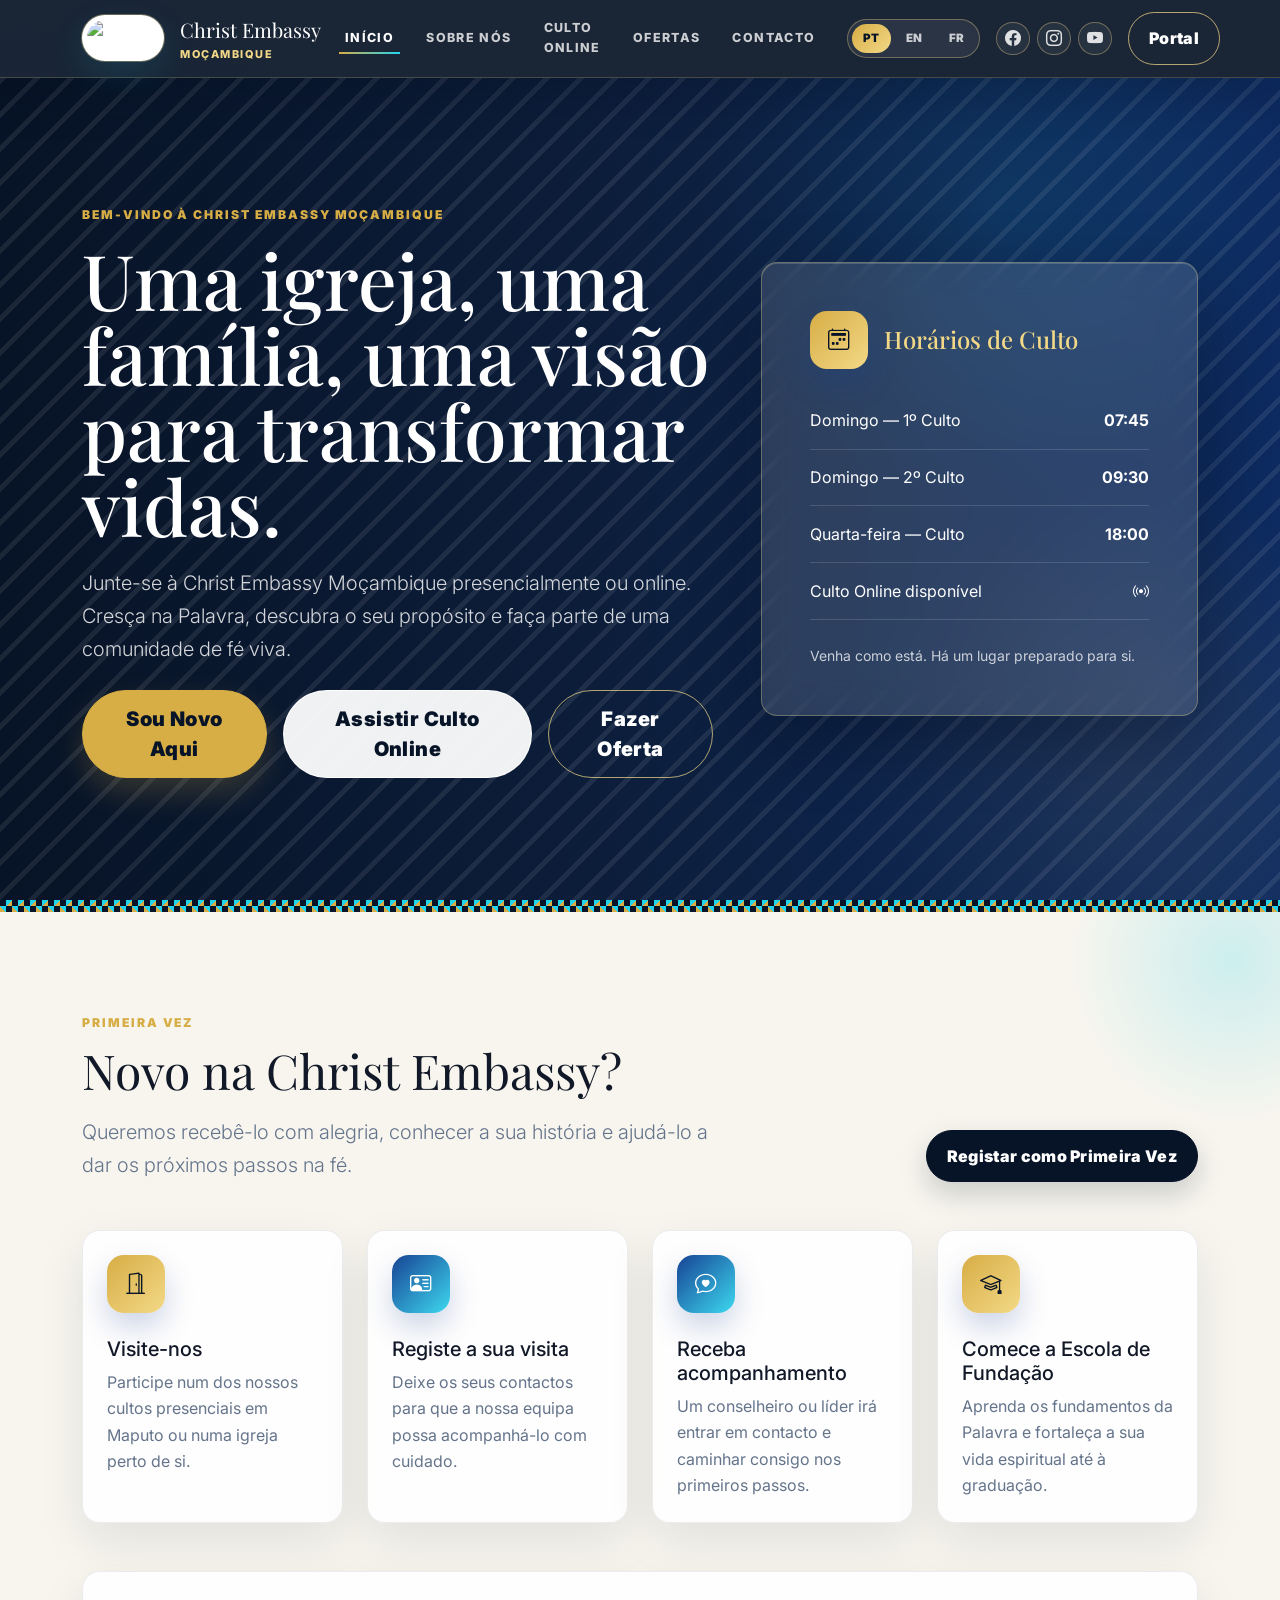
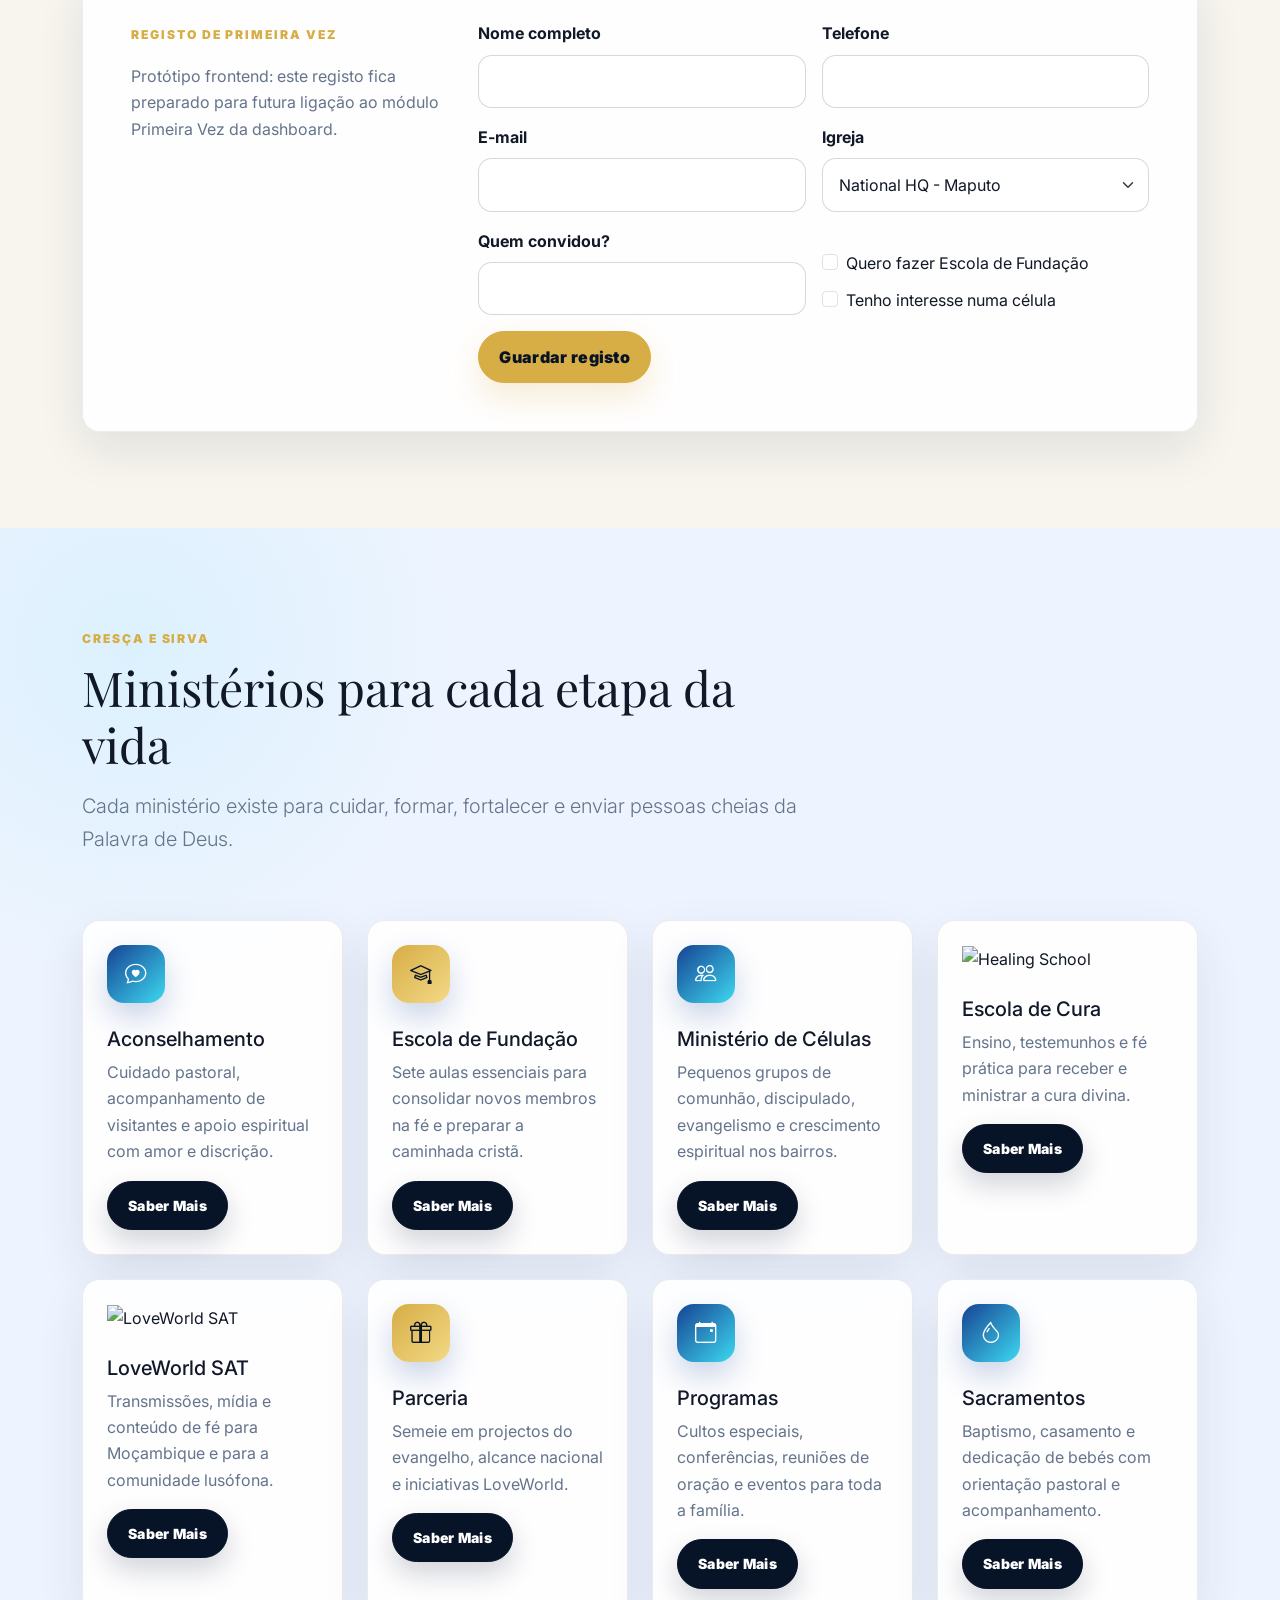
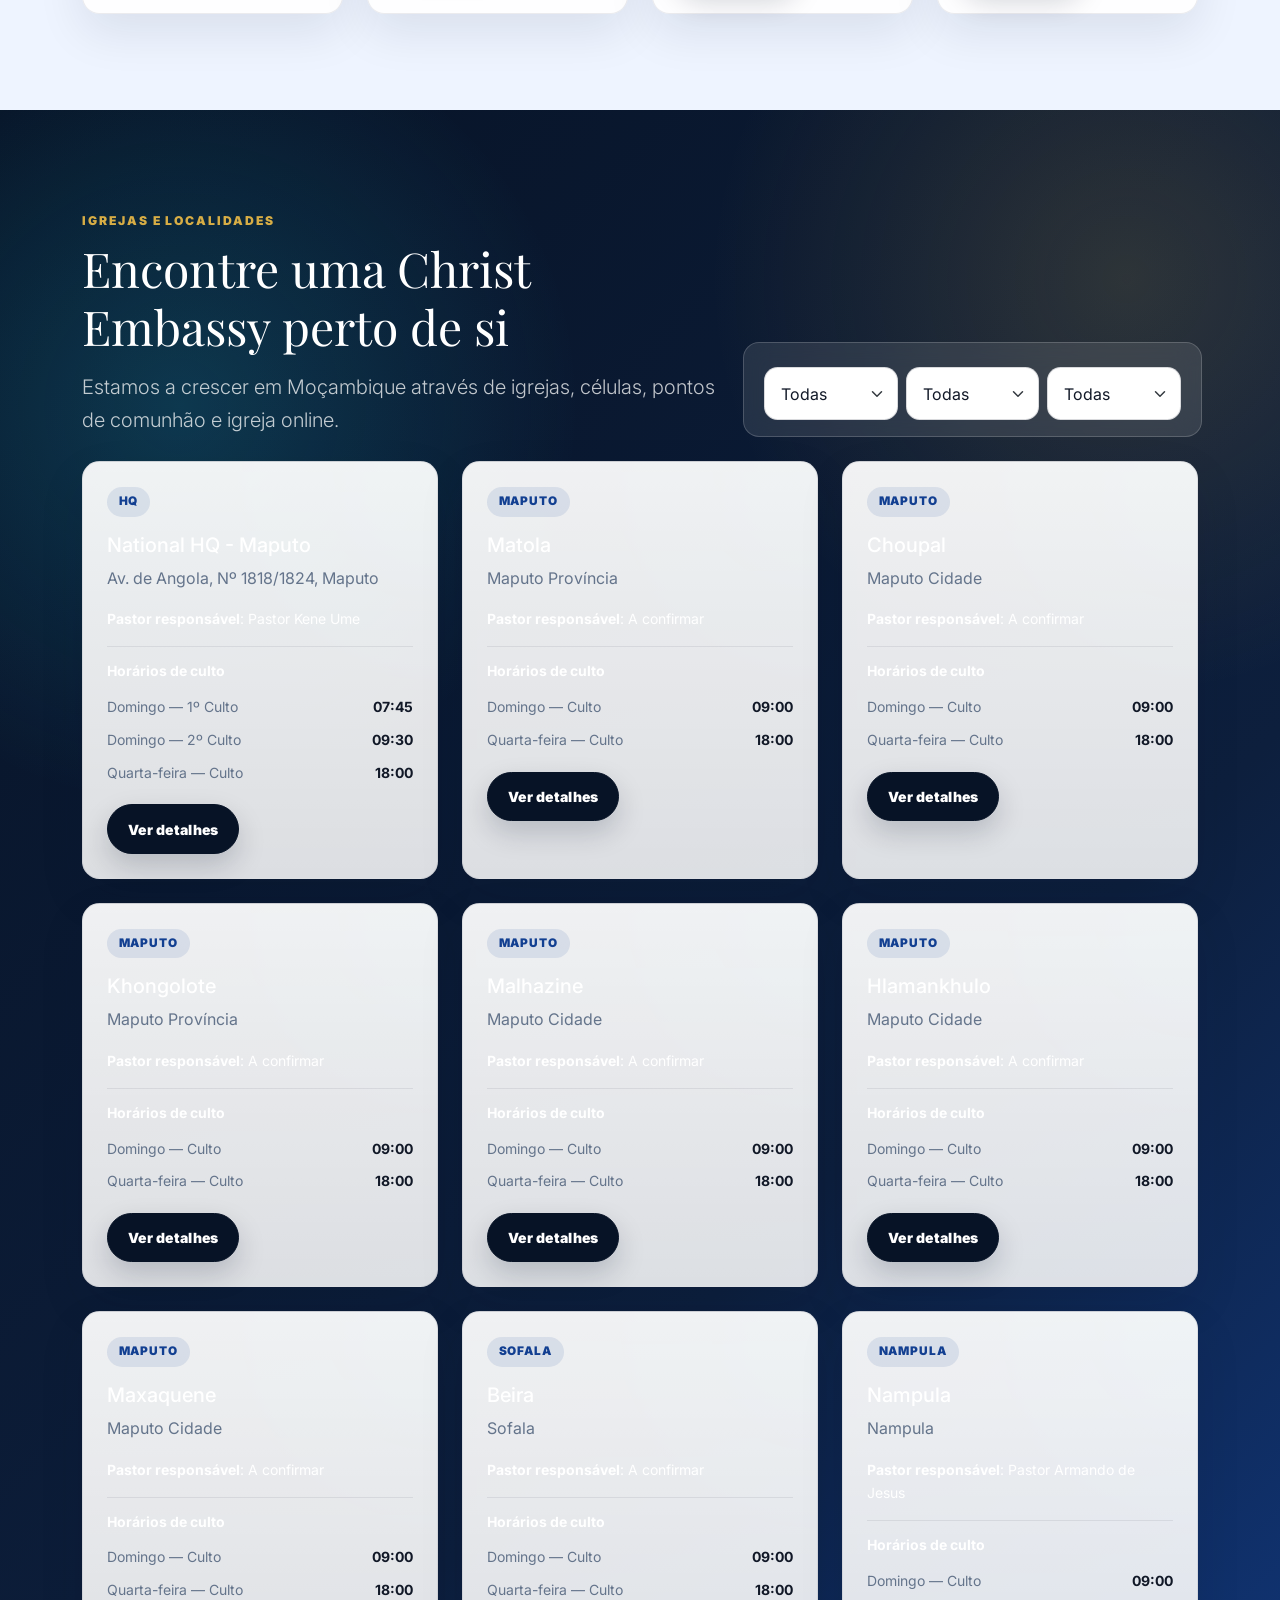
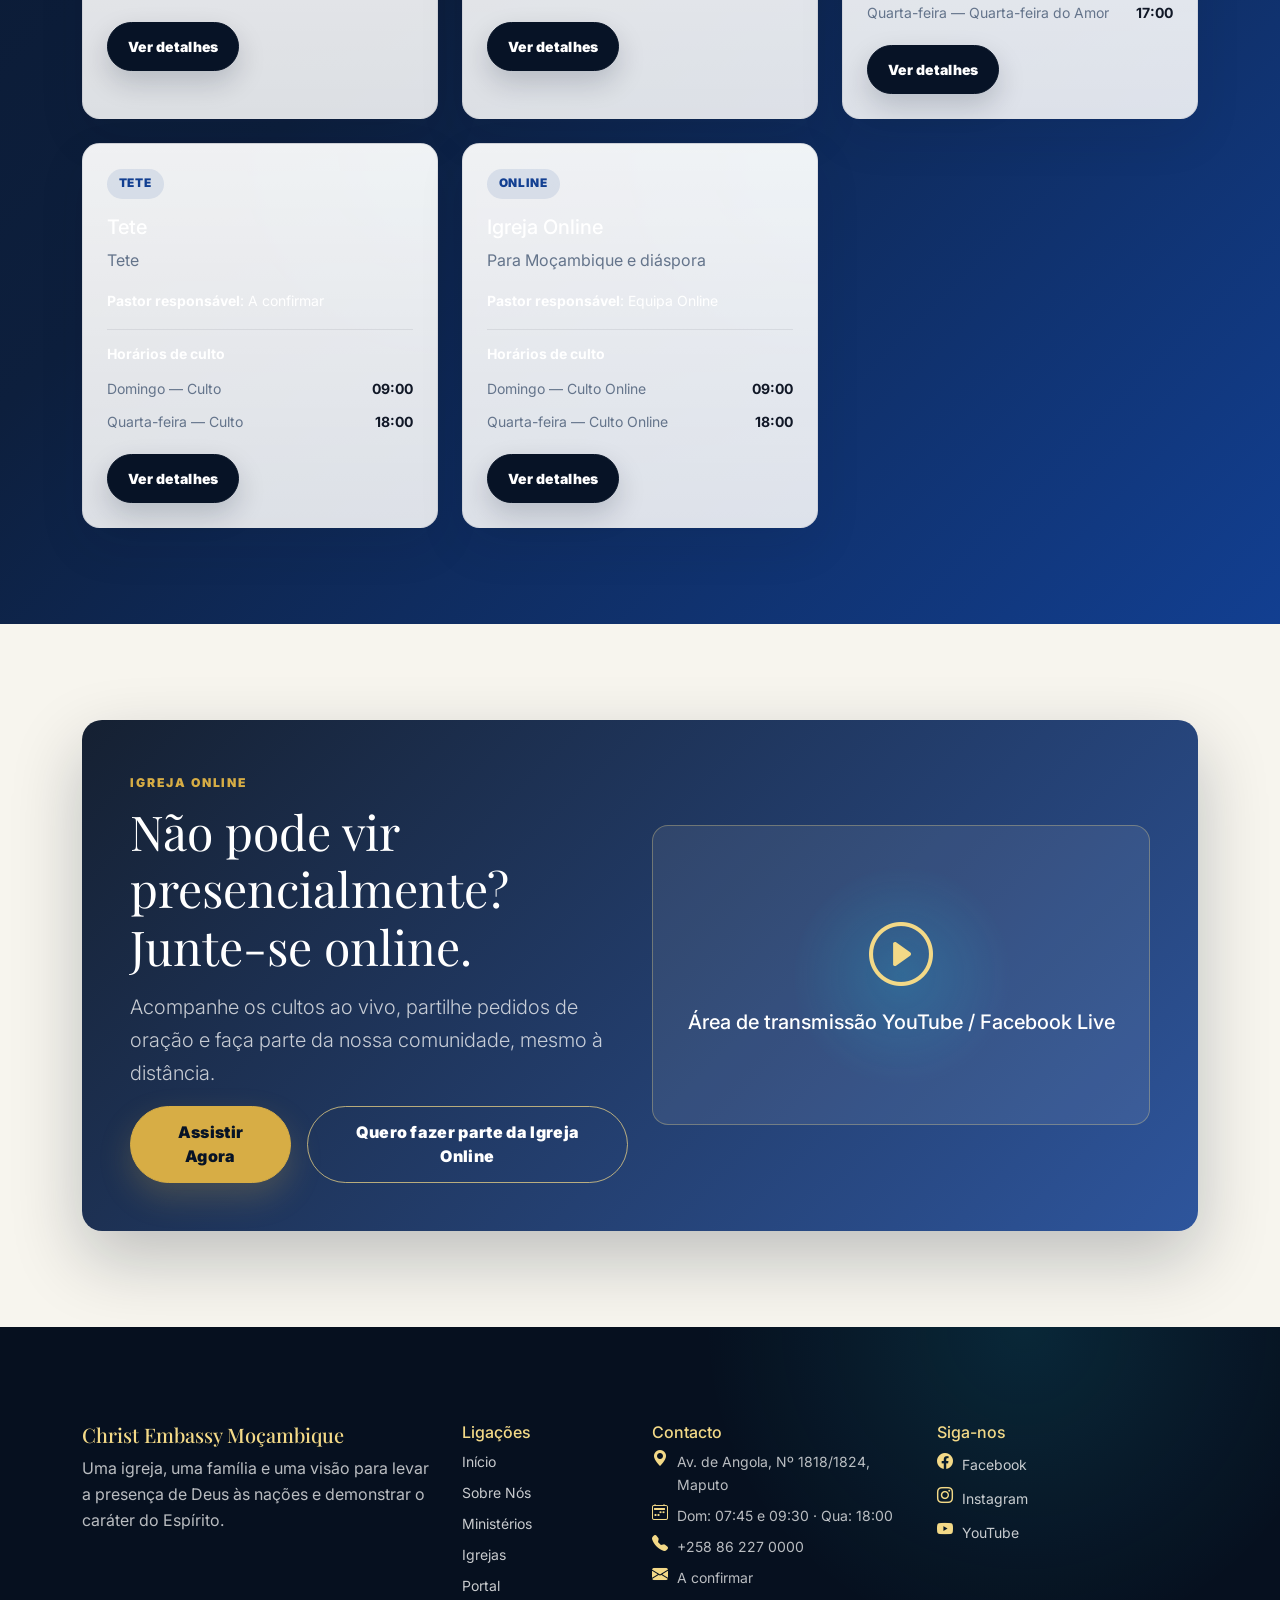
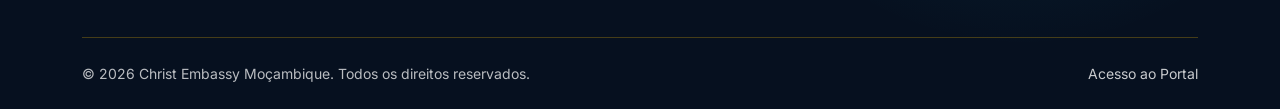
==== commit c07769d9: "Point Portal links to GitHub Pages dashboard" ====
--- a/index.html
+++ b/index.html
@@ -10,7 +10,7 @@
   <link href="https://cdn.jsdelivr.net/npm/bootstrap@5.3.8/dist/css/bootstrap.min.css" rel="stylesheet">
   <link rel="stylesheet" href="https://cdn.jsdelivr.net/npm/bootstrap-icons@1.11.3/font/bootstrap-icons.min.css">
   <link rel="icon" type="image/png" href="assets/web/logo-ce.png">
-  <link rel="stylesheet" href="css/styles.css?v=20260711-church-schedules">
+  <link rel="stylesheet" href="css/styles.css?v=20260711-style-refresh">
 </head>
 <body>
   <header class="site-header sticky-top">
@@ -26,15 +26,12 @@
         <div class="collapse navbar-collapse" id="siteNav">
           <ul class="navbar-nav ms-auto align-items-xl-center gap-xl-3">
             <li class="nav-item"><a class="nav-link" href="index.html" data-i18n="nav.home">Início</a></li>
-            <li class="nav-item"><a class="nav-link" href="sobre.html" data-i18n="nav.about">Sobre Nós</a></li>
-            <li class="nav-item"><a class="nav-link" href="ministerios.html" data-i18n="nav.ministries">Ministérios</a></li>
-            <li class="nav-item"><a class="nav-link" href="culto.html" data-i18n="nav.online">Culto Online</a></li>
-            <li class="nav-item"><a class="nav-link" href="igrejas.html" data-i18n="nav.churches">Igrejas</a></li>
+            <li class="nav-item dropdown"><a class="nav-link dropdown-toggle" href="#" id="aboutMenu" role="button" data-bs-toggle="dropdown" aria-expanded="false" data-i18n="nav.about">Sobre Nós</a><ul class="dropdown-menu" aria-labelledby="aboutMenu"><li><a class="dropdown-item" href="sobre.html" data-i18n="nav.about">Sobre Nós</a></li><li><a class="dropdown-item" href="ministerios.html" data-i18n="nav.ministries">Ministérios</a></li><li><a class="dropdown-item" href="igrejas.html" data-i18n="nav.churches">Igrejas</a></li></ul></li><li class="nav-item"><a class="nav-link" href="culto.html" data-i18n="nav.online">Culto Online</a></li>
             <li class="nav-item"><a class="nav-link" href="ofertas.html" data-i18n="nav.give">Ofertas</a></li>
             <li class="nav-item"><a class="nav-link" href="contacto.html" data-i18n="nav.contact">Contacto</a></li>
             <li class="nav-item ms-xl-2 my-3 my-xl-0"><div class="lang-switch" role="group" aria-label="Idioma"><button data-lang="pt" class="active">PT</button><button data-lang="en">EN</button><button data-lang="fr">FR</button></div></li>
             <li class="nav-item"><div class="social-links social-links-header" aria-label="Redes sociais"><a href="https://www.facebook.com/christembassymozambique" target="_blank" rel="noopener" aria-label="Facebook"><i class="bi bi-facebook"></i></a><a href="https://www.instagram.com/embaixada_de_cristo_mocambique/" target="_blank" rel="noopener" aria-label="Instagram"><i class="bi bi-instagram"></i></a><a href="https://www.youtube.com/@embaixadadecristomocambiqu6895" target="_blank" rel="noopener" aria-label="YouTube"><i class="bi bi-youtube"></i></a></div></li>
-            <li class="nav-item"><a class="btn btn-ce-outline" href="https://app.embaixada-de-cristo.obiuba.com/" target="_blank" rel="noopener" data-i18n="nav.portal">Portal</a></li>
+            <li class="nav-item"><a class="btn btn-ce-outline" href="https://salesio.github.io/ce-mozambique-dashboard/" target="_blank" rel="noopener" data-i18n="nav.portal">Portal</a></li>
           </ul>
         </div>
       </div>
@@ -109,7 +106,7 @@
                   <div class="col-md-6"><label class="form-label fw-bold" data-i18n="visitor.form.name">Nome completo</label><input class="form-control" name="full_name" type="text" required></div>
                   <div class="col-md-6"><label class="form-label fw-bold" data-i18n="visitor.form.phone">Telefone</label><input class="form-control" name="phone" type="tel" required></div>
                   <div class="col-md-6"><label class="form-label fw-bold" data-i18n="visitor.form.email">E-mail</label><input class="form-control" name="email" type="email"></div>
-                  <div class="col-md-6"><label class="form-label fw-bold" data-i18n="visitor.form.church">Igreja</label><select class="form-select" name="church_id"><option>National HQ - Maputo</option><option>Matola</option><option>Igreja Online</option></select></div>
+                  <div class="col-md-6"><label class="form-label fw-bold" data-i18n="visitor.form.church">Igreja</label><select class="form-select" name="church_id"><option>National HQ - Maputo</option><option value="Matola">Matola</option><option>Choupal</option><option>Khongolote</option><option>Malhazine</option><option>Hlamankhulo</option><option>Maxaquene</option><option>Beira</option><option>Nampula</option><option>Tete</option><option>Igreja Online</option></select></div>
                   <div class="col-md-6"><label class="form-label fw-bold" data-i18n="visitor.form.invited">Quem convidou?</label><input class="form-control" name="invited_by" type="text"></div>
                   <div class="col-md-6 d-grid align-content-end gap-2"><label class="form-check"><input class="form-check-input" type="checkbox" name="wants_foundation_school"><span class="form-check-label" data-i18n="visitor.form.foundation">Quero fazer Escola de Fundação</span></label><label class="form-check"><input class="form-check-input" type="checkbox" name="cell_interest"><span class="form-check-label" data-i18n="visitor.form.cell">Tenho interesse numa célula</span></label></div>
                   <div class="col-12 d-flex flex-column flex-sm-row align-items-sm-center gap-3"><button class="btn btn-ce-gold" type="submit" data-i18n="visitor.form.send">Guardar registo</button><p class="form-message mb-0" data-form-message hidden></p></div>
@@ -144,7 +141,7 @@
     </section>
 
     <section class="section-padding section-dark">
-      <div class="container">
+      <div class="container" data-church-grid>
         <div class="row align-items-end mb-4 g-4">
           <div class="col-lg-7">
             <span class="eyebrow" data-i18n="church.eyebrow">Igrejas e localidades</span>
@@ -153,22 +150,24 @@
           </div>
           <div class="col-lg-5">
             <div class="filter-bar row g-2">
-              <div class="col-md-4"><select class="form-select"><option data-i18n="church.filter.province">Província</option><option>Maputo</option><option>Sofala</option><option>Nampula</option><option>Tete</option></select></div>
-              <div class="col-md-4"><select class="form-select"><option data-i18n="church.filter.city">Cidade</option><option>Maputo</option><option>Matola</option><option>Beira</option></select></div>
-              <div class="col-md-4"><select class="form-select"><option data-i18n="church.filter.type">Presencial / Online</option><option data-i18n="church.inperson">Presencial</option><option data-i18n="church.online">Online</option></select></div>
+              <div class="col-md-4"><select class="form-select" data-filter-province><option value="" data-i18n="church.all">Todas</option><option value="Maputo">Maputo</option><option value="Sofala">Sofala</option><option value="Nampula">Nampula</option><option value="Tete">Tete</option><option value="Online">Online</option></select></div>
+              <div class="col-md-4"><select class="form-select" data-filter-city><option value="" data-i18n="church.all">Todas</option><option value="Maputo">Maputo</option><option value="Matola">Matola</option><option value="Beira">Beira</option><option value="Nampula">Nampula</option><option value="Tete">Tete</option><option value="Online">Online</option></select></div>
+              <div class="col-md-4"><select class="form-select" data-filter-type><option value="" data-i18n="church.all">Todas</option><option value="presencial" data-i18n="church.inperson">Presencial</option><option value="online" data-i18n="church.online">Online</option></select></div>
             </div>
           </div>
         </div>
         <div class="row g-4">
-          <div class="col-md-6 col-xl-4"><article class="location-card h-100 p-4"><span class="location-badge">HQ</span><h3 class="h5 mt-3">National HQ - Maputo</h3><p class="text-ce-muted mb-3">Av. de Angola, Nº 1818/1824, Maputo</p><p class="small mb-3"><strong data-i18n="church.pastor">Pastor responsável</strong>: Pastor Kene Ume</p><div class="location-schedule small mb-3"><strong class="d-block mb-2" data-i18n="church.services">Horários de culto</strong><div class="location-service-line"><span data-i18n="hero.day1">Domingo — 1º Culto</span><strong>07:45</strong></div><div class="location-service-line"><span data-i18n="hero.day2">Domingo — 2º Culto</span><strong>09:30</strong></div><div class="location-service-line"><span data-i18n="hero.day3">Quarta-feira — Culto</span><strong>18:00</strong></div></div><a href="contacto.html" class="btn btn-ce-dark btn-sm" data-i18n="church.visit">Ver detalhes</a></article></div>
-          <div class="col-md-6 col-xl-4"><article class="location-card h-100 p-4"><span class="location-badge">Maputo</span><h3 class="h5 mt-3">Matola</h3><p class="text-ce-muted mb-3">Maputo Província</p><p class="small mb-3"><strong data-i18n="church.pastor">Pastor responsável</strong>: A confirmar</p><div class="location-schedule small mb-3"><strong class="d-block mb-2" data-i18n="church.services">Horários de culto</strong><div class="location-service-line"><span data-i18n="church.sundayService">Domingo — Culto</span><strong>09:00</strong></div><div class="location-service-line"><span data-i18n="church.wednesdayService">Quarta-feira — Culto</span><strong>18:00</strong></div></div><a href="contacto.html" class="btn btn-ce-dark btn-sm" data-i18n="church.visit">Ver detalhes</a></article></div>
-          <div class="col-md-6 col-xl-4"><article class="location-card h-100 p-4"><span class="location-badge">Maputo</span><h3 class="h5 mt-3">Choupal</h3><p class="text-ce-muted mb-3">Maputo Cidade</p><p class="small mb-3"><strong data-i18n="church.pastor">Pastor responsável</strong>: A confirmar</p><div class="location-schedule small mb-3"><strong class="d-block mb-2" data-i18n="church.services">Horários de culto</strong><div class="location-service-line"><span data-i18n="church.sundayService">Domingo — Culto</span><strong>09:00</strong></div><div class="location-service-line"><span data-i18n="church.wednesdayService">Quarta-feira — Culto</span><strong>18:00</strong></div></div><a href="contacto.html" class="btn btn-ce-dark btn-sm" data-i18n="church.visit">Ver detalhes</a></article></div>
-          <div class="col-md-6 col-xl-4"><article class="location-card h-100 p-4"><span class="location-badge">Maputo</span><h3 class="h5 mt-3">Khongolote</h3><p class="text-ce-muted mb-3">Maputo Província</p><p class="small mb-3"><strong data-i18n="church.pastor">Pastor responsável</strong>: A confirmar</p><div class="location-schedule small mb-3"><strong class="d-block mb-2" data-i18n="church.services">Horários de culto</strong><div class="location-service-line"><span data-i18n="church.sundayService">Domingo — Culto</span><strong>09:00</strong></div><div class="location-service-line"><span data-i18n="church.wednesdayService">Quarta-feira — Culto</span><strong>18:00</strong></div></div><a href="contacto.html" class="btn btn-ce-dark btn-sm" data-i18n="church.visit">Ver detalhes</a></article></div>
-          <div class="col-md-6 col-xl-4"><article class="location-card h-100 p-4"><span class="location-badge">Maputo</span><h3 class="h5 mt-3">Malhazine</h3><p class="text-ce-muted mb-3">Maputo Cidade</p><p class="small mb-3"><strong data-i18n="church.pastor">Pastor responsável</strong>: A confirmar</p><div class="location-schedule small mb-3"><strong class="d-block mb-2" data-i18n="church.services">Horários de culto</strong><div class="location-service-line"><span data-i18n="church.sundayService">Domingo — Culto</span><strong>09:00</strong></div><div class="location-service-line"><span data-i18n="church.wednesdayService">Quarta-feira — Culto</span><strong>18:00</strong></div></div><a href="contacto.html" class="btn btn-ce-dark btn-sm" data-i18n="church.visit">Ver detalhes</a></article></div>
-          <div class="col-md-6 col-xl-4"><article class="location-card h-100 p-4"><span class="location-badge">Maputo</span><h3 class="h5 mt-3">Hlamankhulo</h3><p class="text-ce-muted mb-3">Maputo Cidade</p><p class="small mb-3"><strong data-i18n="church.pastor">Pastor responsável</strong>: A confirmar</p><div class="location-schedule small mb-3"><strong class="d-block mb-2" data-i18n="church.services">Horários de culto</strong><div class="location-service-line"><span data-i18n="church.sundayService">Domingo — Culto</span><strong>09:00</strong></div><div class="location-service-line"><span data-i18n="church.wednesdayService">Quarta-feira — Culto</span><strong>18:00</strong></div></div><a href="contacto.html" class="btn btn-ce-dark btn-sm" data-i18n="church.visit">Ver detalhes</a></article></div>
-          <div class="col-md-6 col-xl-4"><article class="location-card h-100 p-4"><span class="location-badge">Maputo</span><h3 class="h5 mt-3">Maxaquene</h3><p class="text-ce-muted mb-3">Maputo Cidade</p><p class="small mb-3"><strong data-i18n="church.pastor">Pastor responsável</strong>: A confirmar</p><div class="location-schedule small mb-3"><strong class="d-block mb-2" data-i18n="church.services">Horários de culto</strong><div class="location-service-line"><span data-i18n="church.sundayService">Domingo — Culto</span><strong>09:00</strong></div><div class="location-service-line"><span data-i18n="church.wednesdayService">Quarta-feira — Culto</span><strong>18:00</strong></div></div><a href="contacto.html" class="btn btn-ce-dark btn-sm" data-i18n="church.visit">Ver detalhes</a></article></div>
-          <div class="col-md-6 col-xl-4"><article class="location-card h-100 p-4"><span class="location-badge">Sofala</span><h3 class="h5 mt-3">Beira</h3><p class="text-ce-muted mb-3">Sofala</p><p class="small mb-3"><strong data-i18n="church.pastor">Pastor responsável</strong>: A confirmar</p><div class="location-schedule small mb-3"><strong class="d-block mb-2" data-i18n="church.services">Horários de culto</strong><div class="location-service-line"><span data-i18n="church.sundayService">Domingo — Culto</span><strong>09:00</strong></div><div class="location-service-line"><span data-i18n="church.wednesdayService">Quarta-feira — Culto</span><strong>18:00</strong></div></div><a href="contacto.html" class="btn btn-ce-dark btn-sm" data-i18n="church.visit">Ver detalhes</a></article></div>
-          <div class="col-md-6 col-xl-4"><article class="location-card h-100 p-4"><span class="location-badge">Online</span><h3 class="h5 mt-3">Igreja Online</h3><p class="text-ce-muted mb-3">Para Moçambique e diáspora</p><p class="small mb-3"><strong data-i18n="church.pastor">Pastor responsável</strong>: Equipa Online</p><div class="location-schedule small mb-3"><strong class="d-block mb-2" data-i18n="church.services">Horários de culto</strong><div class="location-service-line"><span data-i18n="church.sundayOnline">Domingo — Culto Online</span><strong>09:00</strong></div><div class="location-service-line"><span data-i18n="church.wednesdayOnline">Quarta-feira — Culto Online</span><strong>18:00</strong></div></div><a href="culto.html" class="btn btn-ce-dark btn-sm" data-i18n="church.visit">Ver detalhes</a></article></div>
+          <div class="col-md-6 col-xl-4" data-church-col><article class="location-card h-100 p-4" data-church-card data-province="Maputo" data-city="Maputo" data-type="presencial"><span class="location-badge">HQ</span><h3 class="h5 mt-3">National HQ - Maputo</h3><p class="text-ce-muted mb-3">Av. de Angola, Nº 1818/1824, Maputo</p><p class="small mb-3"><strong data-i18n="church.pastor">Pastor responsável</strong>: Pastor Kene Ume</p><div class="location-schedule small mb-3"><strong class="d-block mb-2" data-i18n="church.services">Horários de culto</strong><div class="location-service-line"><span data-i18n="hero.day1">Domingo — 1º Culto</span><strong>07:45</strong></div><div class="location-service-line"><span data-i18n="hero.day2">Domingo — 2º Culto</span><strong>09:30</strong></div><div class="location-service-line"><span data-i18n="hero.day3">Quarta-feira — Culto</span><strong>18:00</strong></div></div><a href="contacto.html" class="btn btn-ce-dark btn-sm" data-i18n="church.visit">Ver detalhes</a></article></div>
+          <div class="col-md-6 col-xl-4" data-church-col><article class="location-card h-100 p-4" data-church-card data-province="Maputo" data-city="Matola" data-type="presencial"><span class="location-badge">Maputo</span><h3 class="h5 mt-3">Matola</h3><p class="text-ce-muted mb-3">Maputo Província</p><p class="small mb-3"><strong data-i18n="church.pastor">Pastor responsável</strong>: A confirmar</p><div class="location-schedule small mb-3"><strong class="d-block mb-2" data-i18n="church.services">Horários de culto</strong><div class="location-service-line"><span data-i18n="church.sundayService">Domingo — Culto</span><strong>09:00</strong></div><div class="location-service-line"><span data-i18n="church.wednesdayService">Quarta-feira — Culto</span><strong>18:00</strong></div></div><a href="contacto.html" class="btn btn-ce-dark btn-sm" data-i18n="church.visit">Ver detalhes</a></article></div>
+          <div class="col-md-6 col-xl-4" data-church-col><article class="location-card h-100 p-4" data-church-card data-province="Maputo" data-city="Maputo" data-type="presencial"><span class="location-badge">Maputo</span><h3 class="h5 mt-3">Choupal</h3><p class="text-ce-muted mb-3">Maputo Cidade</p><p class="small mb-3"><strong data-i18n="church.pastor">Pastor responsável</strong>: A confirmar</p><div class="location-schedule small mb-3"><strong class="d-block mb-2" data-i18n="church.services">Horários de culto</strong><div class="location-service-line"><span data-i18n="church.sundayService">Domingo — Culto</span><strong>09:00</strong></div><div class="location-service-line"><span data-i18n="church.wednesdayService">Quarta-feira — Culto</span><strong>18:00</strong></div></div><a href="contacto.html" class="btn btn-ce-dark btn-sm" data-i18n="church.visit">Ver detalhes</a></article></div>
+          <div class="col-md-6 col-xl-4" data-church-col><article class="location-card h-100 p-4" data-church-card data-province="Maputo" data-city="Matola" data-type="presencial"><span class="location-badge">Maputo</span><h3 class="h5 mt-3">Khongolote</h3><p class="text-ce-muted mb-3">Maputo Província</p><p class="small mb-3"><strong data-i18n="church.pastor">Pastor responsável</strong>: A confirmar</p><div class="location-schedule small mb-3"><strong class="d-block mb-2" data-i18n="church.services">Horários de culto</strong><div class="location-service-line"><span data-i18n="church.sundayService">Domingo — Culto</span><strong>09:00</strong></div><div class="location-service-line"><span data-i18n="church.wednesdayService">Quarta-feira — Culto</span><strong>18:00</strong></div></div><a href="contacto.html" class="btn btn-ce-dark btn-sm" data-i18n="church.visit">Ver detalhes</a></article></div>
+          <div class="col-md-6 col-xl-4" data-church-col><article class="location-card h-100 p-4" data-church-card data-province="Maputo" data-city="Maputo" data-type="presencial"><span class="location-badge">Maputo</span><h3 class="h5 mt-3">Malhazine</h3><p class="text-ce-muted mb-3">Maputo Cidade</p><p class="small mb-3"><strong data-i18n="church.pastor">Pastor responsável</strong>: A confirmar</p><div class="location-schedule small mb-3"><strong class="d-block mb-2" data-i18n="church.services">Horários de culto</strong><div class="location-service-line"><span data-i18n="church.sundayService">Domingo — Culto</span><strong>09:00</strong></div><div class="location-service-line"><span data-i18n="church.wednesdayService">Quarta-feira — Culto</span><strong>18:00</strong></div></div><a href="contacto.html" class="btn btn-ce-dark btn-sm" data-i18n="church.visit">Ver detalhes</a></article></div>
+          <div class="col-md-6 col-xl-4" data-church-col><article class="location-card h-100 p-4" data-church-card data-province="Maputo" data-city="Maputo" data-type="presencial"><span class="location-badge">Maputo</span><h3 class="h5 mt-3">Hlamankhulo</h3><p class="text-ce-muted mb-3">Maputo Cidade</p><p class="small mb-3"><strong data-i18n="church.pastor">Pastor responsável</strong>: A confirmar</p><div class="location-schedule small mb-3"><strong class="d-block mb-2" data-i18n="church.services">Horários de culto</strong><div class="location-service-line"><span data-i18n="church.sundayService">Domingo — Culto</span><strong>09:00</strong></div><div class="location-service-line"><span data-i18n="church.wednesdayService">Quarta-feira — Culto</span><strong>18:00</strong></div></div><a href="contacto.html" class="btn btn-ce-dark btn-sm" data-i18n="church.visit">Ver detalhes</a></article></div>
+          <div class="col-md-6 col-xl-4" data-church-col><article class="location-card h-100 p-4" data-church-card data-province="Maputo" data-city="Maputo" data-type="presencial"><span class="location-badge">Maputo</span><h3 class="h5 mt-3">Maxaquene</h3><p class="text-ce-muted mb-3">Maputo Cidade</p><p class="small mb-3"><strong data-i18n="church.pastor">Pastor responsável</strong>: A confirmar</p><div class="location-schedule small mb-3"><strong class="d-block mb-2" data-i18n="church.services">Horários de culto</strong><div class="location-service-line"><span data-i18n="church.sundayService">Domingo — Culto</span><strong>09:00</strong></div><div class="location-service-line"><span data-i18n="church.wednesdayService">Quarta-feira — Culto</span><strong>18:00</strong></div></div><a href="contacto.html" class="btn btn-ce-dark btn-sm" data-i18n="church.visit">Ver detalhes</a></article></div>
+          <div class="col-md-6 col-xl-4" data-church-col><article class="location-card h-100 p-4" data-church-card data-province="Sofala" data-city="Beira" data-type="presencial"><span class="location-badge">Sofala</span><h3 class="h5 mt-3">Beira</h3><p class="text-ce-muted mb-3">Sofala</p><p class="small mb-3"><strong data-i18n="church.pastor">Pastor responsável</strong>: A confirmar</p><div class="location-schedule small mb-3"><strong class="d-block mb-2" data-i18n="church.services">Horários de culto</strong><div class="location-service-line"><span data-i18n="church.sundayService">Domingo — Culto</span><strong>09:00</strong></div><div class="location-service-line"><span data-i18n="church.wednesdayService">Quarta-feira — Culto</span><strong>18:00</strong></div></div><a href="contacto.html" class="btn btn-ce-dark btn-sm" data-i18n="church.visit">Ver detalhes</a></article></div>
+          <div class="col-md-6 col-xl-4" data-church-col><article class="location-card h-100 p-4" data-church-card data-province="Nampula" data-city="Nampula" data-type="presencial"><span class="location-badge">Nampula</span><h3 class="h5 mt-3">Nampula</h3><p class="text-ce-muted mb-3">Nampula</p><p class="small mb-3"><strong data-i18n="church.pastor">Pastor responsável</strong>: Pastor Armando de Jesus</p><div class="location-schedule small mb-3"><strong class="d-block mb-2" data-i18n="church.services">Horários de culto</strong><div class="location-service-line"><span data-i18n="church.sundayService">Domingo — Culto</span><strong>09:00</strong></div><div class="location-service-line"><span data-i18n="church.wednesdayLove">Quarta-feira — Quarta-feira do Amor</span><strong>17:00</strong></div></div><a href="contacto.html" class="btn btn-ce-dark btn-sm" data-i18n="church.visit">Ver detalhes</a></article></div>
+          <div class="col-md-6 col-xl-4" data-church-col><article class="location-card h-100 p-4" data-church-card data-province="Tete" data-city="Tete" data-type="presencial"><span class="location-badge">Tete</span><h3 class="h5 mt-3">Tete</h3><p class="text-ce-muted mb-3">Tete</p><p class="small mb-3"><strong data-i18n="church.pastor">Pastor responsável</strong>: A confirmar</p><div class="location-schedule small mb-3"><strong class="d-block mb-2" data-i18n="church.services">Horários de culto</strong><div class="location-service-line"><span data-i18n="church.sundayService">Domingo — Culto</span><strong>09:00</strong></div><div class="location-service-line"><span data-i18n="church.wednesdayService">Quarta-feira — Culto</span><strong>18:00</strong></div></div><a href="contacto.html" class="btn btn-ce-dark btn-sm" data-i18n="church.visit">Ver detalhes</a></article></div>
+          <div class="col-md-6 col-xl-4" data-church-col><article class="location-card h-100 p-4" data-church-card data-province="Online" data-city="Online" data-type="online"><span class="location-badge">Online</span><h3 class="h5 mt-3">Igreja Online</h3><p class="text-ce-muted mb-3">Para Moçambique e diáspora</p><p class="small mb-3"><strong data-i18n="church.pastor">Pastor responsável</strong>: Equipa Online</p><div class="location-schedule small mb-3"><strong class="d-block mb-2" data-i18n="church.services">Horários de culto</strong><div class="location-service-line"><span data-i18n="church.sundayOnline">Domingo — Culto Online</span><strong>09:00</strong></div><div class="location-service-line"><span data-i18n="church.wednesdayOnline">Quarta-feira — Culto Online</span><strong>18:00</strong></div></div><a href="culto.html" class="btn btn-ce-dark btn-sm" data-i18n="church.visit">Ver detalhes</a></article></div>
         </div>
       </div>
     </section>
@@ -198,18 +197,19 @@
     <div class="container">
       <div class="row g-4 pb-4">
         <div class="col-lg-4"><h2 class="h5" data-i18n="foot.about">Christ Embassy Moçambique</h2><p class="mb-0" data-i18n="foot.aboutText">Uma igreja, uma família e uma visão para levar a presença de Deus às nações e demonstrar o caráter do Espírito.</p></div>
-        <div class="col-6 col-lg-2"><h3 class="h6" data-i18n="foot.links">Ligações</h3><ul class="list-unstyled small d-grid gap-2"><li><a href="index.html" data-i18n="nav.home">Início</a></li><li><a href="sobre.html" data-i18n="nav.about">Sobre Nós</a></li><li><a href="ministerios.html" data-i18n="nav.ministries">Ministérios</a></li><li><a href="igrejas.html" data-i18n="nav.churches">Igrejas</a></li><li><a href="https://app.embaixada-de-cristo.obiuba.com/" target="_blank" rel="noopener" data-i18n="nav.portal">Portal</a></li></ul></div>
+        <div class="col-6 col-lg-2"><h3 class="h6" data-i18n="foot.links">Ligações</h3><ul class="list-unstyled small d-grid gap-2"><li><a href="index.html" data-i18n="nav.home">Início</a></li><li><a href="sobre.html" data-i18n="nav.about">Sobre Nós</a></li><li><a href="ministerios.html" data-i18n="nav.ministries">Ministérios</a></li><li><a href="igrejas.html" data-i18n="nav.churches">Igrejas</a></li><li><a href="https://salesio.github.io/ce-mozambique-dashboard/" target="_blank" rel="noopener" data-i18n="nav.portal">Portal</a></li></ul></div>
         <div class="col-6 col-lg-3"><h3 class="h6" data-i18n="foot.contact">Contacto</h3><ul class="list-unstyled small d-grid gap-2"><li class="icon-line"><i class="bi bi-geo-alt-fill"></i><span data-i18n="foot.addr">Av. de Angola, Nº 1818/1824, Maputo</span></li><li class="icon-line"><i class="bi bi-calendar2-week"></i><span data-i18n="foot.services">Dom: 07:45 e 09:30 · Qua: 18:00</span></li><li class="icon-line"><i class="bi bi-telephone-fill"></i><span>+258 86 227 0000</span></li><li class="icon-line"><i class="bi bi-envelope-fill"></i><span data-i18n="foot.email.note">A confirmar</span></li></ul></div>
         <div class="col-lg-3"><h3 class="h6" data-i18n="foot.follow">Siga-nos</h3><ul class="list-unstyled small d-grid gap-2"><li><a class="icon-line" href="https://www.facebook.com/christembassymozambique" target="_blank" rel="noopener"><i class="bi bi-facebook"></i><span>Facebook</span></a></li><li><a class="icon-line" href="https://www.instagram.com/embaixada_de_cristo_mocambique/" target="_blank" rel="noopener"><i class="bi bi-instagram"></i><span>Instagram</span></a></li><li><a class="icon-line" href="https://www.youtube.com/@embaixadadecristomocambiqu6895" target="_blank" rel="noopener"><i class="bi bi-youtube"></i><span>YouTube</span></a></li></ul></div>
       </div>
       <div class="border-top border-warning border-opacity-25 pt-4 d-flex flex-column flex-md-row justify-content-between gap-2 small">
         <span>&copy; 2026 Christ Embassy Moçambique. <span data-i18n="foot.rights">Todos os direitos reservados.</span></span>
-        <a href="https://app.embaixada-de-cristo.obiuba.com/" target="_blank" rel="noopener" data-i18n="nav.portal2">Acesso ao Portal</a>
+        <a href="https://salesio.github.io/ce-mozambique-dashboard/" target="_blank" rel="noopener" data-i18n="nav.portal2">Acesso ao Portal</a>
       </div>
     </div>
   </footer>
 
   <script src="https://cdn.jsdelivr.net/npm/bootstrap@5.3.8/dist/js/bootstrap.bundle.min.js"></script>
-  <script src="js/i18n.js?v=20260711-church-schedules"></script>
+  <script src="js/i18n.js?v=20260711-style-refresh"></script>
+  <script src="js/site.js?v=20260711-style-refresh"></script>
 </body>
 </html>
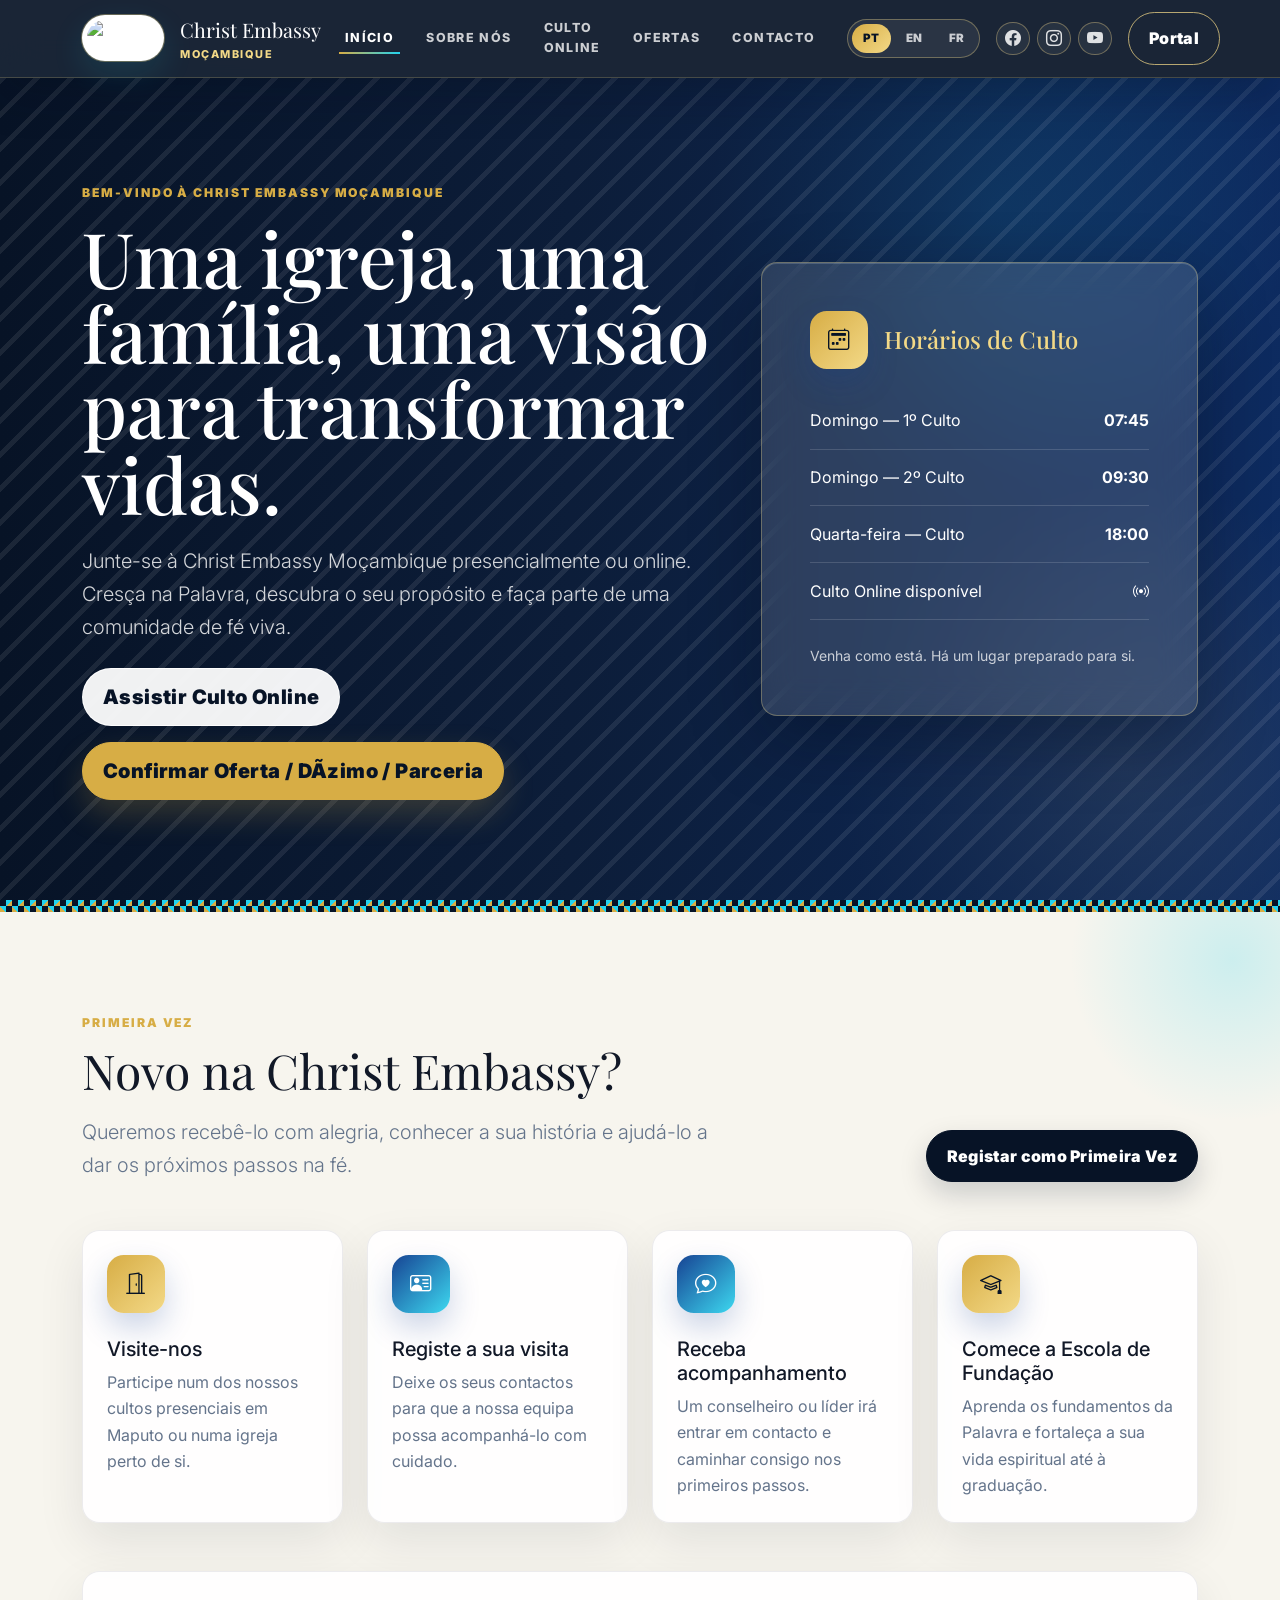
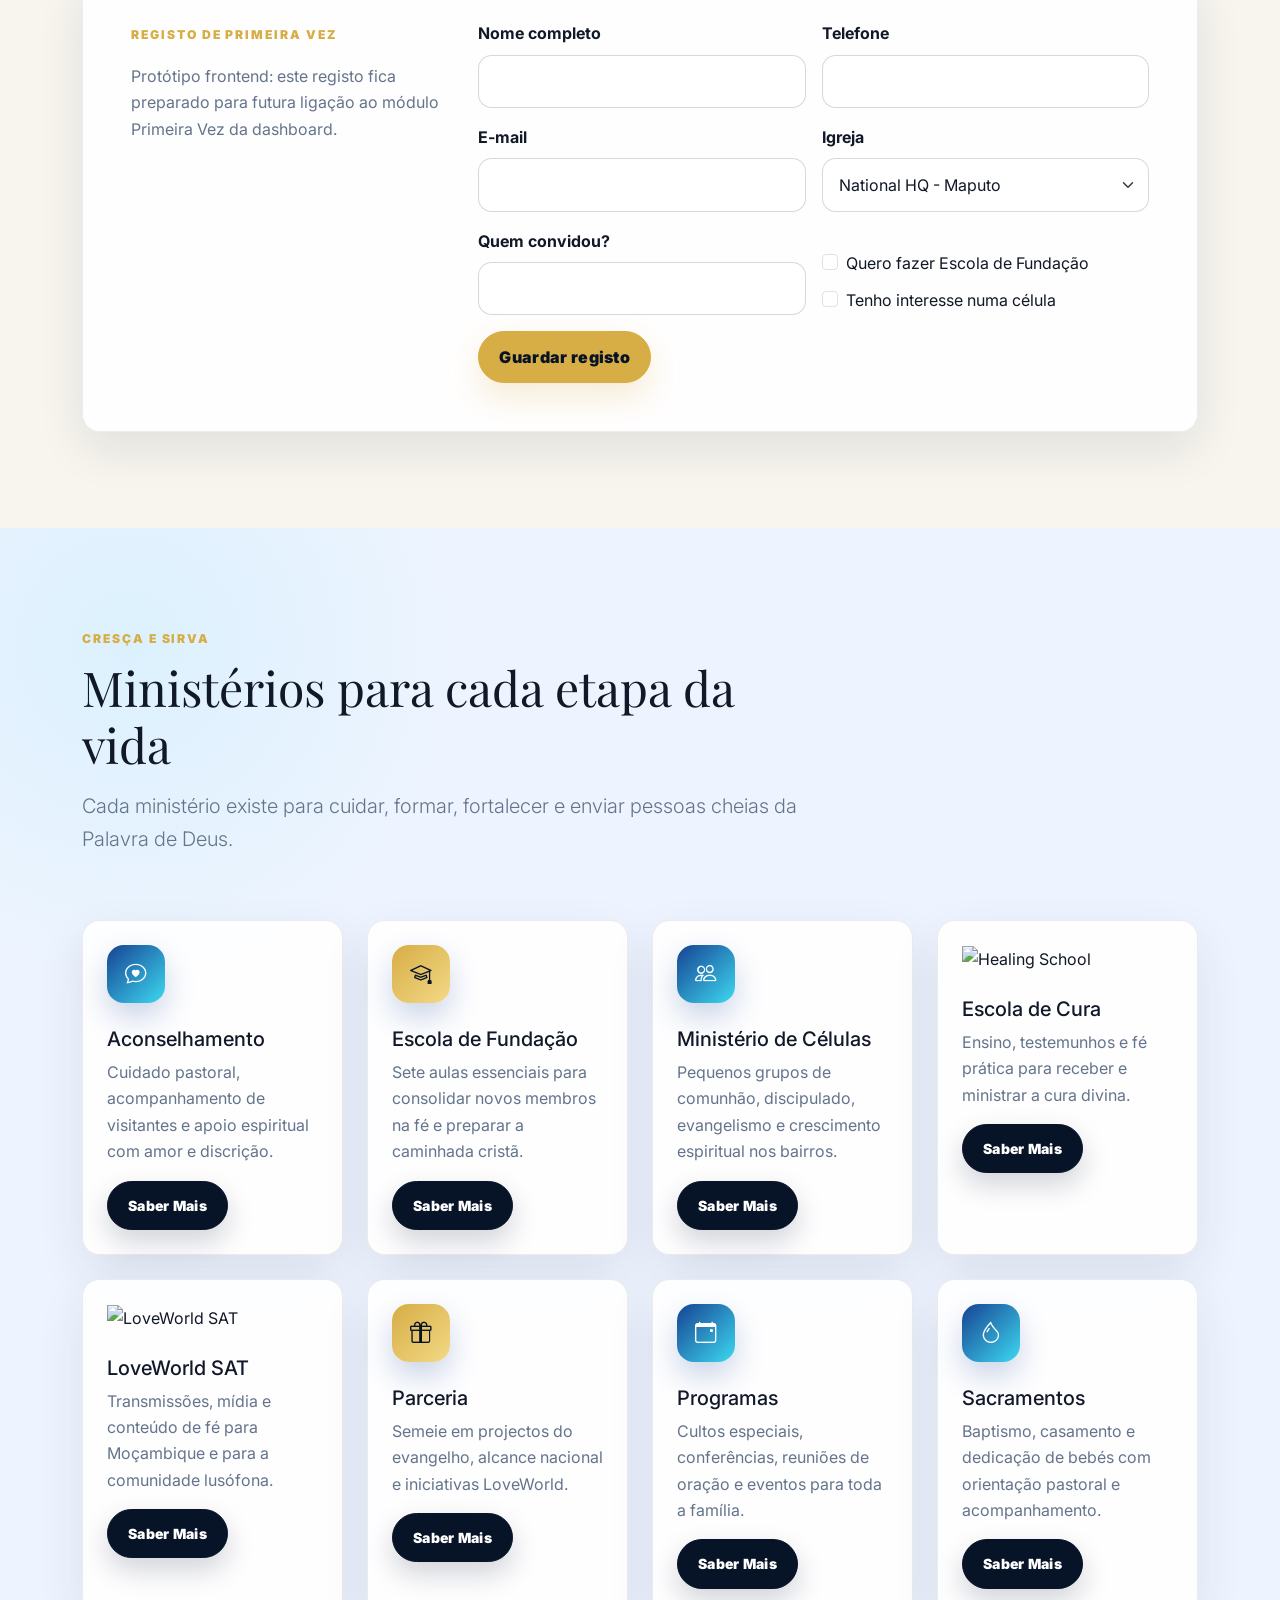
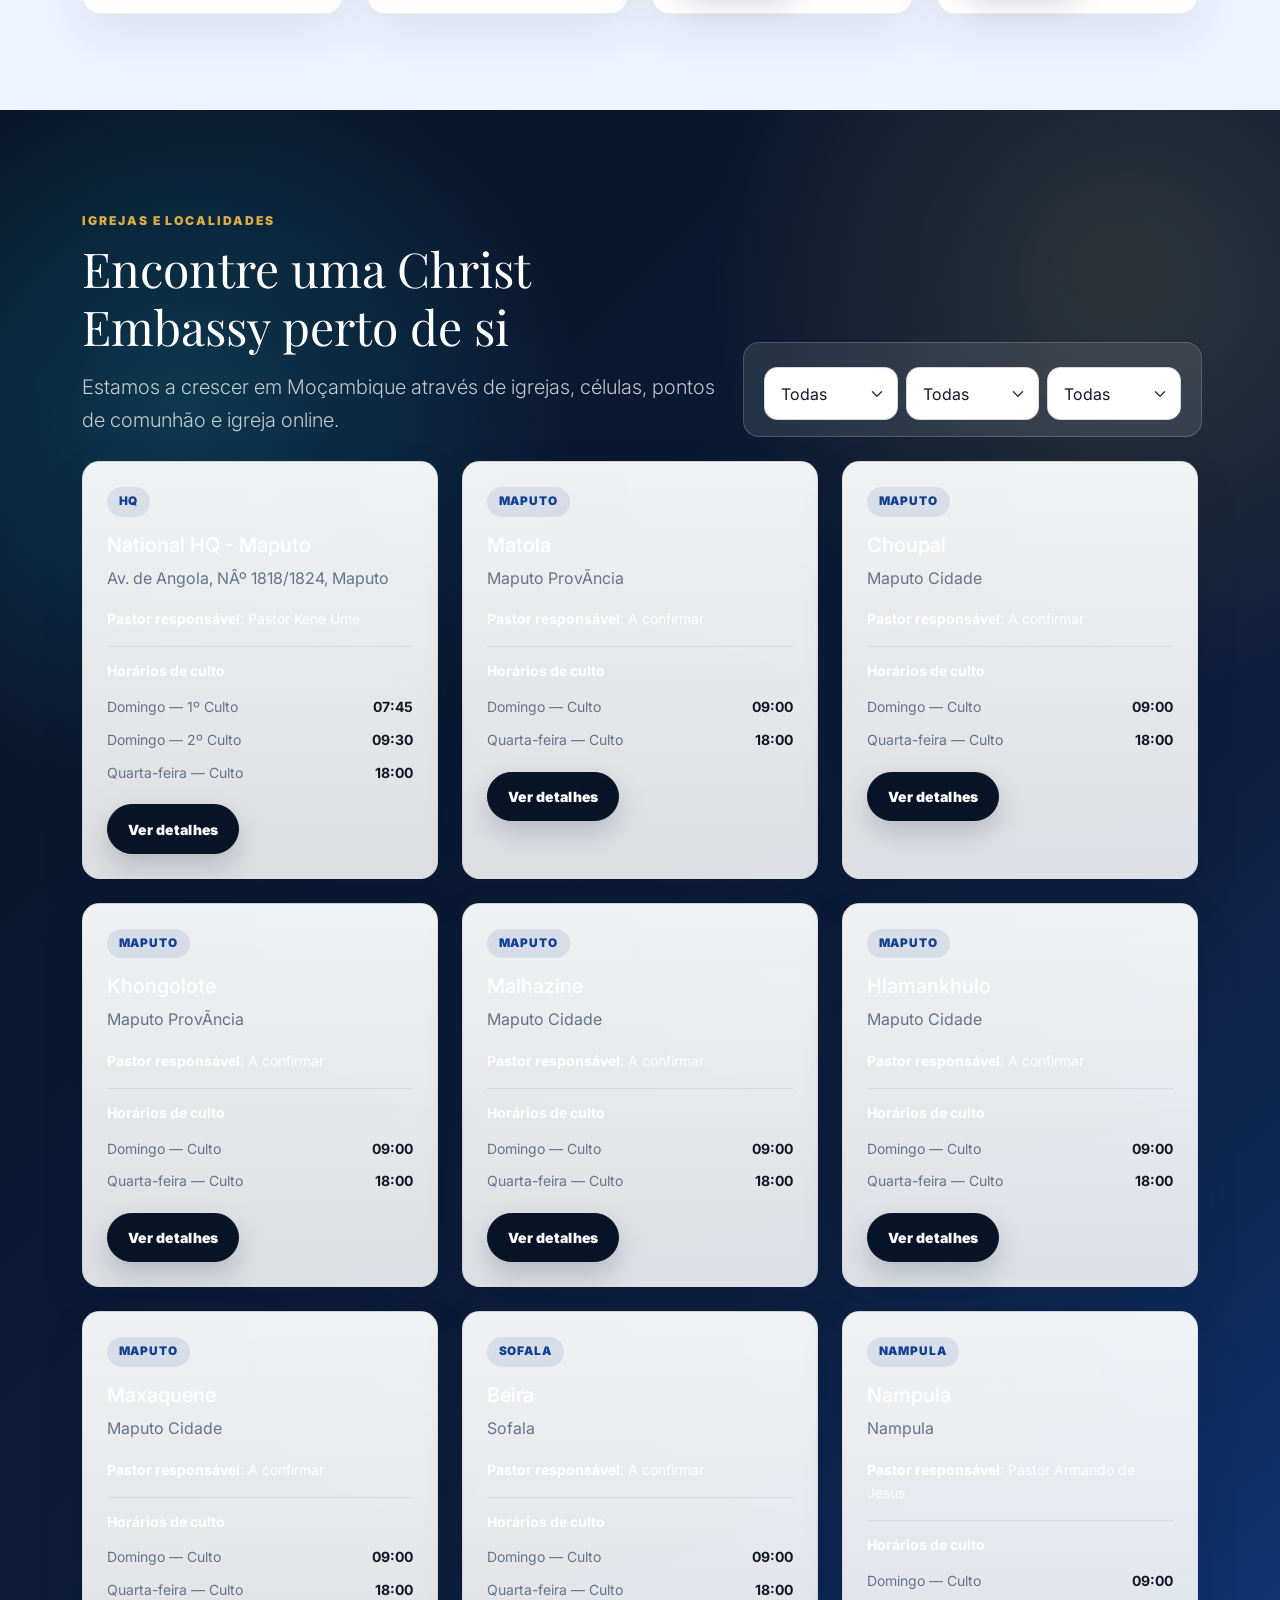
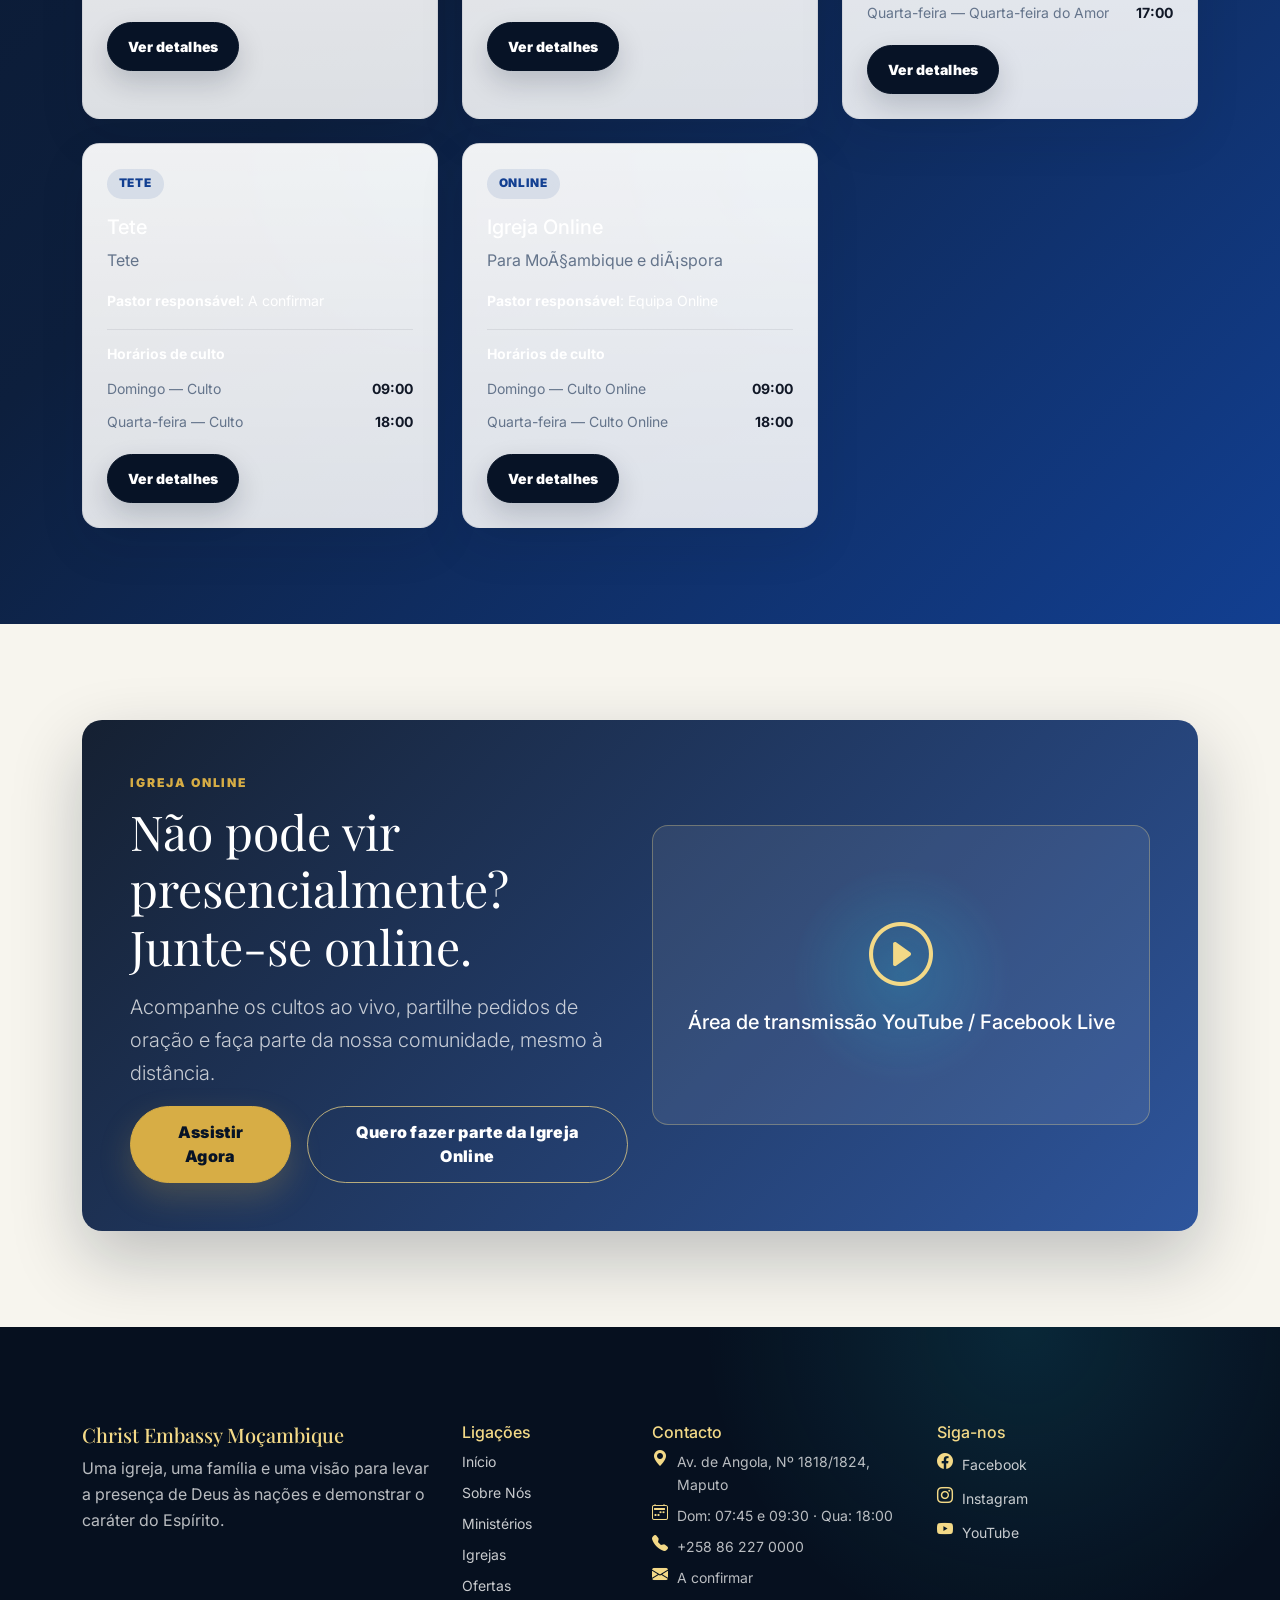
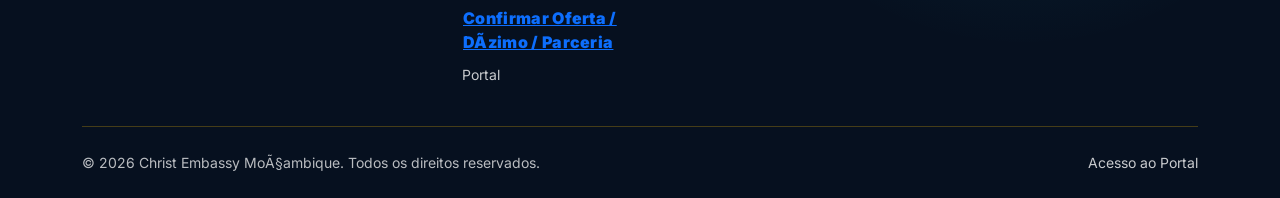
==== commit a5a18f79: "Update portal link to operations portal" ====
--- a/index.html
+++ b/index.html
@@ -3,35 +3,36 @@
 <head>
   <meta charset="UTF-8">
   <meta name="viewport" content="width=device-width, initial-scale=1.0">
-  <title>Christ Embassy Moçambique | Uma igreja, uma família</title>
-  <meta name="description" content="Christ Embassy Moçambique, uma comunidade de fé viva para Moçambique e para a comunidade lusófona.">
+  <title>Christ Embassy MoÃ§ambique | Uma igreja, uma famÃ­lia</title>
+  <meta name="description" content="Christ Embassy MoÃ§ambique, uma comunidade de fÃ© viva para MoÃ§ambique e para a comunidade lusÃ³fona.">
   <link rel="preconnect" href="https://fonts.googleapis.com">
   <link href="https://fonts.googleapis.com/css2?family=Inter:wght@400;500;600;700;800;900&family=Playfair+Display:wght@600;700;800&display=swap" rel="stylesheet">
   <link href="https://cdn.jsdelivr.net/npm/bootstrap@5.3.8/dist/css/bootstrap.min.css" rel="stylesheet">
   <link rel="stylesheet" href="https://cdn.jsdelivr.net/npm/bootstrap-icons@1.11.3/font/bootstrap-icons.min.css">
   <link rel="icon" type="image/png" href="assets/web/logo-ce.png">
-  <link rel="stylesheet" href="css/styles.css?v=20260711-style-refresh">
+  <link rel="stylesheet" href="css/styles.css?v=20260711-giving-form">
+  <link rel="stylesheet" href="css/giving-modal.css?v=20260711-giving-form">
 </head>
 <body>
   <header class="site-header sticky-top">
     <nav class="navbar navbar-expand-xl navbar-dark">
       <div class="container">
         <a class="navbar-brand d-flex align-items-center gap-3" href="index.html">
-          <img class="brand-logo" src="assets/web/logo-ce.png" alt="Embaixada de Cristo Moçambique">
-          <span>Christ Embassy<small class="brand-kicker" data-i18n="brand.tag">Moçambique</small></span>
+          <img class="brand-logo" src="assets/web/logo-ce.png" alt="Embaixada de Cristo MoÃ§ambique">
+          <span>Christ Embassy<small class="brand-kicker" data-i18n="brand.tag">MoÃ§ambique</small></span>
         </a>
         <button class="navbar-toggler" type="button" data-bs-toggle="collapse" data-bs-target="#siteNav" aria-controls="siteNav" aria-expanded="false" aria-label="Abrir menu">
           <span class="navbar-toggler-icon"></span>
         </button>
         <div class="collapse navbar-collapse" id="siteNav">
           <ul class="navbar-nav ms-auto align-items-xl-center gap-xl-3">
-            <li class="nav-item"><a class="nav-link" href="index.html" data-i18n="nav.home">Início</a></li>
-            <li class="nav-item dropdown"><a class="nav-link dropdown-toggle" href="#" id="aboutMenu" role="button" data-bs-toggle="dropdown" aria-expanded="false" data-i18n="nav.about">Sobre Nós</a><ul class="dropdown-menu" aria-labelledby="aboutMenu"><li><a class="dropdown-item" href="sobre.html" data-i18n="nav.about">Sobre Nós</a></li><li><a class="dropdown-item" href="ministerios.html" data-i18n="nav.ministries">Ministérios</a></li><li><a class="dropdown-item" href="igrejas.html" data-i18n="nav.churches">Igrejas</a></li></ul></li><li class="nav-item"><a class="nav-link" href="culto.html" data-i18n="nav.online">Culto Online</a></li>
+            <li class="nav-item"><a class="nav-link" href="index.html" data-i18n="nav.home">InÃ­cio</a></li>
+            <li class="nav-item dropdown"><a class="nav-link dropdown-toggle" href="#" id="aboutMenu" role="button" data-bs-toggle="dropdown" aria-expanded="false" data-i18n="nav.about">Sobre NÃ³s</a><ul class="dropdown-menu" aria-labelledby="aboutMenu"><li><a class="dropdown-item" href="sobre.html" data-i18n="nav.about">Sobre NÃ³s</a></li><li><a class="dropdown-item" href="ministerios.html" data-i18n="nav.ministries">MinistÃ©rios</a></li><li><a class="dropdown-item" href="igrejas.html" data-i18n="nav.churches">Igrejas</a></li></ul></li><li class="nav-item"><a class="nav-link" href="culto.html" data-i18n="nav.online">Culto Online</a></li>
             <li class="nav-item"><a class="nav-link" href="ofertas.html" data-i18n="nav.give">Ofertas</a></li>
             <li class="nav-item"><a class="nav-link" href="contacto.html" data-i18n="nav.contact">Contacto</a></li>
             <li class="nav-item ms-xl-2 my-3 my-xl-0"><div class="lang-switch" role="group" aria-label="Idioma"><button data-lang="pt" class="active">PT</button><button data-lang="en">EN</button><button data-lang="fr">FR</button></div></li>
             <li class="nav-item"><div class="social-links social-links-header" aria-label="Redes sociais"><a href="https://www.facebook.com/christembassymozambique" target="_blank" rel="noopener" aria-label="Facebook"><i class="bi bi-facebook"></i></a><a href="https://www.instagram.com/embaixada_de_cristo_mocambique/" target="_blank" rel="noopener" aria-label="Instagram"><i class="bi bi-instagram"></i></a><a href="https://www.youtube.com/@embaixadadecristomocambiqu6895" target="_blank" rel="noopener" aria-label="YouTube"><i class="bi bi-youtube"></i></a></div></li>
-            <li class="nav-item"><a class="btn btn-ce-outline" href="https://salesio.github.io/ce-mozambique-dashboard/" target="_blank" rel="noopener" data-i18n="nav.portal">Portal</a></li>
+            <li class="nav-item"><a class="btn btn-ce-outline" href="https://salesio.github.io/ce-operations-portal/" target="_blank" rel="noopener" data-i18n="nav.portal">Portal</a></li>
           </ul>
         </div>
       </div>
@@ -48,26 +49,25 @@
       <div class="container py-5">
         <div class="row align-items-center g-5">
           <div class="col-xl-7">
-            <span class="eyebrow" data-i18n="hero.eyebrow">Bem-vindo à Christ Embassy Moçambique</span>
-            <h1 class="hero-title mt-3 mb-4" data-i18n="hero.title">Uma igreja, uma família, uma visão para transformar vidas.</h1>
-            <p class="lead mb-4" data-i18n="hero.lead">Junte-se à Christ Embassy Moçambique presencialmente ou online. Cresça na Palavra, descubra o seu propósito e faça parte de uma comunidade de fé viva.</p>
-            <div class="d-flex flex-column flex-sm-row gap-3">
-              <a class="btn btn-ce-gold btn-lg" href="#novo" data-i18n="hero.cta.new">Sou Novo Aqui</a>
+            <span class="eyebrow" data-i18n="hero.eyebrow">Bem-vindo Ã  Christ Embassy MoÃ§ambique</span>
+            <h1 class="hero-title mt-3 mb-4" data-i18n="hero.title">Uma igreja, uma famÃ­lia, uma visÃ£o para transformar vidas.</h1>
+            <p class="lead mb-4" data-i18n="hero.lead">Junte-se Ã  Christ Embassy MoÃ§ambique presencialmente ou online. CresÃ§a na Palavra, descubra o seu propÃ³sito e faÃ§a parte de uma comunidade de fÃ© viva.</p>
+            <div class="d-flex flex-column flex-sm-row flex-wrap gap-3">
               <a class="btn btn-ce-light btn-lg" href="culto.html" data-i18n="hero.cta.watch">Assistir Culto Online</a>
-              <a class="btn btn-ce-outline btn-lg" href="ofertas.html" data-i18n="hero.cta.give">Fazer Oferta</a>
+              <button type="button" class="btn btn-ce-gold btn-lg" data-open-giving-modal data-i18n="of.confirm.btn">Confirmar Oferta / DÃ­zimo / Parceria</button>
             </div>
           </div>
           <div class="col-xl-5">
             <aside class="hero-card rounded-4 p-4 p-md-5">
               <div class="d-flex align-items-center gap-3 mb-4">
                 <span class="icon-mark gold-icon"><i class="bi bi-calendar2-week"></i></span>
-                <h2 class="h4 mb-0 text-ce-gold" data-i18n="hero.services">Horários de Culto</h2>
-              </div>
-              <div class="service-row"><span data-i18n="hero.day1">Domingo — 1º Culto</span><strong>07:45</strong></div>
-              <div class="service-row"><span data-i18n="hero.day2">Domingo — 2º Culto</span><strong>09:30</strong></div>
-              <div class="service-row"><span data-i18n="hero.day3">Quarta-feira — Culto</span><strong>18:00</strong></div>
-              <div class="service-row"><span data-i18n="hero.online">Culto Online disponível</span><strong><i class="bi bi-broadcast"></i></strong></div>
-              <p class="small mb-0 mt-4 opacity-75" data-i18n="hero.note">Venha como está. Há um lugar preparado para si.</p>
+                <h2 class="h4 mb-0 text-ce-gold" data-i18n="hero.services">HorÃ¡rios de Culto</h2>
+              </div>
+              <div class="service-row"><span data-i18n="hero.day1">Domingo â€” 1Âº Culto</span><strong>07:45</strong></div>
+              <div class="service-row"><span data-i18n="hero.day2">Domingo â€” 2Âº Culto</span><strong>09:30</strong></div>
+              <div class="service-row"><span data-i18n="hero.day3">Quarta-feira â€” Culto</span><strong>18:00</strong></div>
+              <div class="service-row"><span data-i18n="hero.online">Culto Online disponÃ­vel</span><strong><i class="bi bi-broadcast"></i></strong></div>
+              <p class="small mb-0 mt-4 opacity-75" data-i18n="hero.note">Venha como estÃ¡. HÃ¡ um lugar preparado para si.</p>
             </aside>
           </div>
         </div>
@@ -82,7 +82,7 @@
           <div class="col-lg-7">
             <span class="eyebrow" data-i18n="visitor.eyebrow">Primeira vez</span>
             <h2 class="display-5 mt-2 mb-3" data-i18n="visitor.title">Novo na Christ Embassy?</h2>
-            <p class="lead text-ce-muted mb-0" data-i18n="visitor.lead">Queremos recebê-lo com alegria, conhecer a sua história e ajudá-lo a dar os próximos passos na fé.</p>
+            <p class="lead text-ce-muted mb-0" data-i18n="visitor.lead">Queremos recebÃª-lo com alegria, conhecer a sua histÃ³ria e ajudÃ¡-lo a dar os prÃ³ximos passos na fÃ©.</p>
           </div>
           <div class="col-lg-5 text-lg-end">
             <a class="btn btn-ce-dark" href="#primeira-vez-form" data-i18n="visitor.button">Registar como Primeira Vez</a>
@@ -90,16 +90,16 @@
         </div>
         <div class="row g-4 mb-5">
           <div class="col-md-6 col-xl-3"><article class="journey-card h-100 p-4"><span class="icon-mark gold-icon"><i class="bi bi-door-open"></i></span><h3 class="h5 mt-4" data-i18n="visitor.visit.title">Visite-nos</h3><p class="text-ce-muted mb-0" data-i18n="visitor.visit.text">Participe num dos nossos cultos presenciais em Maputo ou numa igreja perto de si.</p></article></div>
-          <div class="col-md-6 col-xl-3"><article class="journey-card h-100 p-4"><span class="icon-mark"><i class="bi bi-person-vcard"></i></span><h3 class="h5 mt-4" data-i18n="visitor.register.title">Registe a sua visita</h3><p class="text-ce-muted mb-0" data-i18n="visitor.register.text">Deixe os seus contactos para que a nossa equipa possa acompanhá-lo com cuidado.</p></article></div>
-          <div class="col-md-6 col-xl-3"><article class="journey-card h-100 p-4"><span class="icon-mark"><i class="bi bi-chat-heart"></i></span><h3 class="h5 mt-4" data-i18n="visitor.follow.title">Receba acompanhamento</h3><p class="text-ce-muted mb-0" data-i18n="visitor.follow.text">Um conselheiro ou líder irá entrar em contacto e caminhar consigo nos primeiros passos.</p></article></div>
-          <div class="col-md-6 col-xl-3"><article class="journey-card h-100 p-4"><span class="icon-mark gold-icon"><i class="bi bi-mortarboard"></i></span><h3 class="h5 mt-4" data-i18n="visitor.school.title">Comece a Escola de Fundação</h3><p class="text-ce-muted mb-0" data-i18n="visitor.school.text">Aprenda os fundamentos da Palavra e fortaleça a sua vida espiritual até à graduação.</p></article></div>
+          <div class="col-md-6 col-xl-3"><article class="journey-card h-100 p-4"><span class="icon-mark"><i class="bi bi-person-vcard"></i></span><h3 class="h5 mt-4" data-i18n="visitor.register.title">Registe a sua visita</h3><p class="text-ce-muted mb-0" data-i18n="visitor.register.text">Deixe os seus contactos para que a nossa equipa possa acompanhÃ¡-lo com cuidado.</p></article></div>
+          <div class="col-md-6 col-xl-3"><article class="journey-card h-100 p-4"><span class="icon-mark"><i class="bi bi-chat-heart"></i></span><h3 class="h5 mt-4" data-i18n="visitor.follow.title">Receba acompanhamento</h3><p class="text-ce-muted mb-0" data-i18n="visitor.follow.text">Um conselheiro ou lÃ­der irÃ¡ entrar em contacto e caminhar consigo nos primeiros passos.</p></article></div>
+          <div class="col-md-6 col-xl-3"><article class="journey-card h-100 p-4"><span class="icon-mark gold-icon"><i class="bi bi-mortarboard"></i></span><h3 class="h5 mt-4" data-i18n="visitor.school.title">Comece a Escola de FundaÃ§Ã£o</h3><p class="text-ce-muted mb-0" data-i18n="visitor.school.text">Aprenda os fundamentos da Palavra e fortaleÃ§a a sua vida espiritual atÃ© Ã  graduaÃ§Ã£o.</p></article></div>
         </div>
         <form id="primeira-vez-form" class="card feature-card" data-ce-form="cePublicFirstTimers" data-success-key="visitor.form.success">
           <div class="card-body p-4 p-lg-5">
             <div class="row g-4 align-items-start">
               <div class="col-lg-4">
                 <span class="eyebrow" data-i18n="visitor.form.title">Registo de Primeira Vez</span>
-                <p class="text-ce-muted mt-3 mb-0" data-i18n="visitor.form.note">Protótipo frontend: este registo fica preparado para futura ligação ao módulo Primeira Vez da dashboard.</p>
+                <p class="text-ce-muted mt-3 mb-0" data-i18n="visitor.form.note">ProtÃ³tipo frontend: este registo fica preparado para futura ligaÃ§Ã£o ao mÃ³dulo Primeira Vez da dashboard.</p>
               </div>
               <div class="col-lg-8">
                 <div class="row g-3">
@@ -108,7 +108,7 @@
                   <div class="col-md-6"><label class="form-label fw-bold" data-i18n="visitor.form.email">E-mail</label><input class="form-control" name="email" type="email"></div>
                   <div class="col-md-6"><label class="form-label fw-bold" data-i18n="visitor.form.church">Igreja</label><select class="form-select" name="church_id"><option>National HQ - Maputo</option><option value="Matola">Matola</option><option>Choupal</option><option>Khongolote</option><option>Malhazine</option><option>Hlamankhulo</option><option>Maxaquene</option><option>Beira</option><option>Nampula</option><option>Tete</option><option>Igreja Online</option></select></div>
                   <div class="col-md-6"><label class="form-label fw-bold" data-i18n="visitor.form.invited">Quem convidou?</label><input class="form-control" name="invited_by" type="text"></div>
-                  <div class="col-md-6 d-grid align-content-end gap-2"><label class="form-check"><input class="form-check-input" type="checkbox" name="wants_foundation_school"><span class="form-check-label" data-i18n="visitor.form.foundation">Quero fazer Escola de Fundação</span></label><label class="form-check"><input class="form-check-input" type="checkbox" name="cell_interest"><span class="form-check-label" data-i18n="visitor.form.cell">Tenho interesse numa célula</span></label></div>
+                  <div class="col-md-6 d-grid align-content-end gap-2"><label class="form-check"><input class="form-check-input" type="checkbox" name="wants_foundation_school"><span class="form-check-label" data-i18n="visitor.form.foundation">Quero fazer Escola de FundaÃ§Ã£o</span></label><label class="form-check"><input class="form-check-input" type="checkbox" name="cell_interest"><span class="form-check-label" data-i18n="visitor.form.cell">Tenho interesse numa cÃ©lula</span></label></div>
                   <div class="col-12 d-flex flex-column flex-sm-row align-items-sm-center gap-3"><button class="btn btn-ce-gold" type="submit" data-i18n="visitor.form.send">Guardar registo</button><p class="form-message mb-0" data-form-message hidden></p></div>
                 </div>
               </div>
@@ -122,20 +122,20 @@
       <div class="container">
         <div class="row mb-5">
           <div class="col-lg-8">
-            <span class="eyebrow" data-i18n="min.eyebrow">Cresça e sirva</span>
-            <h2 class="display-5 mt-2 mb-3" data-i18n="min.title">Ministérios para cada etapa da vida</h2>
-            <p class="lead text-ce-muted" data-i18n="min.lead">Cada ministério existe para cuidar, formar, fortalecer e enviar pessoas cheias da Palavra de Deus.</p>
+            <span class="eyebrow" data-i18n="min.eyebrow">CresÃ§a e sirva</span>
+            <h2 class="display-5 mt-2 mb-3" data-i18n="min.title">MinistÃ©rios para cada etapa da vida</h2>
+            <p class="lead text-ce-muted" data-i18n="min.lead">Cada ministÃ©rio existe para cuidar, formar, fortalecer e enviar pessoas cheias da Palavra de Deus.</p>
           </div>
         </div>
         <div class="row g-4">
-          <div class="col-md-6 col-xl-3"><article class="feature-card h-100 p-4"><span class="icon-mark"><i class="bi bi-chat-heart"></i></span><h3 class="h5 mt-4" data-i18n="min.c1.title">Aconselhamento</h3><p class="text-ce-muted" data-i18n="min.c1.text">Cuidado pastoral, acompanhamento de visitantes e apoio espiritual com amor e discrição.</p><a class="btn btn-ce-dark btn-sm" href="ministerios.html" data-i18n="min.cta">Saber Mais</a></article></div>
-          <div class="col-md-6 col-xl-3"><article class="feature-card h-100 p-4"><span class="icon-mark gold-icon"><i class="bi bi-mortarboard"></i></span><h3 class="h5 mt-4" data-i18n="min.c2.title">Escola de Fundação</h3><p class="text-ce-muted" data-i18n="min.c2.text">Sete aulas essenciais para consolidar novos membros na fé e preparar a caminhada cristã.</p><a class="btn btn-ce-dark btn-sm" href="ministerios.html" data-i18n="min.cta">Saber Mais</a></article></div>
-          <div class="col-md-6 col-xl-3"><article class="feature-card h-100 p-4"><span class="icon-mark"><i class="bi bi-people"></i></span><h3 class="h5 mt-4" data-i18n="min.c3.title">Ministério de Células</h3><p class="text-ce-muted" data-i18n="min.c3.text">Pequenos grupos de comunhão, discipulado, evangelismo e crescimento espiritual nos bairros.</p><a class="btn btn-ce-dark btn-sm" href="ministerios.html" data-i18n="min.cta">Saber Mais</a></article></div>
-          <div class="col-md-6 col-xl-3"><article class="feature-card h-100 p-4"><img class="ministry-logo" src="assets/web/HS-LOGO-150x150.png" alt="Healing School"><h3 class="h5 mt-4" data-i18n="min.c4.title">Escola de Cura</h3><p class="text-ce-muted" data-i18n="min.c4.text">Ensino, testemunhos e fé prática para receber e ministrar a cura divina.</p><a class="btn btn-ce-dark btn-sm" href="ministerios.html" data-i18n="min.cta">Saber Mais</a></article></div>
-          <div class="col-md-6 col-xl-3"><article class="feature-card h-100 p-4"><img class="ministry-logo" src="assets/web/LWSAT-LGO-150x150.png" alt="LoveWorld SAT"><h3 class="h5 mt-4" data-i18n="min.c5.title">LoveWorld SAT</h3><p class="text-ce-muted" data-i18n="min.c5.text">Transmissões, mídia e conteúdo de fé para Moçambique e para a comunidade lusófona.</p><a class="btn btn-ce-dark btn-sm" href="ministerios.html" data-i18n="min.cta">Saber Mais</a></article></div>
+          <div class="col-md-6 col-xl-3"><article class="feature-card h-100 p-4"><span class="icon-mark"><i class="bi bi-chat-heart"></i></span><h3 class="h5 mt-4" data-i18n="min.c1.title">Aconselhamento</h3><p class="text-ce-muted" data-i18n="min.c1.text">Cuidado pastoral, acompanhamento de visitantes e apoio espiritual com amor e discriÃ§Ã£o.</p><a class="btn btn-ce-dark btn-sm" href="ministerios.html" data-i18n="min.cta">Saber Mais</a></article></div>
+          <div class="col-md-6 col-xl-3"><article class="feature-card h-100 p-4"><span class="icon-mark gold-icon"><i class="bi bi-mortarboard"></i></span><h3 class="h5 mt-4" data-i18n="min.c2.title">Escola de FundaÃ§Ã£o</h3><p class="text-ce-muted" data-i18n="min.c2.text">Sete aulas essenciais para consolidar novos membros na fÃ© e preparar a caminhada cristÃ£.</p><a class="btn btn-ce-dark btn-sm" href="ministerios.html" data-i18n="min.cta">Saber Mais</a></article></div>
+          <div class="col-md-6 col-xl-3"><article class="feature-card h-100 p-4"><span class="icon-mark"><i class="bi bi-people"></i></span><h3 class="h5 mt-4" data-i18n="min.c3.title">MinistÃ©rio de CÃ©lulas</h3><p class="text-ce-muted" data-i18n="min.c3.text">Pequenos grupos de comunhÃ£o, discipulado, evangelismo e crescimento espiritual nos bairros.</p><a class="btn btn-ce-dark btn-sm" href="ministerios.html" data-i18n="min.cta">Saber Mais</a></article></div>
+          <div class="col-md-6 col-xl-3"><article class="feature-card h-100 p-4"><img class="ministry-logo" src="assets/web/HS-LOGO-150x150.png" alt="Healing School"><h3 class="h5 mt-4" data-i18n="min.c4.title">Escola de Cura</h3><p class="text-ce-muted" data-i18n="min.c4.text">Ensino, testemunhos e fÃ© prÃ¡tica para receber e ministrar a cura divina.</p><a class="btn btn-ce-dark btn-sm" href="ministerios.html" data-i18n="min.cta">Saber Mais</a></article></div>
+          <div class="col-md-6 col-xl-3"><article class="feature-card h-100 p-4"><img class="ministry-logo" src="assets/web/LWSAT-LGO-150x150.png" alt="LoveWorld SAT"><h3 class="h5 mt-4" data-i18n="min.c5.title">LoveWorld SAT</h3><p class="text-ce-muted" data-i18n="min.c5.text">TransmissÃµes, mÃ­dia e conteÃºdo de fÃ© para MoÃ§ambique e para a comunidade lusÃ³fona.</p><a class="btn btn-ce-dark btn-sm" href="ministerios.html" data-i18n="min.cta">Saber Mais</a></article></div>
           <div class="col-md-6 col-xl-3"><article class="feature-card h-100 p-4"><span class="icon-mark gold-icon"><i class="bi bi-gift"></i></span><h3 class="h5 mt-4" data-i18n="min.c6.title">Parceria</h3><p class="text-ce-muted" data-i18n="min.c6.text">Semeie em projectos do evangelho, alcance nacional e iniciativas LoveWorld.</p><a class="btn btn-ce-dark btn-sm" href="ofertas.html" data-i18n="min.cta">Saber Mais</a></article></div>
-          <div class="col-md-6 col-xl-3"><article class="feature-card h-100 p-4"><span class="icon-mark"><i class="bi bi-calendar-event"></i></span><h3 class="h5 mt-4" data-i18n="min.c7.title">Programas</h3><p class="text-ce-muted" data-i18n="min.c7.text">Cultos especiais, conferências, reuniões de oração e eventos para toda a família.</p><a class="btn btn-ce-dark btn-sm" href="ministerios.html" data-i18n="min.cta">Saber Mais</a></article></div>
-          <div class="col-md-6 col-xl-3"><article class="feature-card h-100 p-4"><span class="icon-mark"><i class="bi bi-droplet"></i></span><h3 class="h5 mt-4" data-i18n="min.c8.title">Sacramentos</h3><p class="text-ce-muted" data-i18n="min.c8.text">Baptismo, casamento e dedicação de bebés com orientação pastoral e acompanhamento.</p><a class="btn btn-ce-dark btn-sm" href="ministerios.html" data-i18n="min.cta">Saber Mais</a></article></div>
+          <div class="col-md-6 col-xl-3"><article class="feature-card h-100 p-4"><span class="icon-mark"><i class="bi bi-calendar-event"></i></span><h3 class="h5 mt-4" data-i18n="min.c7.title">Programas</h3><p class="text-ce-muted" data-i18n="min.c7.text">Cultos especiais, conferÃªncias, reuniÃµes de oraÃ§Ã£o e eventos para toda a famÃ­lia.</p><a class="btn btn-ce-dark btn-sm" href="ministerios.html" data-i18n="min.cta">Saber Mais</a></article></div>
+          <div class="col-md-6 col-xl-3"><article class="feature-card h-100 p-4"><span class="icon-mark"><i class="bi bi-droplet"></i></span><h3 class="h5 mt-4" data-i18n="min.c8.title">Sacramentos</h3><p class="text-ce-muted" data-i18n="min.c8.text">Baptismo, casamento e dedicaÃ§Ã£o de bebÃ©s com orientaÃ§Ã£o pastoral e acompanhamento.</p><a class="btn btn-ce-dark btn-sm" href="ministerios.html" data-i18n="min.cta">Saber Mais</a></article></div>
         </div>
       </div>
     </section>
@@ -146,7 +146,7 @@
           <div class="col-lg-7">
             <span class="eyebrow" data-i18n="church.eyebrow">Igrejas e localidades</span>
             <h2 class="display-5 mt-2 mb-3" data-i18n="church.title">Encontre uma Christ Embassy perto de si</h2>
-            <p class="lead opacity-75 mb-0" data-i18n="church.lead">Estamos a crescer em Moçambique através de igrejas, células, pontos de comunhão e igreja online.</p>
+            <p class="lead opacity-75 mb-0" data-i18n="church.lead">Estamos a crescer em MoÃ§ambique atravÃ©s de igrejas, cÃ©lulas, pontos de comunhÃ£o e igreja online.</p>
           </div>
           <div class="col-lg-5">
             <div class="filter-bar row g-2">
@@ -157,17 +157,17 @@
           </div>
         </div>
         <div class="row g-4">
-          <div class="col-md-6 col-xl-4" data-church-col><article class="location-card h-100 p-4" data-church-card data-province="Maputo" data-city="Maputo" data-type="presencial"><span class="location-badge">HQ</span><h3 class="h5 mt-3">National HQ - Maputo</h3><p class="text-ce-muted mb-3">Av. de Angola, Nº 1818/1824, Maputo</p><p class="small mb-3"><strong data-i18n="church.pastor">Pastor responsável</strong>: Pastor Kene Ume</p><div class="location-schedule small mb-3"><strong class="d-block mb-2" data-i18n="church.services">Horários de culto</strong><div class="location-service-line"><span data-i18n="hero.day1">Domingo — 1º Culto</span><strong>07:45</strong></div><div class="location-service-line"><span data-i18n="hero.day2">Domingo — 2º Culto</span><strong>09:30</strong></div><div class="location-service-line"><span data-i18n="hero.day3">Quarta-feira — Culto</span><strong>18:00</strong></div></div><a href="contacto.html" class="btn btn-ce-dark btn-sm" data-i18n="church.visit">Ver detalhes</a></article></div>
-          <div class="col-md-6 col-xl-4" data-church-col><article class="location-card h-100 p-4" data-church-card data-province="Maputo" data-city="Matola" data-type="presencial"><span class="location-badge">Maputo</span><h3 class="h5 mt-3">Matola</h3><p class="text-ce-muted mb-3">Maputo Província</p><p class="small mb-3"><strong data-i18n="church.pastor">Pastor responsável</strong>: A confirmar</p><div class="location-schedule small mb-3"><strong class="d-block mb-2" data-i18n="church.services">Horários de culto</strong><div class="location-service-line"><span data-i18n="church.sundayService">Domingo — Culto</span><strong>09:00</strong></div><div class="location-service-line"><span data-i18n="church.wednesdayService">Quarta-feira — Culto</span><strong>18:00</strong></div></div><a href="contacto.html" class="btn btn-ce-dark btn-sm" data-i18n="church.visit">Ver detalhes</a></article></div>
-          <div class="col-md-6 col-xl-4" data-church-col><article class="location-card h-100 p-4" data-church-card data-province="Maputo" data-city="Maputo" data-type="presencial"><span class="location-badge">Maputo</span><h3 class="h5 mt-3">Choupal</h3><p class="text-ce-muted mb-3">Maputo Cidade</p><p class="small mb-3"><strong data-i18n="church.pastor">Pastor responsável</strong>: A confirmar</p><div class="location-schedule small mb-3"><strong class="d-block mb-2" data-i18n="church.services">Horários de culto</strong><div class="location-service-line"><span data-i18n="church.sundayService">Domingo — Culto</span><strong>09:00</strong></div><div class="location-service-line"><span data-i18n="church.wednesdayService">Quarta-feira — Culto</span><strong>18:00</strong></div></div><a href="contacto.html" class="btn btn-ce-dark btn-sm" data-i18n="church.visit">Ver detalhes</a></article></div>
-          <div class="col-md-6 col-xl-4" data-church-col><article class="location-card h-100 p-4" data-church-card data-province="Maputo" data-city="Matola" data-type="presencial"><span class="location-badge">Maputo</span><h3 class="h5 mt-3">Khongolote</h3><p class="text-ce-muted mb-3">Maputo Província</p><p class="small mb-3"><strong data-i18n="church.pastor">Pastor responsável</strong>: A confirmar</p><div class="location-schedule small mb-3"><strong class="d-block mb-2" data-i18n="church.services">Horários de culto</strong><div class="location-service-line"><span data-i18n="church.sundayService">Domingo — Culto</span><strong>09:00</strong></div><div class="location-service-line"><span data-i18n="church.wednesdayService">Quarta-feira — Culto</span><strong>18:00</strong></div></div><a href="contacto.html" class="btn btn-ce-dark btn-sm" data-i18n="church.visit">Ver detalhes</a></article></div>
-          <div class="col-md-6 col-xl-4" data-church-col><article class="location-card h-100 p-4" data-church-card data-province="Maputo" data-city="Maputo" data-type="presencial"><span class="location-badge">Maputo</span><h3 class="h5 mt-3">Malhazine</h3><p class="text-ce-muted mb-3">Maputo Cidade</p><p class="small mb-3"><strong data-i18n="church.pastor">Pastor responsável</strong>: A confirmar</p><div class="location-schedule small mb-3"><strong class="d-block mb-2" data-i18n="church.services">Horários de culto</strong><div class="location-service-line"><span data-i18n="church.sundayService">Domingo — Culto</span><strong>09:00</strong></div><div class="location-service-line"><span data-i18n="church.wednesdayService">Quarta-feira — Culto</span><strong>18:00</strong></div></div><a href="contacto.html" class="btn btn-ce-dark btn-sm" data-i18n="church.visit">Ver detalhes</a></article></div>
-          <div class="col-md-6 col-xl-4" data-church-col><article class="location-card h-100 p-4" data-church-card data-province="Maputo" data-city="Maputo" data-type="presencial"><span class="location-badge">Maputo</span><h3 class="h5 mt-3">Hlamankhulo</h3><p class="text-ce-muted mb-3">Maputo Cidade</p><p class="small mb-3"><strong data-i18n="church.pastor">Pastor responsável</strong>: A confirmar</p><div class="location-schedule small mb-3"><strong class="d-block mb-2" data-i18n="church.services">Horários de culto</strong><div class="location-service-line"><span data-i18n="church.sundayService">Domingo — Culto</span><strong>09:00</strong></div><div class="location-service-line"><span data-i18n="church.wednesdayService">Quarta-feira — Culto</span><strong>18:00</strong></div></div><a href="contacto.html" class="btn btn-ce-dark btn-sm" data-i18n="church.visit">Ver detalhes</a></article></div>
-          <div class="col-md-6 col-xl-4" data-church-col><article class="location-card h-100 p-4" data-church-card data-province="Maputo" data-city="Maputo" data-type="presencial"><span class="location-badge">Maputo</span><h3 class="h5 mt-3">Maxaquene</h3><p class="text-ce-muted mb-3">Maputo Cidade</p><p class="small mb-3"><strong data-i18n="church.pastor">Pastor responsável</strong>: A confirmar</p><div class="location-schedule small mb-3"><strong class="d-block mb-2" data-i18n="church.services">Horários de culto</strong><div class="location-service-line"><span data-i18n="church.sundayService">Domingo — Culto</span><strong>09:00</strong></div><div class="location-service-line"><span data-i18n="church.wednesdayService">Quarta-feira — Culto</span><strong>18:00</strong></div></div><a href="contacto.html" class="btn btn-ce-dark btn-sm" data-i18n="church.visit">Ver detalhes</a></article></div>
-          <div class="col-md-6 col-xl-4" data-church-col><article class="location-card h-100 p-4" data-church-card data-province="Sofala" data-city="Beira" data-type="presencial"><span class="location-badge">Sofala</span><h3 class="h5 mt-3">Beira</h3><p class="text-ce-muted mb-3">Sofala</p><p class="small mb-3"><strong data-i18n="church.pastor">Pastor responsável</strong>: A confirmar</p><div class="location-schedule small mb-3"><strong class="d-block mb-2" data-i18n="church.services">Horários de culto</strong><div class="location-service-line"><span data-i18n="church.sundayService">Domingo — Culto</span><strong>09:00</strong></div><div class="location-service-line"><span data-i18n="church.wednesdayService">Quarta-feira — Culto</span><strong>18:00</strong></div></div><a href="contacto.html" class="btn btn-ce-dark btn-sm" data-i18n="church.visit">Ver detalhes</a></article></div>
-          <div class="col-md-6 col-xl-4" data-church-col><article class="location-card h-100 p-4" data-church-card data-province="Nampula" data-city="Nampula" data-type="presencial"><span class="location-badge">Nampula</span><h3 class="h5 mt-3">Nampula</h3><p class="text-ce-muted mb-3">Nampula</p><p class="small mb-3"><strong data-i18n="church.pastor">Pastor responsável</strong>: Pastor Armando de Jesus</p><div class="location-schedule small mb-3"><strong class="d-block mb-2" data-i18n="church.services">Horários de culto</strong><div class="location-service-line"><span data-i18n="church.sundayService">Domingo — Culto</span><strong>09:00</strong></div><div class="location-service-line"><span data-i18n="church.wednesdayLove">Quarta-feira — Quarta-feira do Amor</span><strong>17:00</strong></div></div><a href="contacto.html" class="btn btn-ce-dark btn-sm" data-i18n="church.visit">Ver detalhes</a></article></div>
-          <div class="col-md-6 col-xl-4" data-church-col><article class="location-card h-100 p-4" data-church-card data-province="Tete" data-city="Tete" data-type="presencial"><span class="location-badge">Tete</span><h3 class="h5 mt-3">Tete</h3><p class="text-ce-muted mb-3">Tete</p><p class="small mb-3"><strong data-i18n="church.pastor">Pastor responsável</strong>: A confirmar</p><div class="location-schedule small mb-3"><strong class="d-block mb-2" data-i18n="church.services">Horários de culto</strong><div class="location-service-line"><span data-i18n="church.sundayService">Domingo — Culto</span><strong>09:00</strong></div><div class="location-service-line"><span data-i18n="church.wednesdayService">Quarta-feira — Culto</span><strong>18:00</strong></div></div><a href="contacto.html" class="btn btn-ce-dark btn-sm" data-i18n="church.visit">Ver detalhes</a></article></div>
-          <div class="col-md-6 col-xl-4" data-church-col><article class="location-card h-100 p-4" data-church-card data-province="Online" data-city="Online" data-type="online"><span class="location-badge">Online</span><h3 class="h5 mt-3">Igreja Online</h3><p class="text-ce-muted mb-3">Para Moçambique e diáspora</p><p class="small mb-3"><strong data-i18n="church.pastor">Pastor responsável</strong>: Equipa Online</p><div class="location-schedule small mb-3"><strong class="d-block mb-2" data-i18n="church.services">Horários de culto</strong><div class="location-service-line"><span data-i18n="church.sundayOnline">Domingo — Culto Online</span><strong>09:00</strong></div><div class="location-service-line"><span data-i18n="church.wednesdayOnline">Quarta-feira — Culto Online</span><strong>18:00</strong></div></div><a href="culto.html" class="btn btn-ce-dark btn-sm" data-i18n="church.visit">Ver detalhes</a></article></div>
+          <div class="col-md-6 col-xl-4" data-church-col><article class="location-card h-100 p-4" data-church-card data-province="Maputo" data-city="Maputo" data-type="presencial"><span class="location-badge">HQ</span><h3 class="h5 mt-3">National HQ - Maputo</h3><p class="text-ce-muted mb-3">Av. de Angola, NÂº 1818/1824, Maputo</p><p class="small mb-3"><strong data-i18n="church.pastor">Pastor responsÃ¡vel</strong>: Pastor Kene Ume</p><div class="location-schedule small mb-3"><strong class="d-block mb-2" data-i18n="church.services">HorÃ¡rios de culto</strong><div class="location-service-line"><span data-i18n="hero.day1">Domingo â€” 1Âº Culto</span><strong>07:45</strong></div><div class="location-service-line"><span data-i18n="hero.day2">Domingo â€” 2Âº Culto</span><strong>09:30</strong></div><div class="location-service-line"><span data-i18n="hero.day3">Quarta-feira â€” Culto</span><strong>18:00</strong></div></div><a href="contacto.html" class="btn btn-ce-dark btn-sm" data-i18n="church.visit">Ver detalhes</a></article></div>
+          <div class="col-md-6 col-xl-4" data-church-col><article class="location-card h-100 p-4" data-church-card data-province="Maputo" data-city="Matola" data-type="presencial"><span class="location-badge">Maputo</span><h3 class="h5 mt-3">Matola</h3><p class="text-ce-muted mb-3">Maputo ProvÃ­ncia</p><p class="small mb-3"><strong data-i18n="church.pastor">Pastor responsÃ¡vel</strong>: A confirmar</p><div class="location-schedule small mb-3"><strong class="d-block mb-2" data-i18n="church.services">HorÃ¡rios de culto</strong><div class="location-service-line"><span data-i18n="church.sundayService">Domingo â€” Culto</span><strong>09:00</strong></div><div class="location-service-line"><span data-i18n="church.wednesdayService">Quarta-feira â€” Culto</span><strong>18:00</strong></div></div><a href="contacto.html" class="btn btn-ce-dark btn-sm" data-i18n="church.visit">Ver detalhes</a></article></div>
+          <div class="col-md-6 col-xl-4" data-church-col><article class="location-card h-100 p-4" data-church-card data-province="Maputo" data-city="Maputo" data-type="presencial"><span class="location-badge">Maputo</span><h3 class="h5 mt-3">Choupal</h3><p class="text-ce-muted mb-3">Maputo Cidade</p><p class="small mb-3"><strong data-i18n="church.pastor">Pastor responsÃ¡vel</strong>: A confirmar</p><div class="location-schedule small mb-3"><strong class="d-block mb-2" data-i18n="church.services">HorÃ¡rios de culto</strong><div class="location-service-line"><span data-i18n="church.sundayService">Domingo â€” Culto</span><strong>09:00</strong></div><div class="location-service-line"><span data-i18n="church.wednesdayService">Quarta-feira â€” Culto</span><strong>18:00</strong></div></div><a href="contacto.html" class="btn btn-ce-dark btn-sm" data-i18n="church.visit">Ver detalhes</a></article></div>
+          <div class="col-md-6 col-xl-4" data-church-col><article class="location-card h-100 p-4" data-church-card data-province="Maputo" data-city="Matola" data-type="presencial"><span class="location-badge">Maputo</span><h3 class="h5 mt-3">Khongolote</h3><p class="text-ce-muted mb-3">Maputo ProvÃ­ncia</p><p class="small mb-3"><strong data-i18n="church.pastor">Pastor responsÃ¡vel</strong>: A confirmar</p><div class="location-schedule small mb-3"><strong class="d-block mb-2" data-i18n="church.services">HorÃ¡rios de culto</strong><div class="location-service-line"><span data-i18n="church.sundayService">Domingo â€” Culto</span><strong>09:00</strong></div><div class="location-service-line"><span data-i18n="church.wednesdayService">Quarta-feira â€” Culto</span><strong>18:00</strong></div></div><a href="contacto.html" class="btn btn-ce-dark btn-sm" data-i18n="church.visit">Ver detalhes</a></article></div>
+          <div class="col-md-6 col-xl-4" data-church-col><article class="location-card h-100 p-4" data-church-card data-province="Maputo" data-city="Maputo" data-type="presencial"><span class="location-badge">Maputo</span><h3 class="h5 mt-3">Malhazine</h3><p class="text-ce-muted mb-3">Maputo Cidade</p><p class="small mb-3"><strong data-i18n="church.pastor">Pastor responsÃ¡vel</strong>: A confirmar</p><div class="location-schedule small mb-3"><strong class="d-block mb-2" data-i18n="church.services">HorÃ¡rios de culto</strong><div class="location-service-line"><span data-i18n="church.sundayService">Domingo â€” Culto</span><strong>09:00</strong></div><div class="location-service-line"><span data-i18n="church.wednesdayService">Quarta-feira â€” Culto</span><strong>18:00</strong></div></div><a href="contacto.html" class="btn btn-ce-dark btn-sm" data-i18n="church.visit">Ver detalhes</a></article></div>
+          <div class="col-md-6 col-xl-4" data-church-col><article class="location-card h-100 p-4" data-church-card data-province="Maputo" data-city="Maputo" data-type="presencial"><span class="location-badge">Maputo</span><h3 class="h5 mt-3">Hlamankhulo</h3><p class="text-ce-muted mb-3">Maputo Cidade</p><p class="small mb-3"><strong data-i18n="church.pastor">Pastor responsÃ¡vel</strong>: A confirmar</p><div class="location-schedule small mb-3"><strong class="d-block mb-2" data-i18n="church.services">HorÃ¡rios de culto</strong><div class="location-service-line"><span data-i18n="church.sundayService">Domingo â€” Culto</span><strong>09:00</strong></div><div class="location-service-line"><span data-i18n="church.wednesdayService">Quarta-feira â€” Culto</span><strong>18:00</strong></div></div><a href="contacto.html" class="btn btn-ce-dark btn-sm" data-i18n="church.visit">Ver detalhes</a></article></div>
+          <div class="col-md-6 col-xl-4" data-church-col><article class="location-card h-100 p-4" data-church-card data-province="Maputo" data-city="Maputo" data-type="presencial"><span class="location-badge">Maputo</span><h3 class="h5 mt-3">Maxaquene</h3><p class="text-ce-muted mb-3">Maputo Cidade</p><p class="small mb-3"><strong data-i18n="church.pastor">Pastor responsÃ¡vel</strong>: A confirmar</p><div class="location-schedule small mb-3"><strong class="d-block mb-2" data-i18n="church.services">HorÃ¡rios de culto</strong><div class="location-service-line"><span data-i18n="church.sundayService">Domingo â€” Culto</span><strong>09:00</strong></div><div class="location-service-line"><span data-i18n="church.wednesdayService">Quarta-feira â€” Culto</span><strong>18:00</strong></div></div><a href="contacto.html" class="btn btn-ce-dark btn-sm" data-i18n="church.visit">Ver detalhes</a></article></div>
+          <div class="col-md-6 col-xl-4" data-church-col><article class="location-card h-100 p-4" data-church-card data-province="Sofala" data-city="Beira" data-type="presencial"><span class="location-badge">Sofala</span><h3 class="h5 mt-3">Beira</h3><p class="text-ce-muted mb-3">Sofala</p><p class="small mb-3"><strong data-i18n="church.pastor">Pastor responsÃ¡vel</strong>: A confirmar</p><div class="location-schedule small mb-3"><strong class="d-block mb-2" data-i18n="church.services">HorÃ¡rios de culto</strong><div class="location-service-line"><span data-i18n="church.sundayService">Domingo â€” Culto</span><strong>09:00</strong></div><div class="location-service-line"><span data-i18n="church.wednesdayService">Quarta-feira â€” Culto</span><strong>18:00</strong></div></div><a href="contacto.html" class="btn btn-ce-dark btn-sm" data-i18n="church.visit">Ver detalhes</a></article></div>
+          <div class="col-md-6 col-xl-4" data-church-col><article class="location-card h-100 p-4" data-church-card data-province="Nampula" data-city="Nampula" data-type="presencial"><span class="location-badge">Nampula</span><h3 class="h5 mt-3">Nampula</h3><p class="text-ce-muted mb-3">Nampula</p><p class="small mb-3"><strong data-i18n="church.pastor">Pastor responsÃ¡vel</strong>: Pastor Armando de Jesus</p><div class="location-schedule small mb-3"><strong class="d-block mb-2" data-i18n="church.services">HorÃ¡rios de culto</strong><div class="location-service-line"><span data-i18n="church.sundayService">Domingo â€” Culto</span><strong>09:00</strong></div><div class="location-service-line"><span data-i18n="church.wednesdayLove">Quarta-feira â€” Quarta-feira do Amor</span><strong>17:00</strong></div></div><a href="contacto.html" class="btn btn-ce-dark btn-sm" data-i18n="church.visit">Ver detalhes</a></article></div>
+          <div class="col-md-6 col-xl-4" data-church-col><article class="location-card h-100 p-4" data-church-card data-province="Tete" data-city="Tete" data-type="presencial"><span class="location-badge">Tete</span><h3 class="h5 mt-3">Tete</h3><p class="text-ce-muted mb-3">Tete</p><p class="small mb-3"><strong data-i18n="church.pastor">Pastor responsÃ¡vel</strong>: A confirmar</p><div class="location-schedule small mb-3"><strong class="d-block mb-2" data-i18n="church.services">HorÃ¡rios de culto</strong><div class="location-service-line"><span data-i18n="church.sundayService">Domingo â€” Culto</span><strong>09:00</strong></div><div class="location-service-line"><span data-i18n="church.wednesdayService">Quarta-feira â€” Culto</span><strong>18:00</strong></div></div><a href="contacto.html" class="btn btn-ce-dark btn-sm" data-i18n="church.visit">Ver detalhes</a></article></div>
+          <div class="col-md-6 col-xl-4" data-church-col><article class="location-card h-100 p-4" data-church-card data-province="Online" data-city="Online" data-type="online"><span class="location-badge">Online</span><h3 class="h5 mt-3">Igreja Online</h3><p class="text-ce-muted mb-3">Para MoÃ§ambique e diÃ¡spora</p><p class="small mb-3"><strong data-i18n="church.pastor">Pastor responsÃ¡vel</strong>: Equipa Online</p><div class="location-schedule small mb-3"><strong class="d-block mb-2" data-i18n="church.services">HorÃ¡rios de culto</strong><div class="location-service-line"><span data-i18n="church.sundayOnline">Domingo â€” Culto Online</span><strong>09:00</strong></div><div class="location-service-line"><span data-i18n="church.wednesdayOnline">Quarta-feira â€” Culto Online</span><strong>18:00</strong></div></div><a href="culto.html" class="btn btn-ce-dark btn-sm" data-i18n="church.visit">Ver detalhes</a></article></div>
         </div>
       </div>
     </section>
@@ -178,13 +178,13 @@
           <div class="row g-4 align-items-center">
             <div class="col-lg-6">
               <span class="eyebrow" data-i18n="online.eyebrow">Igreja Online</span>
-              <h2 class="display-5 mt-2 mb-3" data-i18n="online.title">Não pode vir presencialmente? Junte-se online.</h2>
-              <p class="lead opacity-75" data-i18n="online.lead">Acompanhe os cultos ao vivo, partilhe pedidos de oração e faça parte da nossa comunidade, mesmo à distância.</p>
+              <h2 class="display-5 mt-2 mb-3" data-i18n="online.title">NÃ£o pode vir presencialmente? Junte-se online.</h2>
+              <p class="lead opacity-75" data-i18n="online.lead">Acompanhe os cultos ao vivo, partilhe pedidos de oraÃ§Ã£o e faÃ§a parte da nossa comunidade, mesmo Ã  distÃ¢ncia.</p>
               <div class="d-flex flex-column flex-sm-row gap-3"><a class="btn btn-ce-gold" href="culto.html" data-i18n="online.watch">Assistir Agora</a><a class="btn btn-ce-outline" href="#primeira-vez-form" data-i18n="online.join">Quero fazer parte da Igreja Online</a></div>
             </div>
             <div class="col-lg-6">
               <div class="live-placeholder d-flex align-items-center justify-content-center text-center p-4">
-                <div><i class="bi bi-play-circle display-3 text-ce-gold"></i><h3 class="h5 mt-3 mb-0" data-i18n="online.placeholder">Área de transmissão YouTube / Facebook Live</h3></div>
+                <div><i class="bi bi-play-circle display-3 text-ce-gold"></i><h3 class="h5 mt-3 mb-0" data-i18n="online.placeholder">Ãrea de transmissÃ£o YouTube / Facebook Live</h3></div>
               </div>
             </div>
           </div>
@@ -196,20 +196,26 @@
   <footer class="site-footer section-padding pb-4">
     <div class="container">
       <div class="row g-4 pb-4">
-        <div class="col-lg-4"><h2 class="h5" data-i18n="foot.about">Christ Embassy Moçambique</h2><p class="mb-0" data-i18n="foot.aboutText">Uma igreja, uma família e uma visão para levar a presença de Deus às nações e demonstrar o caráter do Espírito.</p></div>
-        <div class="col-6 col-lg-2"><h3 class="h6" data-i18n="foot.links">Ligações</h3><ul class="list-unstyled small d-grid gap-2"><li><a href="index.html" data-i18n="nav.home">Início</a></li><li><a href="sobre.html" data-i18n="nav.about">Sobre Nós</a></li><li><a href="ministerios.html" data-i18n="nav.ministries">Ministérios</a></li><li><a href="igrejas.html" data-i18n="nav.churches">Igrejas</a></li><li><a href="https://salesio.github.io/ce-mozambique-dashboard/" target="_blank" rel="noopener" data-i18n="nav.portal">Portal</a></li></ul></div>
-        <div class="col-6 col-lg-3"><h3 class="h6" data-i18n="foot.contact">Contacto</h3><ul class="list-unstyled small d-grid gap-2"><li class="icon-line"><i class="bi bi-geo-alt-fill"></i><span data-i18n="foot.addr">Av. de Angola, Nº 1818/1824, Maputo</span></li><li class="icon-line"><i class="bi bi-calendar2-week"></i><span data-i18n="foot.services">Dom: 07:45 e 09:30 · Qua: 18:00</span></li><li class="icon-line"><i class="bi bi-telephone-fill"></i><span>+258 86 227 0000</span></li><li class="icon-line"><i class="bi bi-envelope-fill"></i><span data-i18n="foot.email.note">A confirmar</span></li></ul></div>
+        <div class="col-lg-4"><h2 class="h5" data-i18n="foot.about">Christ Embassy MoÃ§ambique</h2><p class="mb-0" data-i18n="foot.aboutText">Uma igreja, uma famÃ­lia e uma visÃ£o para levar a presenÃ§a de Deus Ã s naÃ§Ãµes e demonstrar o carÃ¡ter do EspÃ­rito.</p></div>
+        <div class="col-6 col-lg-2"><h3 class="h6" data-i18n="foot.links">LigaÃ§Ãµes</h3><ul class="list-unstyled small d-grid gap-2"><li><a href="index.html" data-i18n="nav.home">InÃ­cio</a></li><li><a href="sobre.html" data-i18n="nav.about">Sobre NÃ³s</a></li><li><a href="ministerios.html" data-i18n="nav.ministries">MinistÃ©rios</a></li><li><a href="igrejas.html" data-i18n="nav.churches">Igrejas</a></li><li><a href="ofertas.html" data-i18n="nav.give">Ofertas</a></li><li><button type="button" class="btn btn-link p-0 text-start giving-footer-link" data-open-giving-modal data-i18n="of.confirm.btn">Confirmar Oferta / DÃ­zimo / Parceria</button></li><li><a href="https://salesio.github.io/ce-operations-portal/" target="_blank" rel="noopener" data-i18n="nav.portal">Portal</a></li></ul></div>
+        <div class="col-6 col-lg-3"><h3 class="h6" data-i18n="foot.contact">Contacto</h3><ul class="list-unstyled small d-grid gap-2"><li class="icon-line"><i class="bi bi-geo-alt-fill"></i><span data-i18n="foot.addr">Av. de Angola, NÂº 1818/1824, Maputo</span></li><li class="icon-line"><i class="bi bi-calendar2-week"></i><span data-i18n="foot.services">Dom: 07:45 e 09:30 Â· Qua: 18:00</span></li><li class="icon-line"><i class="bi bi-telephone-fill"></i><span>+258 86 227 0000</span></li><li class="icon-line"><i class="bi bi-envelope-fill"></i><span data-i18n="foot.email.note">A confirmar</span></li></ul></div>
         <div class="col-lg-3"><h3 class="h6" data-i18n="foot.follow">Siga-nos</h3><ul class="list-unstyled small d-grid gap-2"><li><a class="icon-line" href="https://www.facebook.com/christembassymozambique" target="_blank" rel="noopener"><i class="bi bi-facebook"></i><span>Facebook</span></a></li><li><a class="icon-line" href="https://www.instagram.com/embaixada_de_cristo_mocambique/" target="_blank" rel="noopener"><i class="bi bi-instagram"></i><span>Instagram</span></a></li><li><a class="icon-line" href="https://www.youtube.com/@embaixadadecristomocambiqu6895" target="_blank" rel="noopener"><i class="bi bi-youtube"></i><span>YouTube</span></a></li></ul></div>
       </div>
       <div class="border-top border-warning border-opacity-25 pt-4 d-flex flex-column flex-md-row justify-content-between gap-2 small">
-        <span>&copy; 2026 Christ Embassy Moçambique. <span data-i18n="foot.rights">Todos os direitos reservados.</span></span>
-        <a href="https://salesio.github.io/ce-mozambique-dashboard/" target="_blank" rel="noopener" data-i18n="nav.portal2">Acesso ao Portal</a>
+        <span>&copy; 2026 Christ Embassy MoÃ§ambique. <span data-i18n="foot.rights">Todos os direitos reservados.</span></span>
+        <a href="https://salesio.github.io/ce-operations-portal/" target="_blank" rel="noopener" data-i18n="nav.portal2">Acesso ao Portal</a>
       </div>
     </div>
   </footer>
 
   <script src="https://cdn.jsdelivr.net/npm/bootstrap@5.3.8/dist/js/bootstrap.bundle.min.js"></script>
-  <script src="js/i18n.js?v=20260711-style-refresh"></script>
-  <script src="js/site.js?v=20260711-style-refresh"></script>
+  <script src="js/i18n.js?v=20260714-cell-selects-v1"></script>
+  <script>window.__CE_ENV__ = window.__CE_ENV__ || {};</script>
+  <script src="https://cdn.jsdelivr.net/npm/@supabase/supabase-js@2"></script>
+  <script src="js/supabase-config.js?v=20260712-supabase"></script>
+  <script src="js/supabase-giving.js?v=20260714-cell-selects-v1"></script>
+  <script src="js/giving-bridge.js?v=20260714-cell-selects-v1"></script>
+  <script src="js/giving-form.js?v=20260714-cell-selects-v1"></script>
+  <script src="js/site.js?v=20260711-giving-form"></script>
 </body>
 </html>
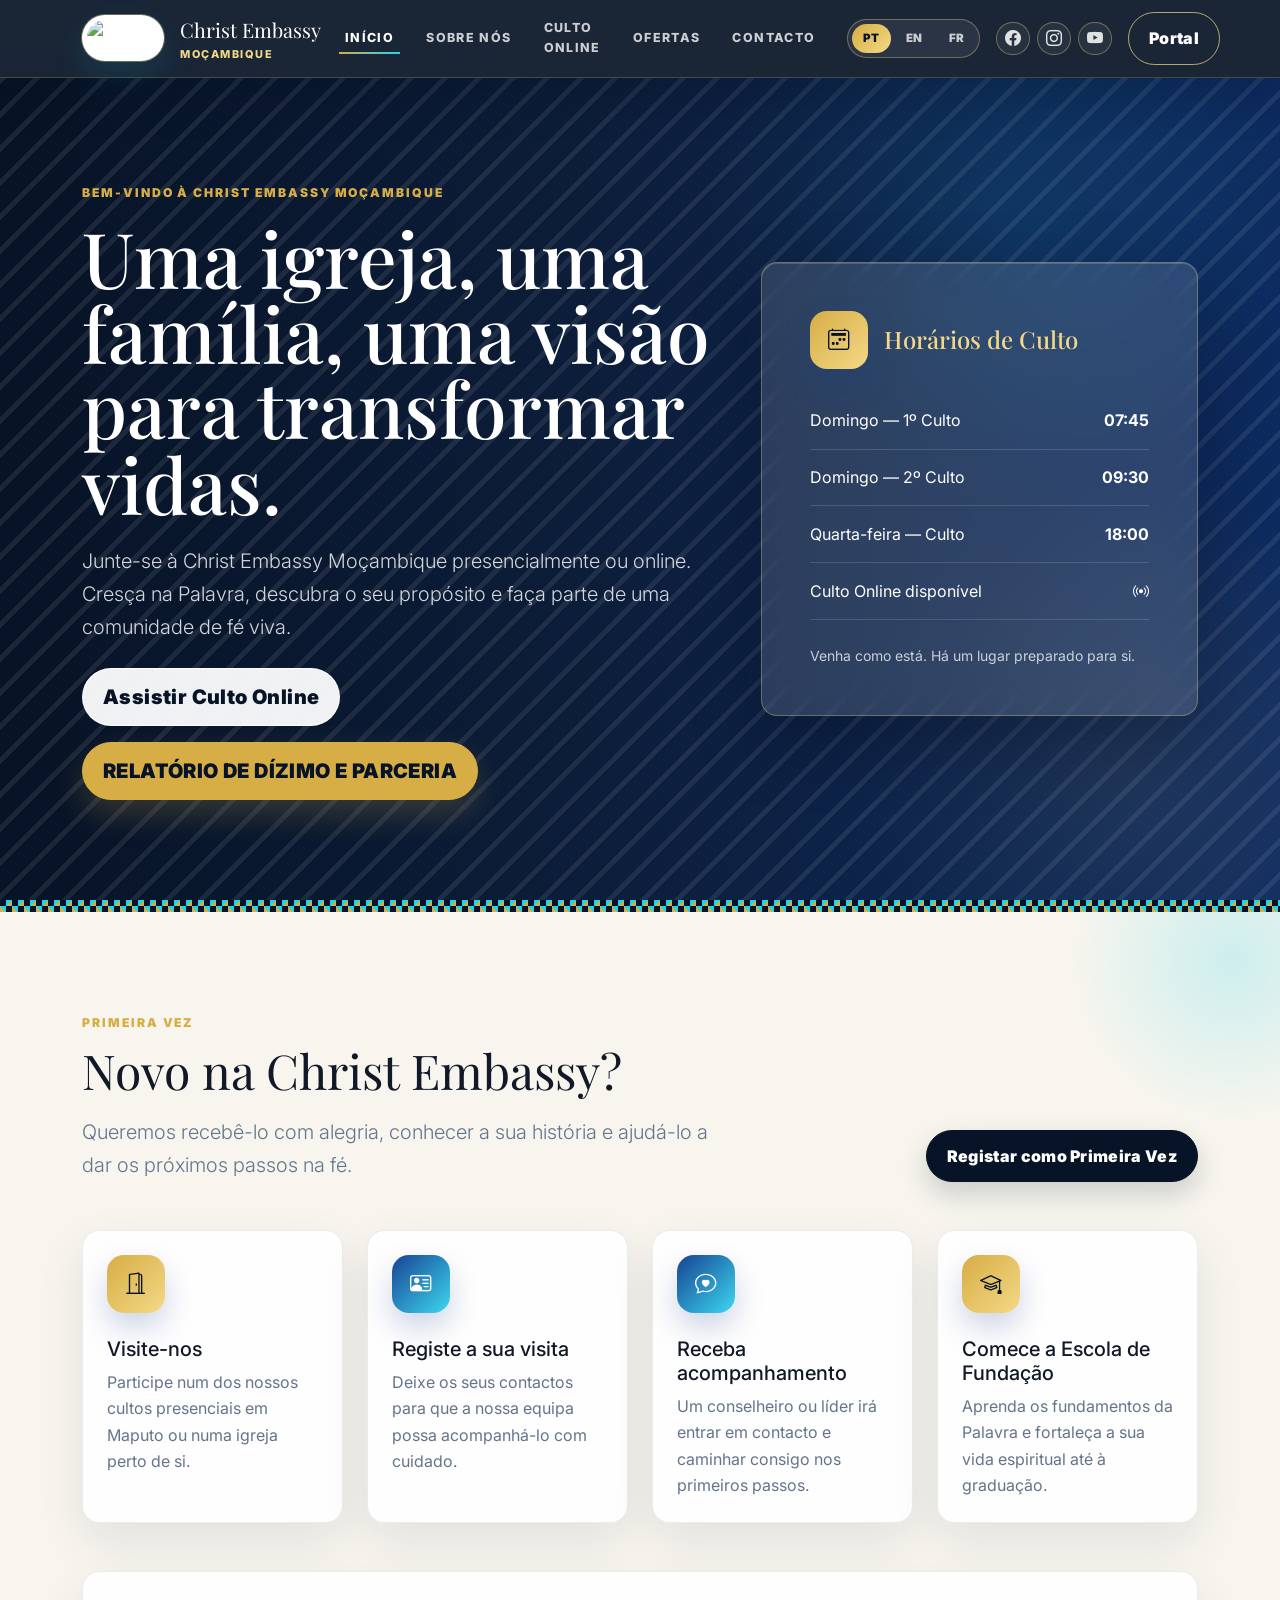
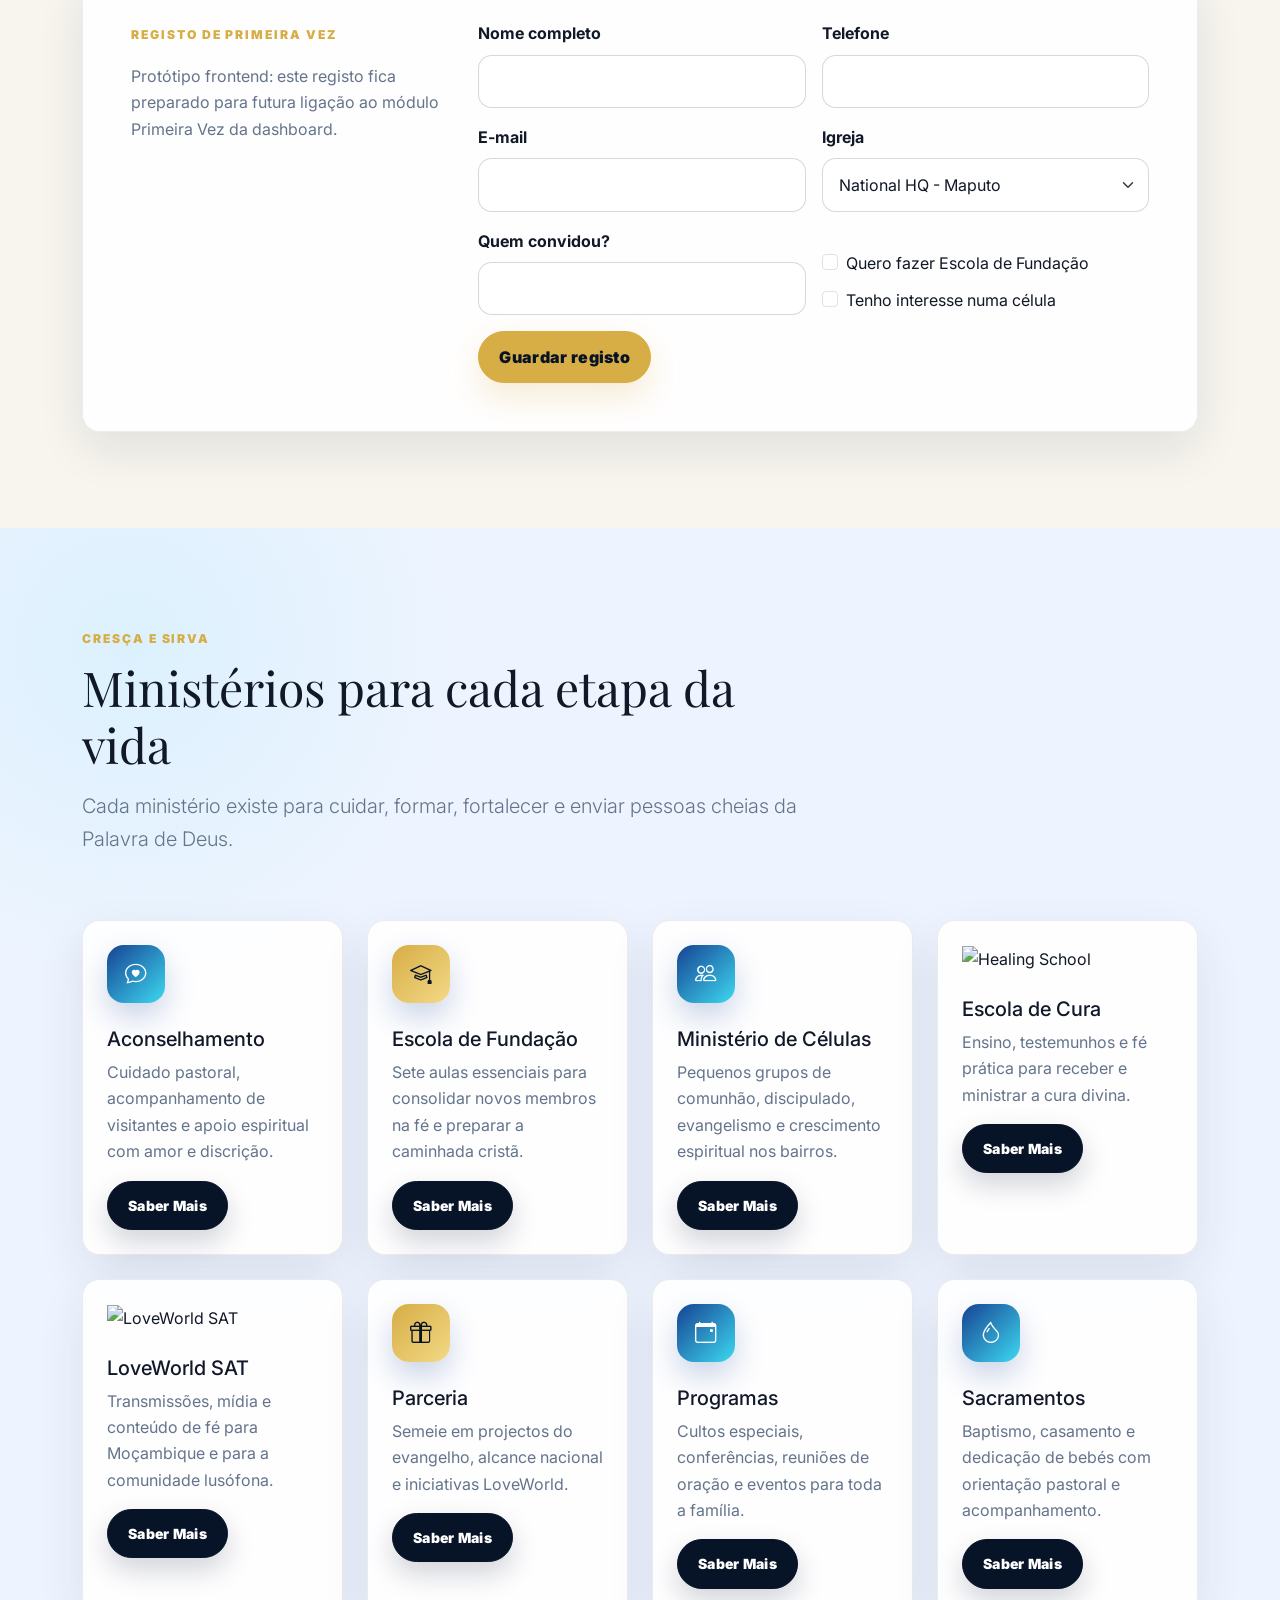
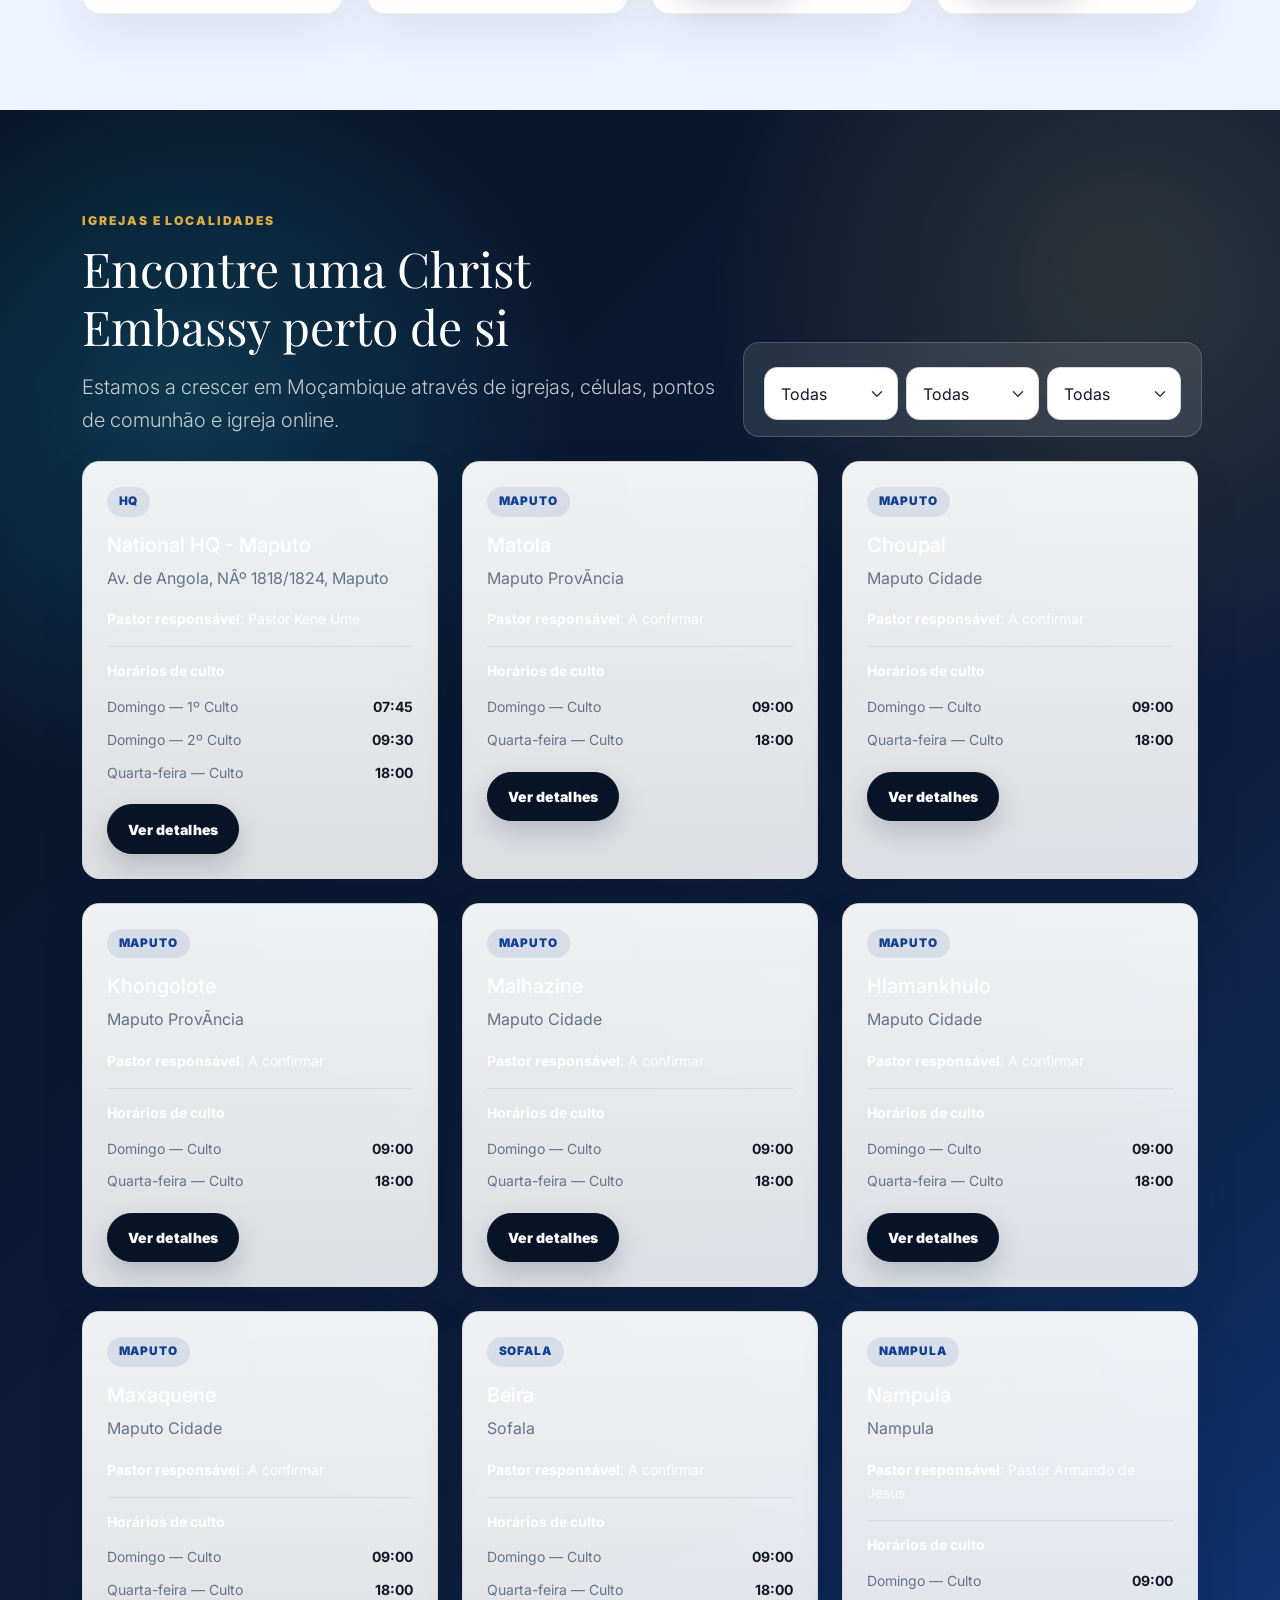
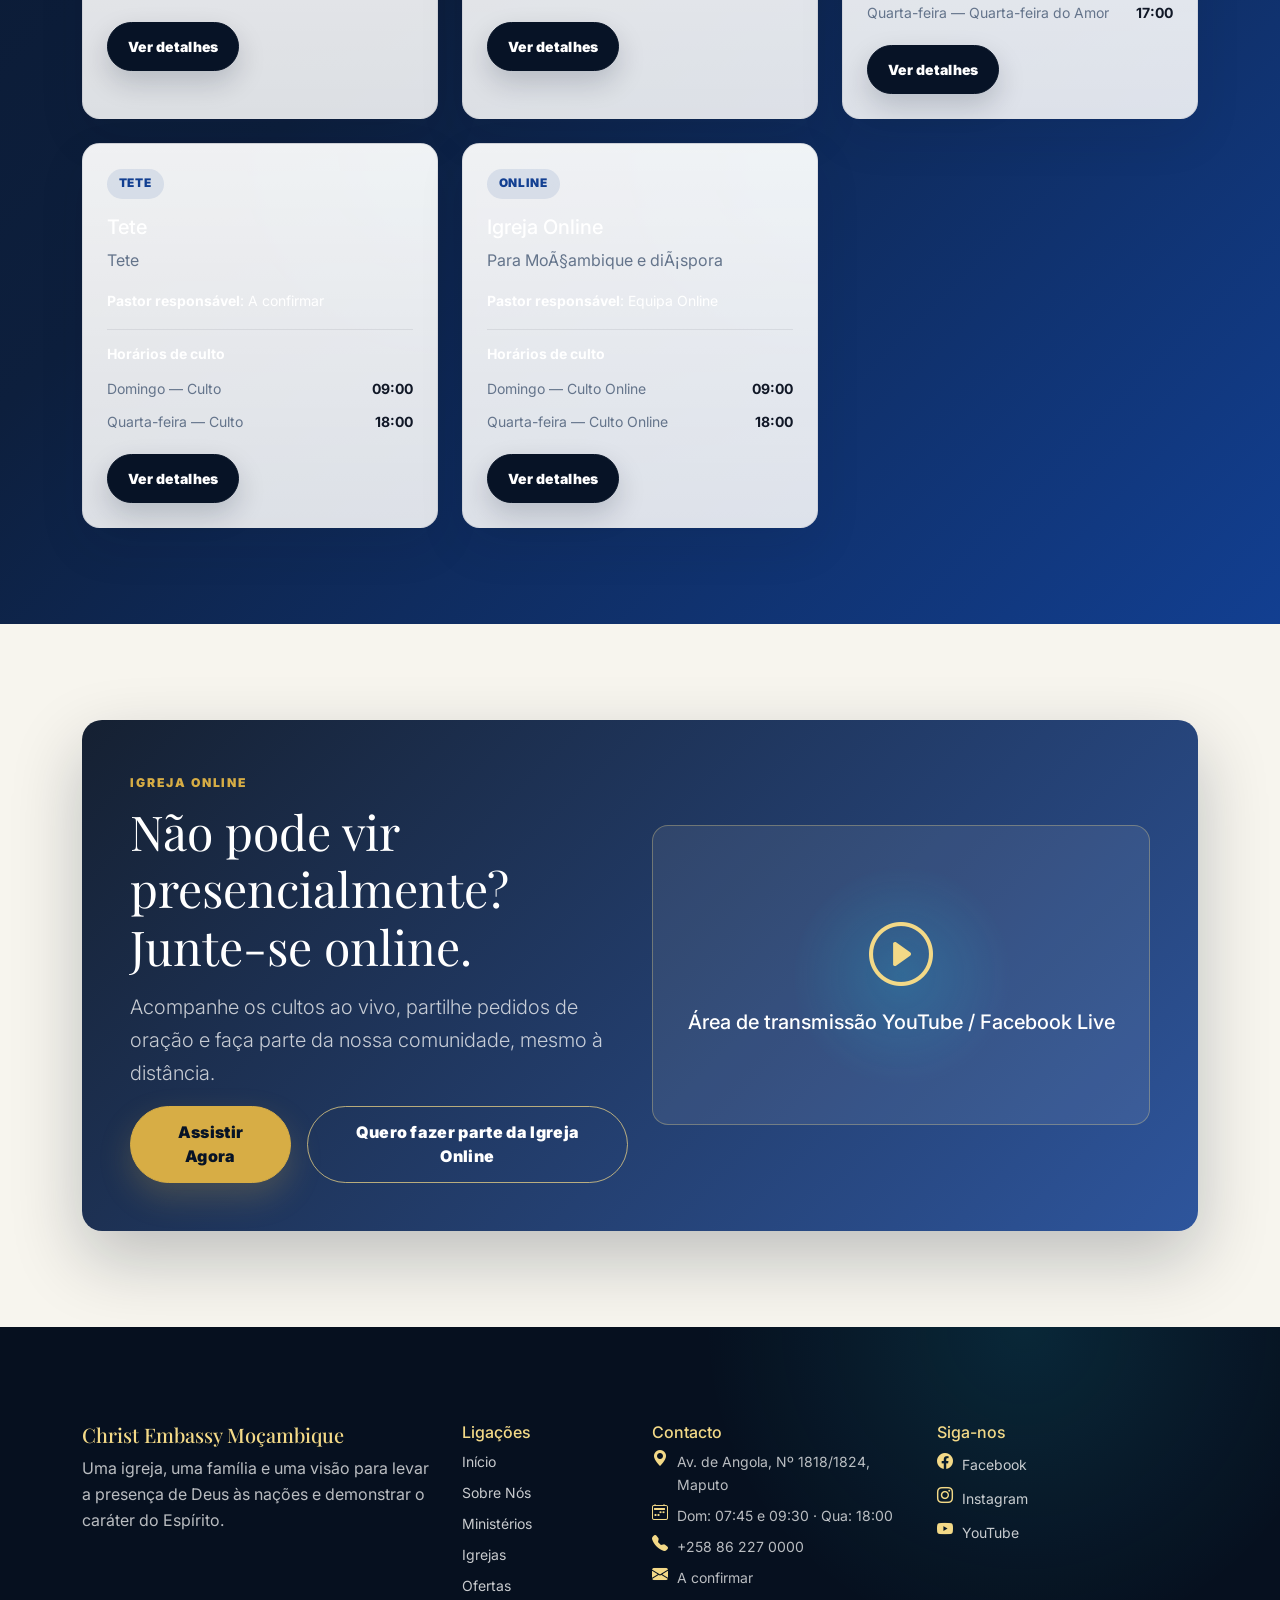
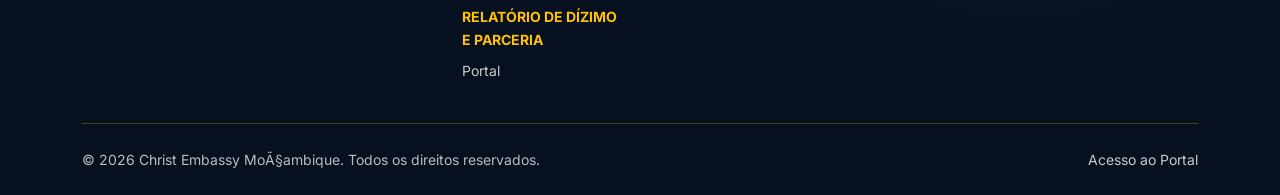
==== commit ae022295: "feat(giving): add dedicated Relatorio de Dizimo e Parceria page with WhatsApp sharing and portal fin" ====
--- a/index.html
+++ b/index.html
@@ -54,7 +54,7 @@
             <p class="lead mb-4" data-i18n="hero.lead">Junte-se Ã  Christ Embassy MoÃ§ambique presencialmente ou online. CresÃ§a na Palavra, descubra o seu propÃ³sito e faÃ§a parte de uma comunidade de fÃ© viva.</p>
             <div class="d-flex flex-column flex-sm-row flex-wrap gap-3">
               <a class="btn btn-ce-light btn-lg" href="culto.html" data-i18n="hero.cta.watch">Assistir Culto Online</a>
-              <button type="button" class="btn btn-ce-gold btn-lg" data-open-giving-modal data-i18n="of.confirm.btn">Confirmar Oferta / DÃ­zimo / Parceria</button>
+              <a class="btn btn-ce-gold btn-lg" href="relatorio-dizimo-parceria.html" data-i18n="of.confirm.btn">RELATÓRIO DE DÍZIMO E PARCERIA</a>
             </div>
           </div>
           <div class="col-xl-5">
@@ -197,7 +197,7 @@
     <div class="container">
       <div class="row g-4 pb-4">
         <div class="col-lg-4"><h2 class="h5" data-i18n="foot.about">Christ Embassy MoÃ§ambique</h2><p class="mb-0" data-i18n="foot.aboutText">Uma igreja, uma famÃ­lia e uma visÃ£o para levar a presenÃ§a de Deus Ã s naÃ§Ãµes e demonstrar o carÃ¡ter do EspÃ­rito.</p></div>
-        <div class="col-6 col-lg-2"><h3 class="h6" data-i18n="foot.links">LigaÃ§Ãµes</h3><ul class="list-unstyled small d-grid gap-2"><li><a href="index.html" data-i18n="nav.home">InÃ­cio</a></li><li><a href="sobre.html" data-i18n="nav.about">Sobre NÃ³s</a></li><li><a href="ministerios.html" data-i18n="nav.ministries">MinistÃ©rios</a></li><li><a href="igrejas.html" data-i18n="nav.churches">Igrejas</a></li><li><a href="ofertas.html" data-i18n="nav.give">Ofertas</a></li><li><button type="button" class="btn btn-link p-0 text-start giving-footer-link" data-open-giving-modal data-i18n="of.confirm.btn">Confirmar Oferta / DÃ­zimo / Parceria</button></li><li><a href="https://salesio.github.io/ce-operations-portal/" target="_blank" rel="noopener" data-i18n="nav.portal">Portal</a></li></ul></div>
+        <div class="col-6 col-lg-2"><h3 class="h6" data-i18n="foot.links">LigaÃ§Ãµes</h3><ul class="list-unstyled small d-grid gap-2"><li><a href="index.html" data-i18n="nav.home">InÃ­cio</a></li><li><a href="sobre.html" data-i18n="nav.about">Sobre NÃ³s</a></li><li><a href="ministerios.html" data-i18n="nav.ministries">MinistÃ©rios</a></li><li><a href="igrejas.html" data-i18n="nav.churches">Igrejas</a></li><li><a href="ofertas.html" data-i18n="nav.give">Ofertas</a></li><li><a href="relatorio-dizimo-parceria.html" class="giving-footer-link fw-bold text-warning" data-i18n="of.confirm.btn">RELATÓRIO DE DÍZIMO E PARCERIA</a></li><li><a href="https://salesio.github.io/ce-operations-portal/" target="_blank" rel="noopener" data-i18n="nav.portal">Portal</a></li></ul></div>
         <div class="col-6 col-lg-3"><h3 class="h6" data-i18n="foot.contact">Contacto</h3><ul class="list-unstyled small d-grid gap-2"><li class="icon-line"><i class="bi bi-geo-alt-fill"></i><span data-i18n="foot.addr">Av. de Angola, NÂº 1818/1824, Maputo</span></li><li class="icon-line"><i class="bi bi-calendar2-week"></i><span data-i18n="foot.services">Dom: 07:45 e 09:30 Â· Qua: 18:00</span></li><li class="icon-line"><i class="bi bi-telephone-fill"></i><span>+258 86 227 0000</span></li><li class="icon-line"><i class="bi bi-envelope-fill"></i><span data-i18n="foot.email.note">A confirmar</span></li></ul></div>
         <div class="col-lg-3"><h3 class="h6" data-i18n="foot.follow">Siga-nos</h3><ul class="list-unstyled small d-grid gap-2"><li><a class="icon-line" href="https://www.facebook.com/christembassymozambique" target="_blank" rel="noopener"><i class="bi bi-facebook"></i><span>Facebook</span></a></li><li><a class="icon-line" href="https://www.instagram.com/embaixada_de_cristo_mocambique/" target="_blank" rel="noopener"><i class="bi bi-instagram"></i><span>Instagram</span></a></li><li><a class="icon-line" href="https://www.youtube.com/@embaixadadecristomocambiqu6895" target="_blank" rel="noopener"><i class="bi bi-youtube"></i><span>YouTube</span></a></li></ul></div>
       </div>
--- a/css/giving-modal.css
+++ b/css/giving-modal.css
@@ -0,0 +1,462 @@
+/* Public giving confirmation modal — navy, gold, cyan */
+.giving-modal-backdrop {
+  position: fixed;
+  inset: 0;
+  z-index: 1080;
+  background: rgba(7, 19, 38, 0.72);
+  backdrop-filter: blur(4px);
+  opacity: 0;
+  transition: opacity 0.28s ease;
+}
+
+.giving-modal-backdrop.is-open {
+  opacity: 1;
+}
+
+.giving-modal {
+  position: fixed;
+  z-index: 1090;
+  inset: auto;
+  left: 50%;
+  top: 50%;
+  transform: translate(-50%, -48%) scale(0.96);
+  width: min(920px, calc(100vw - 1.5rem));
+  max-height: min(92vh, 900px);
+  display: flex;
+  flex-direction: column;
+  background:
+    radial-gradient(circle at 0% 0%, rgba(34, 211, 238, 0.08), transparent 28%),
+    linear-gradient(160deg, #071326 0%, #0d1f3d 58%, #0a1830 100%);
+  border: 1px solid rgba(215, 173, 69, 0.28);
+  border-radius: 1.25rem;
+  box-shadow: 0 28px 80px rgba(0, 0, 0, 0.45);
+  color: #f4f8ff;
+  opacity: 0;
+  pointer-events: none;
+  transition: opacity 0.28s ease, transform 0.28s ease;
+}
+
+.giving-modal.is-open {
+  opacity: 1;
+  pointer-events: auto;
+  transform: translate(-50%, -50%) scale(1);
+}
+
+.giving-modal-head {
+  display: flex;
+  align-items: flex-start;
+  justify-content: space-between;
+  gap: 1rem;
+  padding: 1.25rem 1.5rem 0.75rem;
+  border-bottom: 1px solid rgba(255, 255, 255, 0.08);
+}
+
+.giving-modal-head h2 {
+  margin: 0.35rem 0 0;
+  font-family: "Playfair Display", Georgia, serif;
+  font-size: clamp(1.35rem, 2.4vw, 1.85rem);
+  color: #fff;
+}
+
+.giving-modal-close {
+  flex-shrink: 0;
+  width: 2.5rem;
+  height: 2.5rem;
+  border: 1px solid rgba(255, 255, 255, 0.16);
+  border-radius: 999px;
+  background: rgba(255, 255, 255, 0.06);
+  color: #fff;
+  display: inline-flex;
+  align-items: center;
+  justify-content: center;
+  transition: background 0.2s ease, border-color 0.2s ease;
+}
+
+.giving-modal-close:hover {
+  background: rgba(34, 211, 238, 0.14);
+  border-color: rgba(34, 211, 238, 0.45);
+}
+
+.giving-modal-body {
+  flex: 1;
+  overflow-y: auto;
+  padding: 1rem 1.5rem 1.25rem;
+  scrollbar-color: rgba(215, 173, 69, 0.45) transparent;
+}
+
+.giving-modal-foot {
+  display: flex;
+  gap: 0.75rem;
+  justify-content: flex-end;
+  padding: 0.9rem 1.5rem 1.15rem;
+  border-top: 1px solid rgba(255, 255, 255, 0.08);
+  background: rgba(7, 19, 38, 0.55);
+}
+
+.giving-section {
+  margin-bottom: 1.35rem;
+}
+
+.giving-section-title {
+  display: flex;
+  align-items: center;
+  gap: 0.55rem;
+  margin: 0 0 0.85rem;
+  font-size: 0.92rem;
+  font-weight: 800;
+  letter-spacing: 0.06em;
+  text-transform: uppercase;
+  color: var(--ce-gold, #d7ad45);
+}
+
+.giving-section-title i {
+  color: var(--ce-cyan, #22d3ee);
+}
+
+.giving-modal .form-label,
+.giving-page-card .form-label {
+  color: rgba(244, 248, 255, 0.88);
+  font-size: 0.82rem;
+  font-weight: 700;
+  margin-bottom: 0.35rem;
+}
+
+.giving-modal .form-control,
+.giving-modal .form-select,
+.giving-page-card .form-control,
+.giving-page-card .form-select {
+  background: rgba(255, 255, 255, 0.06);
+  border: 1px solid rgba(255, 255, 255, 0.14);
+  color: #fff;
+  border-radius: 0.7rem;
+  min-height: 2.65rem;
+}
+
+.giving-modal .form-control:focus,
+.giving-modal .form-select:focus,
+.giving-page-card .form-control:focus,
+.giving-page-card .form-select:focus {
+  background: rgba(255, 255, 255, 0.09);
+  border-color: rgba(34, 211, 238, 0.55);
+  box-shadow: 0 0 0 0.2rem rgba(34, 211, 238, 0.16);
+  color: #fff;
+}
+
+.giving-modal .form-control::placeholder,
+.giving-page-card .form-control::placeholder {
+  color: rgba(244, 248, 255, 0.42);
+}
+
+.giving-modal .form-select option,
+.giving-page-card .form-select option {
+  color: #071326;
+}
+
+.giving-category-grid {
+  display: grid;
+  gap: 0.55rem;
+}
+
+.giving-category-row {
+  display: grid;
+  grid-template-columns: minmax(0, 1fr) 9.5rem;
+  gap: 0.65rem;
+  align-items: center;
+  padding: 0.55rem 0.7rem;
+  border-radius: 0.75rem;
+  background: rgba(255, 255, 255, 0.04);
+  border: 1px solid rgba(255, 255, 255, 0.07);
+}
+
+.giving-category-row label {
+  margin: 0;
+  font-size: 0.86rem;
+  font-weight: 600;
+  color: rgba(244, 248, 255, 0.92);
+}
+
+.giving-category-row input {
+  text-align: right;
+}
+
+.giving-total-bar {
+  display: flex;
+  align-items: center;
+  justify-content: space-between;
+  margin-top: 0.85rem;
+  padding: 0.8rem 1rem;
+  border-radius: 0.85rem;
+  background: rgba(215, 173, 69, 0.12);
+  border: 1px solid rgba(215, 173, 69, 0.28);
+}
+
+.giving-total-bar span {
+  font-size: 0.82rem;
+  font-weight: 800;
+  letter-spacing: 0.05em;
+  text-transform: uppercase;
+  color: var(--ce-gold, #d7ad45);
+}
+
+.giving-total-bar strong {
+  font-size: 1.15rem;
+  color: #fff;
+}
+
+.giving-outros-wrap {
+  margin-top: 0.75rem;
+}
+
+.giving-outros-wrap.d-none {
+  display: none !important;
+}
+
+.giving-file-hint {
+  margin-top: 0.35rem;
+  font-size: 0.74rem;
+  color: rgba(244, 248, 255, 0.55);
+}
+
+.giving-honeypot {
+  position: absolute;
+  left: -9999px;
+  width: 1px;
+  height: 1px;
+  overflow: hidden;
+  opacity: 0;
+  pointer-events: none;
+}
+
+.giving-form-error {
+  margin: 0 0 0.75rem;
+  padding: 0.65rem 0.85rem;
+  border-radius: 0.7rem;
+  background: rgba(220, 53, 69, 0.16);
+  border: 1px solid rgba(220, 53, 69, 0.35);
+  color: #ffb4bc;
+  font-size: 0.84rem;
+}
+
+.giving-form-success {
+  margin: 0 0 0.75rem;
+  padding: 0.65rem 0.85rem;
+  border-radius: 0.7rem;
+  background: rgba(34, 211, 238, 0.12);
+  border: 1px solid rgba(34, 211, 238, 0.35);
+  color: #b8f4ff;
+  font-size: 0.84rem;
+}
+
+.giving-modal-foot .btn-outline-giving {
+  --bs-btn-color: #fff;
+  --bs-btn-border-color: rgba(255, 255, 255, 0.28);
+  --bs-btn-hover-bg: rgba(255, 255, 255, 0.08);
+  --bs-btn-hover-border-color: rgba(255, 255, 255, 0.42);
+  --bs-btn-hover-color: #fff;
+}
+
+@media (max-width: 767.98px) {
+  .giving-modal {
+    inset: 0;
+    left: 0;
+    top: 0;
+    width: 100%;
+    max-height: 100%;
+    height: 100%;
+    border-radius: 0;
+    transform: translateY(100%);
+  }
+
+  .giving-modal.is-open {
+    transform: translateY(0);
+  }
+
+  .giving-category-row {
+    grid-template-columns: 1fr;
+    gap: 0.35rem;
+  }
+
+  .giving-category-row input {
+    text-align: left;
+  }
+
+  .giving-modal-foot {
+    position: sticky;
+    bottom: 0;
+    z-index: 2;
+    padding-bottom: calc(1rem + env(safe-area-inset-bottom, 0px));
+  }
+
+  .giving-modal-foot .btn {
+    flex: 1;
+    min-height: 2.85rem;
+  }
+}
+
+/* Standalone Giving Page & Receipt styles */
+.giving-page-wrapper {
+  max-width: 880px;
+  margin: 0 auto;
+}
+
+.giving-page-card {
+  background:
+    radial-gradient(circle at 0% 0%, rgba(34, 211, 238, 0.08), transparent 28%),
+    linear-gradient(160deg, #071326 0%, #0d1f3d 58%, #0a1830 100%);
+  border: 1px solid rgba(215, 173, 69, 0.28);
+  border-radius: 1.25rem;
+  box-shadow: 0 28px 80px rgba(0, 0, 0, 0.45);
+  color: #f4f8ff;
+  padding: 2rem 2.25rem;
+}
+
+@media (max-width: 767.98px) {
+  .giving-page-card {
+    padding: 1.25rem 1rem;
+    border-radius: 1rem;
+  }
+}
+
+.giving-share-card {
+  background: rgba(34, 211, 238, 0.06);
+  border: 1px solid rgba(34, 211, 238, 0.24);
+  border-radius: 1rem;
+  padding: 1.2rem 1.4rem;
+  margin-bottom: 2rem;
+  display: flex;
+  flex-wrap: wrap;
+  align-items: center;
+  justify-content: space-between;
+  gap: 1rem;
+}
+
+.giving-share-card-info {
+  flex: 1;
+  min-width: 260px;
+}
+
+.giving-share-card-info h3 {
+  font-size: 1rem;
+  font-weight: 700;
+  color: #fff;
+  margin-bottom: 0.25rem;
+  display: flex;
+  align-items: center;
+  gap: 0.5rem;
+}
+
+.giving-share-card-info h3 i {
+  color: #25d366;
+  font-size: 1.2rem;
+}
+
+.giving-share-card-info p {
+  font-size: 0.84rem;
+  color: rgba(244, 248, 255, 0.75);
+  margin-bottom: 0;
+}
+
+.giving-share-actions {
+  display: flex;
+  gap: 0.5rem;
+  flex-wrap: wrap;
+}
+
+.btn-whatsapp {
+  background-color: #25d366;
+  color: #0b1426;
+  font-weight: 700;
+  border: none;
+  display: inline-flex;
+  align-items: center;
+  gap: 0.45rem;
+  transition: transform 0.15s ease, background-color 0.15s ease;
+}
+
+.btn-whatsapp:hover {
+  background-color: #20ba5a;
+  color: #000;
+  transform: translateY(-1px);
+}
+
+.giving-receipt-card {
+  text-align: center;
+  padding: 2.5rem 1.5rem;
+}
+
+.giving-receipt-icon {
+  width: 72px;
+  height: 72px;
+  border-radius: 50%;
+  background: rgba(37, 211, 102, 0.15);
+  border: 2px solid #25d366;
+  color: #25d366;
+  display: inline-flex;
+  align-items: center;
+  justify-content: center;
+  font-size: 2.2rem;
+  margin-bottom: 1.25rem;
+}
+
+.giving-receipt-ref-badge {
+  display: inline-block;
+  background: rgba(215, 173, 69, 0.15);
+  border: 1px solid rgba(215, 173, 69, 0.4);
+  color: var(--ce-gold, #d7ad45);
+  font-family: monospace;
+  font-size: 0.95rem;
+  font-weight: 700;
+  padding: 0.35rem 0.85rem;
+  border-radius: 0.5rem;
+  margin: 0.75rem 0 1.5rem;
+}
+
+.giving-receipt-table {
+  width: 100%;
+  max-width: 540px;
+  margin: 0 auto 1.75rem;
+  text-align: left;
+  border-collapse: separate;
+  border-spacing: 0;
+  border: 1px solid rgba(255, 255, 255, 0.12);
+  border-radius: 0.75rem;
+  overflow: hidden;
+}
+
+.giving-receipt-table tr {
+  border-bottom: 1px solid rgba(255, 255, 255, 0.08);
+}
+
+.giving-receipt-table tr:last-child {
+  border-bottom: none;
+}
+
+.giving-receipt-table td {
+  padding: 0.7rem 1rem;
+  font-size: 0.88rem;
+  color: rgba(244, 248, 255, 0.9);
+}
+
+.giving-receipt-table td:first-child {
+  font-weight: 600;
+  color: rgba(244, 248, 255, 0.65);
+  width: 40%;
+}
+
+.giving-receipt-table tr.total-row {
+  background: rgba(215, 173, 69, 0.12);
+}
+
+.giving-receipt-table tr.total-row td {
+  font-weight: 800;
+  color: #fff;
+  font-size: 1rem;
+}
+
+.giving-receipt-actions {
+  display: flex;
+  flex-wrap: wrap;
+  gap: 0.75rem;
+  justify-content: center;
+  margin-top: 1rem;
+}
